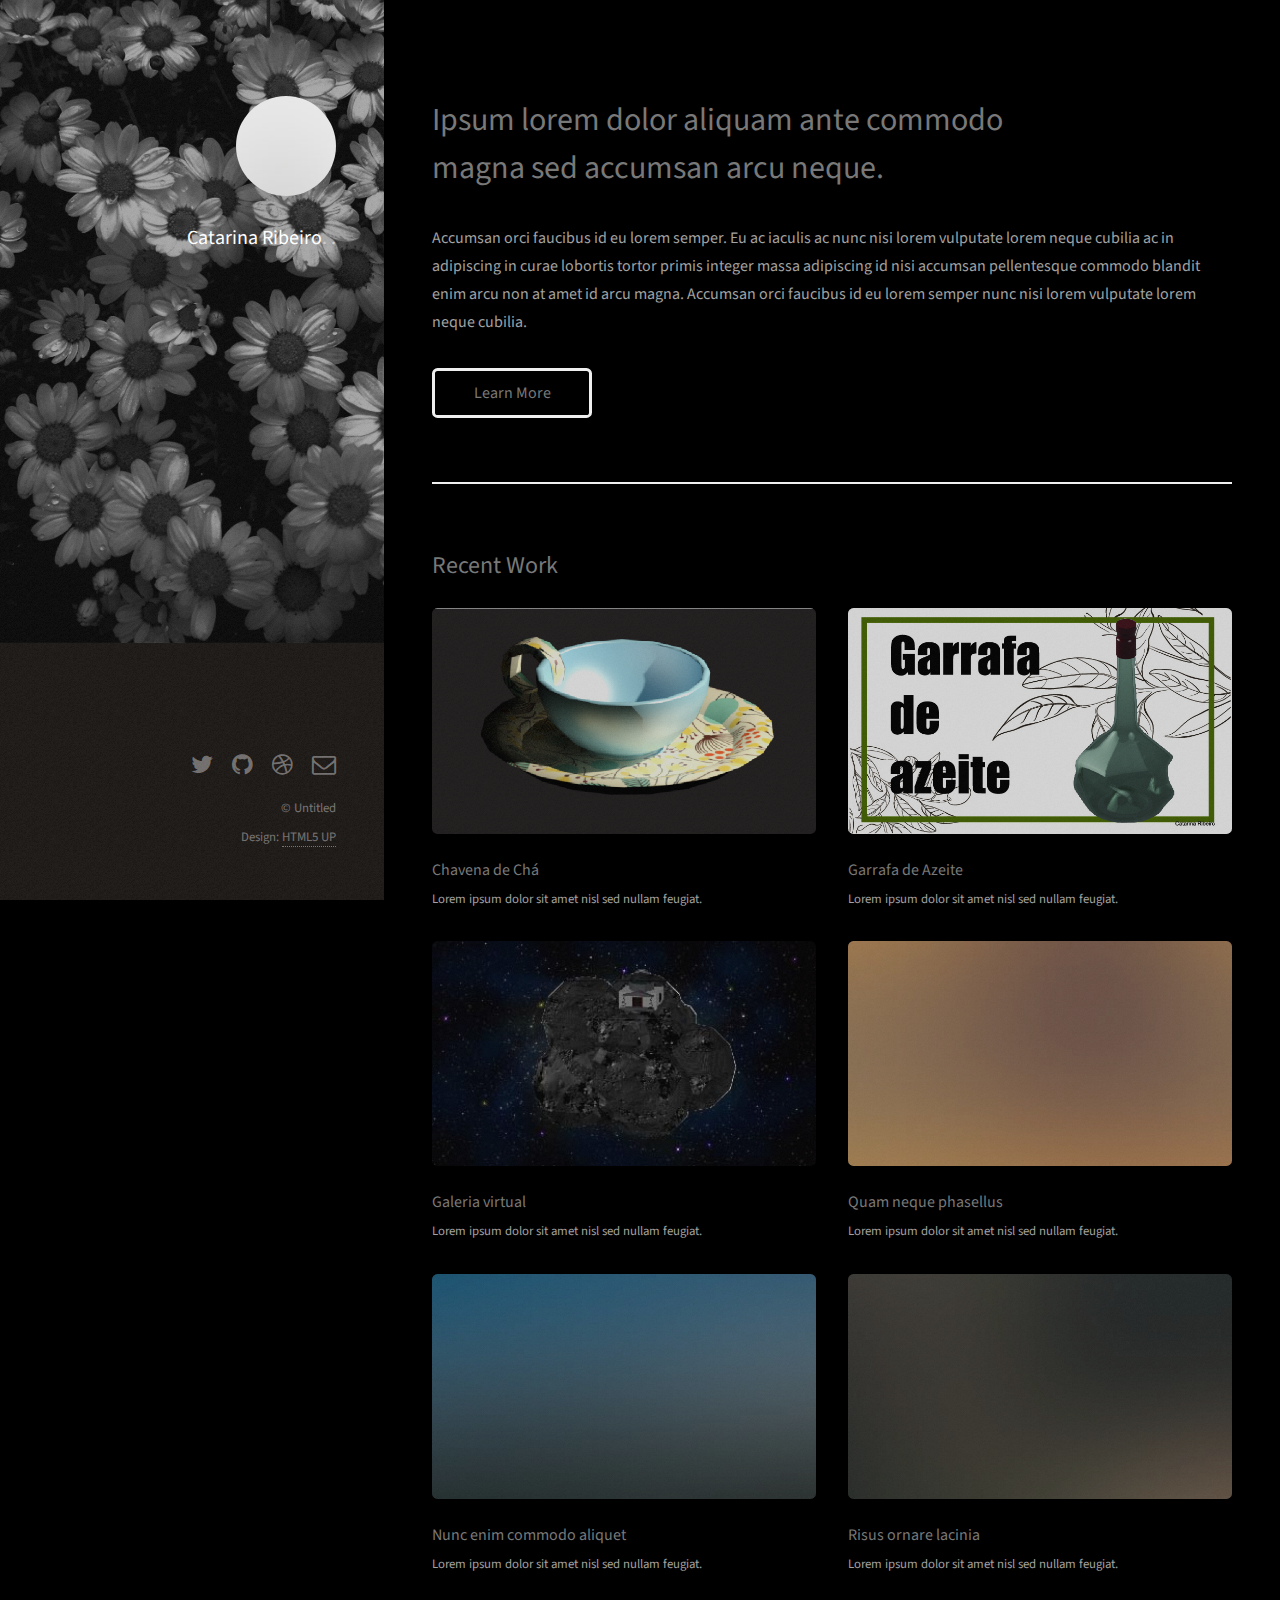
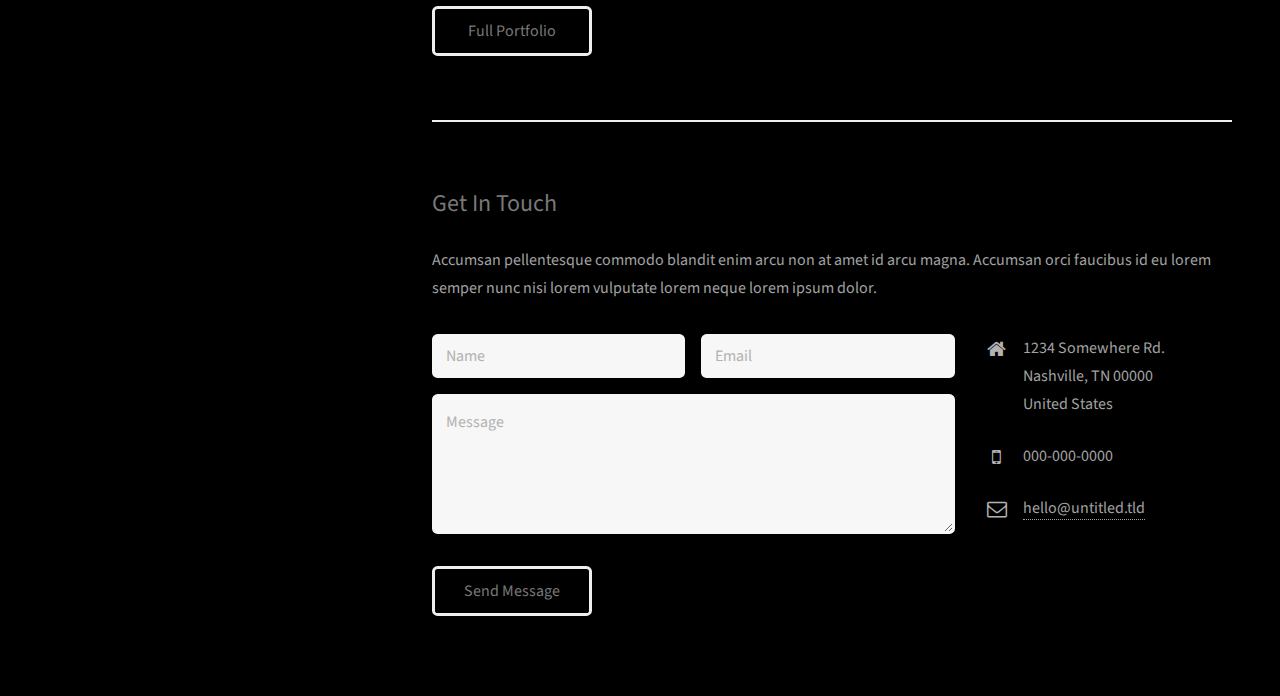
==== index.html @ 63302686 "002" ====
<!DOCTYPE HTML>
<!--
	Strata by HTML5 UP
	html5up.net | @ajlkn
	Free for personal and commercial use under the CCA 3.0 license (html5up.net/license)
-->
<html>
	<head>
		<title>Catarina Ribeiro Portefolio</title>
		<meta charset="utf-8" />
		<meta name="viewport" content="width=device-width, initial-scale=1, user-scalable=no" />
		<link rel="stylesheet" href="assets/css/main.css" />
	</head>
	<body class="is-preload">

		<!-- Header -->
			<header id="header">
				<div class="inner">
					<a href="#" class="image avatar"><img src="images/avatar.jpg" alt="" /></a>
					<h1><strong>Catarina Ribeiro</strong>. <br />. 
					<br />
					<!-- <a href="http://html5up.net">HTML5 UP</a>.</h1>-->
				</div>
			</header>

		<!-- Main -->
			<div id="main">

				<!-- One -->
					<section id="one">
						<header class="major">
							<h2>Ipsum lorem dolor aliquam ante commodo<br />
							magna sed accumsan arcu neque.</h2>
						</header>
						<p>Accumsan orci faucibus id eu lorem semper. Eu ac iaculis ac nunc nisi lorem vulputate lorem neque cubilia ac in adipiscing in curae lobortis tortor primis integer massa adipiscing id nisi accumsan pellentesque commodo blandit enim arcu non at amet id arcu magna. Accumsan orci faucibus id eu lorem semper nunc nisi lorem vulputate lorem neque cubilia.</p>
						<ul class="actions">
							<li><a href="#" class="button">Learn More</a></li>
						</ul>
					</section>

				<!-- Two -->
					<section id="two">
						<h2>Recent Work</h2>
						<div class="row">
							<article class="col-6 col-12-xsmall work-item">
								<a href="images/fulls/01-02-02.jpg" class="image fit thumb"><img src="images/thumbs/0231-02.jpg" alt="" /></a>
								<h3>Chavena de Chá </h3>
								<p>Lorem ipsum dolor sit amet nisl sed nullam feugiat.</p>
							</article>
							<article class="col-6 col-12-xsmall work-item">
								<a href="images/fulls/02-01-01.jpg" class="image fit thumb"><img src="images/thumbs/02-02-03-01.jpg" alt="" /></a>
								<h3>Garrafa de Azeite</h3>
								<p>Lorem ipsum dolor sit amet nisl sed nullam feugiat.</p>
							</article>
							<article class="col-6 col-12-xsmall work-item">
								<a href="images/fulls/03.jpg" class="image fit thumb"><img src="images/thumbs/03-03-02.jpg" alt="" /></a>
								<h3>Galeria virtual</h3>
								<p>Lorem ipsum dolor sit amet nisl sed nullam feugiat.</p>
							</article>
							<article class="col-6 col-12-xsmall work-item">
								<a href="images/fulls/04.jpg" class="image fit thumb"><img src="images/thumbs/04.jpg" alt="" /></a>
								<h3>Quam neque phasellus</h3>
								<p>Lorem ipsum dolor sit amet nisl sed nullam feugiat.</p>
							</article>
							<article class="col-6 col-12-xsmall work-item">
								<a href="images/fulls/05.jpg" class="image fit thumb"><img src="images/thumbs/05.jpg" alt="" /></a>
								<h3>Nunc enim commodo aliquet</h3>
								<p>Lorem ipsum dolor sit amet nisl sed nullam feugiat.</p>
							</article>
							<article class="col-6 col-12-xsmall work-item">
								<a href="images/fulls/06.jpg" class="image fit thumb"><img src="images/thumbs/06.jpg" alt="" /></a>
								<h3>Risus ornare lacinia</h3>
								<p>Lorem ipsum dolor sit amet nisl sed nullam feugiat.</p>
							</article>
						</div>
						<ul class="actions">
							<li><a href="#" class="button">Full Portfolio</a></li>
						</ul>
					</section>

				<!-- Three -->
					<section id="three">
						<h2>Get In Touch</h2>
						<p>Accumsan pellentesque commodo blandit enim arcu non at amet id arcu magna. Accumsan orci faucibus id eu lorem semper nunc nisi lorem vulputate lorem neque lorem ipsum dolor.</p>
						<div class="row">
							<div class="col-8 col-12-small">
								<form method="post" action="#">
									<div class="row gtr-uniform gtr-50">
										<div class="col-6 col-12-xsmall"><input type="text" name="name" id="name" placeholder="Name" /></div>
										<div class="col-6 col-12-xsmall"><input type="email" name="email" id="email" placeholder="Email" /></div>
										<div class="col-12"><textarea name="message" id="message" placeholder="Message" rows="4"></textarea></div>
									</div>
								</form>
								<ul class="actions">
									<li><input type="submit" value="Send Message" /></li>
								</ul>
							</div>
							<div class="col-4 col-12-small">
								<ul class="labeled-icons">
									<li>
										<h3 class="icon fa-home"><span class="label">Address</span></h3>
										1234 Somewhere Rd.<br />
										Nashville, TN 00000<br />
										United States
									</li>
									<li>
										<h3 class="icon fa-mobile"><span class="label">Phone</span></h3>
										000-000-0000
									</li>
									<li>
										<h3 class="icon fa-envelope-o"><span class="label">Email</span></h3>
										<a href="#">hello@untitled.tld</a>
									</li>
								</ul>
							</div>
						</div>
					</section>

				<!-- Four -->
				<!--
					<section id="four">
						<h2>Elements</h2>

						<section>
							<h4>Text</h4>
							<p>This is <b>bold</b> and this is <strong>strong</strong>. This is <i>italic</i> and this is <em>emphasized</em>.
							This is <sup>superscript</sup> text and this is <sub>subscript</sub> text.
							This is <u>underlined</u> and this is code: <code>for (;;) { ... }</code>. Finally, <a href="#">this is a link</a>.</p>
							<hr />
							<header>
								<h4>Heading with a Subtitle</h4>
								<p>Lorem ipsum dolor sit amet nullam id egestas urna aliquam</p>
							</header>
							<p>Nunc lacinia ante nunc ac lobortis. Interdum adipiscing gravida odio porttitor sem non mi integer non faucibus ornare mi ut ante amet placerat aliquet. Volutpat eu sed ante lacinia sapien lorem accumsan varius montes viverra nibh in adipiscing blandit tempus accumsan.</p>
							<header>
								<h5>Heading with a Subtitle</h5>
								<p>Lorem ipsum dolor sit amet nullam id egestas urna aliquam</p>
							</header>
							<p>Nunc lacinia ante nunc ac lobortis. Interdum adipiscing gravida odio porttitor sem non mi integer non faucibus ornare mi ut ante amet placerat aliquet. Volutpat eu sed ante lacinia sapien lorem accumsan varius montes viverra nibh in adipiscing blandit tempus accumsan.</p>
							<hr />
							<h2>Heading Level 2</h2>
							<h3>Heading Level 3</h3>
							<h4>Heading Level 4</h4>
							<h5>Heading Level 5</h5>
							<h6>Heading Level 6</h6>
							<hr />
							<h5>Blockquote</h5>
							<blockquote>Fringilla nisl. Donec accumsan interdum nisi, quis tincidunt felis sagittis eget tempus euismod. Vestibulum ante ipsum primis in faucibus vestibulum. Blandit adipiscing eu felis iaculis volutpat ac adipiscing accumsan faucibus. Vestibulum ante ipsum primis in faucibus lorem ipsum dolor sit amet nullam adipiscing eu felis.</blockquote>
							<h5>Preformatted</h5>
							<pre><code>i = 0;

while (!deck.isInOrder()) {
print 'Iteration ' + i;
deck.shuffle();
i++;
}

print 'It took ' + i + ' iterations to sort the deck.';</code></pre>
						</section>

						<section>
							<h4>Lists</h4>
							<div class="row">
								<div class="col-6 col-12-xsmall">
									<h5>Unordered</h5>
									<ul>
										<li>Dolor pulvinar etiam magna etiam.</li>
										<li>Sagittis adipiscing lorem eleifend.</li>
										<li>Felis enim feugiat dolore viverra.</li>
									</ul>
									<h5>Alternate</h5>
									<ul class="alt">
										<li>Dolor pulvinar etiam magna etiam.</li>
										<li>Sagittis adipiscing lorem eleifend.</li>
										<li>Felis enim feugiat dolore viverra.</li>
									</ul>
								</div>
								<div class="col-6 col-12-xsmall">
									<h5>Ordered</h5>
									<ol>
										<li>Dolor pulvinar etiam magna etiam.</li>
										<li>Etiam vel felis at lorem sed viverra.</li>
										<li>Felis enim feugiat dolore viverra.</li>
										<li>Dolor pulvinar etiam magna etiam.</li>
										<li>Etiam vel felis at lorem sed viverra.</li>
										<li>Felis enim feugiat dolore viverra.</li>
									</ol>
									<h5>Icons</h5>
									<ul class="icons">
										<li><a href="#" class="icon fa-twitter"><span class="label">Twitter</span></a></li>
										<li><a href="#" class="icon fa-facebook"><span class="label">Facebook</span></a></li>
										<li><a href="#" class="icon fa-instagram"><span class="label">Instagram</span></a></li>
										<li><a href="#" class="icon fa-github"><span class="label">Github</span></a></li>
										<li><a href="#" class="icon fa-dribbble"><span class="label">Dribbble</span></a></li>
										<li><a href="#" class="icon fa-tumblr"><span class="label">Tumblr</span></a></li>
									</ul>
								</div>
							</div>
							<h5>Actions</h5>
							<ul class="actions">
								<li><a href="#" class="button primary">Default</a></li>
								<li><a href="#" class="button">Default</a></li>
							</ul>
							<ul class="actions small">
								<li><a href="#" class="button primary small">Small</a></li>
								<li><a href="#" class="button small">Small</a></li>
							</ul>
							<div class="row">
								<div class="col-6 col-12-small">
									<ul class="actions stacked">
										<li><a href="#" class="button primary">Default</a></li>
										<li><a href="#" class="button">Default</a></li>
									</ul>
								</div>
								<div class="col-6 col-12-small">
									<ul class="actions stacked">
										<li><a href="#" class="button primary small">Small</a></li>
										<li><a href="#" class="button small">Small</a></li>
									</ul>
								</div>
								<div class="col-6 col-12-small">
									<ul class="actions stacked">
										<li><a href="#" class="button primary fit">Default</a></li>
										<li><a href="#" class="button fit">Default</a></li>
									</ul>
								</div>
								<div class="col-6 col-12-small">
									<ul class="actions stacked">
										<li><a href="#" class="button primary small fit">Small</a></li>
										<li><a href="#" class="button small fit">Small</a></li>
									</ul>
								</div>
							</div>
						</section>

						<section>
							<h4>Table</h4>
							<h5>Default</h5>
							<div class="table-wrapper">
								<table>
									<thead>
										<tr>
											<th>Name</th>
											<th>Description</th>
											<th>Price</th>
										</tr>
									</thead>
									<tbody>
										<tr>
											<td>Item One</td>
											<td>Ante turpis integer aliquet porttitor.</td>
											<td>29.99</td>
										</tr>
										<tr>
											<td>Item Two</td>
											<td>Vis ac commodo adipiscing arcu aliquet.</td>
											<td>19.99</td>
										</tr>
										<tr>
											<td>Item Three</td>
											<td> Morbi faucibus arcu accumsan lorem.</td>
											<td>29.99</td>
										</tr>
										<tr>
											<td>Item Four</td>
											<td>Vitae integer tempus condimentum.</td>
											<td>19.99</td>
										</tr>
										<tr>
											<td>Item Five</td>
											<td>Ante turpis integer aliquet porttitor.</td>
											<td>29.99</td>
										</tr>
									</tbody>
									<tfoot>
										<tr>
											<td colspan="2"></td>
											<td>100.00</td>
										</tr>
									</tfoot>
								</table>
							</div>

							<h5>Alternate</h5>
							<div class="table-wrapper">
								<table class="alt">
									<thead>
										<tr>
											<th>Name</th>
											<th>Description</th>
											<th>Price</th>
										</tr>
									</thead>
									<tbody>
										<tr>
											<td>Item One</td>
											<td>Ante turpis integer aliquet porttitor.</td>
											<td>29.99</td>
										</tr>
										<tr>
											<td>Item Two</td>
											<td>Vis ac commodo adipiscing arcu aliquet.</td>
											<td>19.99</td>
										</tr>
										<tr>
											<td>Item Three</td>
											<td> Morbi faucibus arcu accumsan lorem.</td>
											<td>29.99</td>
										</tr>
										<tr>
											<td>Item Four</td>
											<td>Vitae integer tempus condimentum.</td>
											<td>19.99</td>
										</tr>
										<tr>
											<td>Item Five</td>
											<td>Ante turpis integer aliquet porttitor.</td>
											<td>29.99</td>
										</tr>
									</tbody>
									<tfoot>
										<tr>
											<td colspan="2"></td>
											<td>100.00</td>
										</tr>
									</tfoot>
								</table>
							</div>
						</section>

						<section>
							<h4>Buttons</h4>
							<ul class="actions">
								<li><a href="#" class="button primary">Primary</a></li>
								<li><a href="#" class="button">Default</a></li>
							</ul>
							<ul class="actions">
								<li><a href="#" class="button large">Large</a></li>
								<li><a href="#" class="button">Default</a></li>
								<li><a href="#" class="button small">Small</a></li>
							</ul>
							<ul class="actions fit">
								<li><a href="#" class="button primary fit">Fit</a></li>
								<li><a href="#" class="button fit">Fit</a></li>
							</ul>
							<ul class="actions fit small">
								<li><a href="#" class="button primary fit small">Fit + Small</a></li>
								<li><a href="#" class="button fit small">Fit + Small</a></li>
							</ul>
							<ul class="actions">
								<li><a href="#" class="button primary icon fa-download">Icon</a></li>
								<li><a href="#" class="button icon fa-download">Icon</a></li>
							</ul>
							<ul class="actions">
								<li><span class="button primary disabled">Primary</span></li>
								<li><span class="button disabled">Default</span></li>
							</ul>
						</section>

						<section>
							<h4>Form</h4>
							<form method="post" action="#">
								<div class="row gtr-uniform gtr-50">
									<div class="col-6 col-12-xsmall">
										<input type="text" name="demo-name" id="demo-name" value="" placeholder="Name" />
									</div>
									<div class="col-6 col-12-xsmall">
										<input type="email" name="demo-email" id="demo-email" value="" placeholder="Email" />
									</div>
									<div class="col-12">
										<select name="demo-category" id="demo-category">
											<option value="">- Category -</option>
											<option value="1">Manufacturing</option>
											<option value="1">Shipping</option>
											<option value="1">Administration</option>
											<option value="1">Human Resources</option>
										</select>
									</div>
									<div class="col-4 col-12-small">
										<input type="radio" id="demo-priority-low" name="demo-priority" checked>
										<label for="demo-priority-low">Low Priority</label>
									</div>
									<div class="col-4 col-12-small">
										<input type="radio" id="demo-priority-normal" name="demo-priority">
										<label for="demo-priority-normal">Normal Priority</label>
									</div>
									<div class="col-4 col-12-small">
										<input type="radio" id="demo-priority-high" name="demo-priority">
										<label for="demo-priority-high">High Priority</label>
									</div>
									<div class="col-6 col-12-small">
										<input type="checkbox" id="demo-copy" name="demo-copy">
										<label for="demo-copy">Email me a copy of this message</label>
									</div>
									<div class="col-6 col-12-small">
										<input type="checkbox" id="demo-human" name="demo-human" checked>
										<label for="demo-human">I am a human and not a robot</label>
									</div>
									<div class="col-12">
										<textarea name="demo-message" id="demo-message" placeholder="Enter your message" rows="6"></textarea>
									</div>
									<div class="col-12">
										<ul class="actions">
											<li><input type="submit" value="Send Message" class="primary" /></li>
											<li><input type="reset" value="Reset" /></li>
										</ul>
									</div>
								</div>
							</form>
						</section>

						<section>
							<h4>Image</h4>
							<h5>Fit</h5>
							<div class="box alt">
								<div class="row gtr-50 gtr-uniform">
									<div class="col-12"><span class="image fit"><img src="images/fulls/05.jpg" alt="" /></span></div>
									<div class="col-4"><span class="image fit"><img src="images/thumbs/01.jpg" alt="" /></span></div>
									<div class="col-4"><span class="image fit"><img src="images/thumbs/02.jpg" alt="" /></span></div>
									<div class="col-4"><span class="image fit"><img src="images/thumbs/03.jpg" alt="" /></span></div>
									<div class="col-4"><span class="image fit"><img src="images/thumbs/04.jpg" alt="" /></span></div>
									<div class="col-4"><span class="image fit"><img src="images/thumbs/05.jpg" alt="" /></span></div>
									<div class="col-4"><span class="image fit"><img src="images/thumbs/06.jpg" alt="" /></span></div>
									<div class="col-4"><span class="image fit"><img src="images/thumbs/03.jpg" alt="" /></span></div>
									<div class="col-4"><span class="image fit"><img src="images/thumbs/02.jpg" alt="" /></span></div>
									<div class="col-4"><span class="image fit"><img src="images/thumbs/01.jpg" alt="" /></span></div>
								</div>
							</div>
							<h5>Left &amp; Right</h5>
							<p><span class="image left"><img src="images/avatar.jpg" alt="" /></span>Fringilla nisl. Donec accumsan interdum nisi, quis tincidunt felis sagittis eget. tempus euismod. Vestibulum ante ipsum primis in faucibus vestibulum. Blandit adipiscing eu felis iaculis volutpat ac adipiscing accumsan eu faucibus. Integer ac pellentesque praesent tincidunt felis sagittis eget. tempus euismod. Vestibulum ante ipsum primis in faucibus vestibulum. Blandit adipiscing eu felis iaculis volutpat ac adipiscing accumsan eu faucibus. Integer ac pellentesque praesent. Donec accumsan interdum nisi, quis tincidunt felis sagittis eget. tempus euismod. Vestibulum ante ipsum primis in faucibus vestibulum. Blandit adipiscing eu felis iaculis volutpat ac adipiscing accumsan eu faucibus. Integer ac pellentesque praesent tincidunt felis sagittis eget. tempus euismod. Vestibulum ante ipsum primis in faucibus vestibulum. Blandit adipiscing eu felis iaculis volutpat ac adipiscing accumsan eu faucibus. Integer ac pellentesque praesent.</p>
							<p><span class="image right"><img src="images/avatar.jpg" alt="" /></span>Fringilla nisl. Donec accumsan interdum nisi, quis tincidunt felis sagittis eget. tempus euismod. Vestibulum ante ipsum primis in faucibus vestibulum. Blandit adipiscing eu felis iaculis volutpat ac adipiscing accumsan eu faucibus. Integer ac pellentesque praesent tincidunt felis sagittis eget. tempus euismod. Vestibulum ante ipsum primis in faucibus vestibulum. Blandit adipiscing eu felis iaculis volutpat ac adipiscing accumsan eu faucibus. Integer ac pellentesque praesent. Donec accumsan interdum nisi, quis tincidunt felis sagittis eget. tempus euismod. Vestibulum ante ipsum primis in faucibus vestibulum. Blandit adipiscing eu felis iaculis volutpat ac adipiscing accumsan eu faucibus. Integer ac pellentesque praesent tincidunt felis sagittis eget. tempus euismod. Vestibulum ante ipsum primis in faucibus vestibulum. Blandit adipiscing eu felis iaculis volutpat ac adipiscing accumsan eu faucibus. Integer ac pellentesque praesent.</p>
						</section>

					</section>
				-->

			</div>

		<!-- Footer -->
			<footer id="footer">
				<div class="inner">
					<ul class="icons">
						<li><a href="http://facebook.com" class="icon fa-twitter"><span class="label">Twitter</span></a></li>
						<li><a href="#" class="icon fa-github"><span class="label">Github</span></a></li>
						<li><a href="#" class="icon fa-dribbble"><span class="label">Dribbble</span></a></li>
						<li><a href="#" class="icon fa-envelope-o"><span class="label">Email</span></a></li>
					</ul>
					<ul class="copyright">
						<li>&copy; Untitled</li><li>Design: <a href="http://html5up.net">HTML5 UP</a></li>
					</ul>
				</div>
			</footer>

		<!-- Scripts -->
			<script src="assets/js/jquery.min.js"></script>
			<script src="assets/js/jquery.poptrox.min.js"></script>
			<script src="assets/js/browser.min.js"></script>
			<script src="assets/js/breakpoints.min.js"></script>
			<script src="assets/js/util.js"></script>
			<script src="assets/js/main.js"></script>

	</body>
</html>
---- assets/css/main.css ----
@import url("font-awesome.min.css");
@import url("https://fonts.googleapis.com/css?family=Source+Sans+Pro:400,400italic");

/*
	Strata by HTML5 UP
	html5up.net | @ajlkn
	Free for personal and commercial use under the CCA 3.0 license (html5up.net/license)
*/

html, body, div, span, applet, object,
iframe, h1, h2, h3, h4, h5, h6, p, blockquote,
pre, a, abbr, acronym, address, big, cite,
code, del, dfn, em, img, ins, kbd, q, s, samp,
small, strike, strong, sub, sup, tt, var, b,
u, i, center, dl, dt, dd, ol, ul, li, fieldset,
form, label, legend, table, caption, tbody,
tfoot, thead, tr, th, td, article, aside,
canvas, details, embed, figure, figcaption,
footer, header, hgroup, menu, nav, output, ruby,
section, summary, time, mark, audio, video {
	margin: 0;
	padding: 0;
	border: 0;
	font-size: 100%;
	font: inherit;
	vertical-align: baseline;}

article, aside, details, figcaption, figure,
footer, header, hgroup, menu, nav, section {
	display: block;}

body {
	line-height: 1;
}

ol, ul {
	list-style: none;
}

blockquote, q {
	quotes: none;
}

	blockquote:before, blockquote:after, q:before, q:after {
		content: '';
		content: none;
	}

table {
	border-collapse: collapse;
	border-spacing: 0;
}

body {
	-webkit-text-size-adjust: none;
}

mark {
	background-color: transparent;
	color: inherit;
}

input::-moz-focus-inner {
	border: 0;
	padding: 0;
}

input, select, textarea {
	-moz-appearance: none;
	-webkit-appearance: none;
	-ms-appearance: none;
	appearance: none;
}

/* Basic */

	html {
		box-sizing: border-box;
	}

	*, *:before, *:after {
		box-sizing: inherit;
	}

	body {
		background: black;
	}

		body.is-preload *, body.is-preload *:before, body.is-preload *:after {
			-moz-animation: none !important;
			-webkit-animation: none !important;
			-ms-animation: none !important;
			animation: none !important;
			-moz-transition: none !important;
			-webkit-transition: none !important;
			-ms-transition: none !important;
			transition: none !important;
		}

	body, input, select, textarea {
		color: #a2a2a2;
		font-family: "Source Sans Pro", Helvetica, sans-serif;
		font-size: 16pt;
		font-weight: 400;
		line-height: 1.75em;
	}

	a {
		-moz-transition: color 0.2s ease-in-out, border-color 0.2s ease-in-out;
		-webkit-transition: color 0.2s ease-in-out, border-color 0.2s ease-in-out;
		-ms-transition: color 0.2s ease-in-out, border-color 0.2s ease-in-out;
		transition: color 0.2s ease-in-out, border-color 0.2s ease-in-out;
		border-bottom: dotted 1px;
		color: #49bf9d;
		text-decoration: none;
	}

		a:hover {
			border-bottom-color: transparent;
			color: #49bf9d !important;
			text-decoration: none;
		}

	strong, b {
		color: #787878;
		font-weight: 400;
	}

	em, i {
		font-style: italic;
	}

	p {
		margin: 0 0 2em 0;
	}

	h1, h2, h3, h4, h5, h6 {
		color: #787878;
		font-weight: 400;
		line-height: 1em;
		margin: 0 0 1em 0;
	}

		h1 a, h2 a, h3 a, h4 a, h5 a, h6 a {
			color: inherit;
			text-decoration: none;
		}

	h1 {
		font-size: 2em;
		line-height: 1.5em;
	}

	h2 {
		font-size: 1.5em;
		line-height: 1.5em;
	}

	h3 {
		font-size: 1.25em;
		line-height: 1.5em;
	}

	h4 {
		font-size: 1.1em;
		line-height: 1.5em;
	}

	h5 {
		font-size: 0.9em;
		line-height: 1.5em;
	}

	h6 {
		font-size: 0.7em;
		line-height: 1.5em;
	}

	sub {
		font-size: 0.8em;
		position: relative;
		top: 0.5em;
	}

	sup {
		font-size: 0.8em;
		position: relative;
		top: -0.5em;
	}

	hr {
		border: 0;
		border-bottom: solid 2px #efefef;
		margin: 2em 0;
	}

		hr.major {
			margin: 3em 0;
		}

	blockquote {
		border-left: solid 6px #efefef;
		font-style: italic;
		margin: 0 0 2em 0;
		padding: 0.5em 0 0.5em 1.5em;
	}

	code {
		background: #f7f7f7;
		border-radius: 0.35em;
		border: solid 2px #efefef;
		font-family: "Courier New", monospace;
		font-size: 0.9em;
		margin: 0 0.25em;
		padding: 0.25em 0.65em;
	}

	pre {
		-webkit-overflow-scrolling: touch;
		font-family: "Courier New", monospace;
		font-size: 0.9em;
		margin: 0 0 2em 0;
	}

		pre code {
			display: block;
			line-height: 1.75em;
			padding: 1em 1.5em;
			overflow-x: auto;
		}

	.align-left {
		text-align: left;
	}

	.align-center {
		text-align: center;
	}

	.align-right {
		text-align: right;
	}

/* Container */

	.container {
		margin: 0 auto;
		max-width: calc(100% - 4em);
		width: 100%;
	}

		.container.xsmall {
			width: 25%;
		}

		.container.small {
			width: 50%;
		}

		.container.medium {
			width: 75%;
		}

		.container.large {
			width: 125%;
		}

		.container.xlarge {
			width: 150%;
		}

		.container.max {
			width: 100%;
		}

		@media screen and (max-width: 980px) {

			.container {
				width: 100% !important;
				max-width: 100% !important;
			}

		}

		@media screen and (max-width: 480px) {

			.container {
				max-width: calc(100% - 3em);
			}

		}

/* Row */

	.row {
		display: flex;
		flex-wrap: wrap;
		box-sizing: border-box;
		align-items: stretch;
	}

		.row > * {
			box-sizing: border-box;
		}

		.row.gtr-uniform > * > :last-child {
			margin-bottom: 0;
		}

		.row.aln-left {
			justify-content: flex-start;
		}

		.row.aln-center {
			justify-content: center;
		}

		.row.aln-right {
			justify-content: flex-end;
		}

		.row.aln-top {
			align-items: flex-start;
		}

		.row.aln-middle {
			align-items: center;
		}

		.row.aln-bottom {
			align-items: flex-end;
		}

		.row > .imp {
			order: -1;
		}

		.row > .col-1 {
			width: 8.3333333333%;
		}

		.row > .off-1 {
			margin-left: 8.3333333333%;
		}

		.row > .col-2 {
			width: 16.6666666667%;
		}

		.row > .off-2 {
			margin-left: 16.6666666667%;
		}

		.row > .col-3 {
			width: 25%;
		}

		.row > .off-3 {
			margin-left: 25%;
		}

		.row > .col-4 {
			width: 33.3333333333%;
		}

		.row > .off-4 {
			margin-left: 33.3333333333%;
		}

		.row > .col-5 {
			width: 41.6666666667%;
		}

		.row > .off-5 {
			margin-left: 41.6666666667%;
		}

		.row > .col-6 {
			width: 50%;
		}

		.row > .off-6 {
			margin-left: 50%;
		}

		.row > .col-7 {
			width: 58.3333333333%;
		}

		.row > .off-7 {
			margin-left: 58.3333333333%;
		}

		.row > .col-8 {
			width: 66.6666666667%;
		}

		.row > .off-8 {
			margin-left: 66.6666666667%;
		}

		.row > .col-9 {
			width: 75%;
		}

		.row > .off-9 {
			margin-left: 75%;
		}

		.row > .col-10 {
			width: 83.3333333333%;
		}

		.row > .off-10 {
			margin-left: 83.3333333333%;
		}

		.row > .col-11 {
			width: 91.6666666667%;
		}

		.row > .off-11 {
			margin-left: 91.6666666667%;
		}

		.row > .col-12 {
			width: 100%;
		}

		.row > .off-12 {
			margin-left: 100%;
		}

		.row.gtr-0 {
			margin-top: 0;
			margin-left: 0em;
		}

			.row.gtr-0 > * {
				padding: 0 0 0 0em;
			}

			.row.gtr-0.gtr-uniform {
				margin-top: 0em;
			}

				.row.gtr-0.gtr-uniform > * {
					padding-top: 0em;
				}

		.row.gtr-25 {
			margin-top: 0;
			margin-left: -0.625em;
		}

			.row.gtr-25 > * {
				padding: 0 0 0 0.625em;
			}

			.row.gtr-25.gtr-uniform {
				margin-top: -0.625em;
			}

				.row.gtr-25.gtr-uniform > * {
					padding-top: 0.625em;
				}

		.row.gtr-50 {
			margin-top: 0;
			margin-left: -1.25em;
		}

			.row.gtr-50 > * {
				padding: 0 0 0 1.25em;
			}

			.row.gtr-50.gtr-uniform {
				margin-top: -1.25em;
			}

				.row.gtr-50.gtr-uniform > * {
					padding-top: 1.25em;
				}

		.row {
			margin-top: 0;
			margin-left: -2.5em;
		}

			.row > * {
				padding: 0 0 0 2.5em;
			}

			.row.gtr-uniform {
				margin-top: -2.5em;
			}

				.row.gtr-uniform > * {
					padding-top: 2.5em;
				}

		.row.gtr-150 {
			margin-top: 0;
			margin-left: -3.75em;
		}

			.row.gtr-150 > * {
				padding: 0 0 0 3.75em;
			}

			.row.gtr-150.gtr-uniform {
				margin-top: -3.75em;
			}

				.row.gtr-150.gtr-uniform > * {
					padding-top: 3.75em;
				}

		.row.gtr-200 {
			margin-top: 0;
			margin-left: -5em;
		}

			.row.gtr-200 > * {
				padding: 0 0 0 5em;
			}

			.row.gtr-200.gtr-uniform {
				margin-top: -5em;
			}

				.row.gtr-200.gtr-uniform > * {
					padding-top: 5em;
				}

		@media screen and (max-width: 1800px) {

			.row {
				display: flex;
				flex-wrap: wrap;
				box-sizing: border-box;
				align-items: stretch;
			}

				.row > * {
					box-sizing: border-box;
				}

				.row.gtr-uniform > * > :last-child {
					margin-bottom: 0;
				}

				.row.aln-left {
					justify-content: flex-start;
				}

				.row.aln-center {
					justify-content: center;
				}

				.row.aln-right {
					justify-content: flex-end;
				}

				.row.aln-top {
					align-items: flex-start;
				}

				.row.aln-middle {
					align-items: center;
				}

				.row.aln-bottom {
					align-items: flex-end;
				}

				.row > .imp-xlarge {
					order: -1;
				}

				.row > .col-1-xlarge {
					width: 8.3333333333%;
				}

				.row > .off-1-xlarge {
					margin-left: 8.3333333333%;
				}

				.row > .col-2-xlarge {
					width: 16.6666666667%;
				}

				.row > .off-2-xlarge {
					margin-left: 16.6666666667%;
				}

				.row > .col-3-xlarge {
					width: 25%;
				}

				.row > .off-3-xlarge {
					margin-left: 25%;
				}

				.row > .col-4-xlarge {
					width: 33.3333333333%;
				}

				.row > .off-4-xlarge {
					margin-left: 33.3333333333%;
				}

				.row > .col-5-xlarge {
					width: 41.6666666667%;
				}

				.row > .off-5-xlarge {
					margin-left: 41.6666666667%;
				}

				.row > .col-6-xlarge {
					width: 50%;
				}

				.row > .off-6-xlarge {
					margin-left: 50%;
				}

				.row > .col-7-xlarge {
					width: 58.3333333333%;
				}

				.row > .off-7-xlarge {
					margin-left: 58.3333333333%;
				}

				.row > .col-8-xlarge {
					width: 66.6666666667%;
				}

				.row > .off-8-xlarge {
					margin-left: 66.6666666667%;
				}

				.row > .col-9-xlarge {
					width: 75%;
				}

				.row > .off-9-xlarge {
					margin-left: 75%;
				}

				.row > .col-10-xlarge {
					width: 83.3333333333%;
				}

				.row > .off-10-xlarge {
					margin-left: 83.3333333333%;
				}

				.row > .col-11-xlarge {
					width: 91.6666666667%;
				}

				.row > .off-11-xlarge {
					margin-left: 91.6666666667%;
				}

				.row > .col-12-xlarge {
					width: 100%;
				}

				.row > .off-12-xlarge {
					margin-left: 100%;
				}

				.row.gtr-0 {
					margin-top: 0;
					margin-left: 0em;
				}

					.row.gtr-0 > * {
						padding: 0 0 0 0em;
					}

					.row.gtr-0.gtr-uniform {
						margin-top: 0em;
					}

						.row.gtr-0.gtr-uniform > * {
							padding-top: 0em;
						}

				.row.gtr-25 {
					margin-top: 0;
					margin-left: -0.625em;
				}

					.row.gtr-25 > * {
						padding: 0 0 0 0.625em;
					}

					.row.gtr-25.gtr-uniform {
						margin-top: -0.625em;
					}

						.row.gtr-25.gtr-uniform > * {
							padding-top: 0.625em;
						}

				.row.gtr-50 {
					margin-top: 0;
					margin-left: -1.25em;
				}

					.row.gtr-50 > * {
						padding: 0 0 0 1.25em;
					}

					.row.gtr-50.gtr-uniform {
						margin-top: -1.25em;
					}

						.row.gtr-50.gtr-uniform > * {
							padding-top: 1.25em;
						}

				.row {
					margin-top: 0;
					margin-left: -2.5em;
				}

					.row > * {
						padding: 0 0 0 2.5em;
					}

					.row.gtr-uniform {
						margin-top: -2.5em;
					}

						.row.gtr-uniform > * {
							padding-top: 2.5em;
						}

				.row.gtr-150 {
					margin-top: 0;
					margin-left: -3.75em;
				}

					.row.gtr-150 > * {
						padding: 0 0 0 3.75em;
					}

					.row.gtr-150.gtr-uniform {
						margin-top: -3.75em;
					}

						.row.gtr-150.gtr-uniform > * {
							padding-top: 3.75em;
						}

				.row.gtr-200 {
					margin-top: 0;
					margin-left: -5em;
				}

					.row.gtr-200 > * {
						padding: 0 0 0 5em;
					}

					.row.gtr-200.gtr-uniform {
						margin-top: -5em;
					}

						.row.gtr-200.gtr-uniform > * {
							padding-top: 5em;
						}

		}

		@media screen and (max-width: 1280px) {

			.row {
				display: flex;
				flex-wrap: wrap;
				box-sizing: border-box;
				align-items: stretch;
			}

				.row > * {
					box-sizing: border-box;
				}

				.row.gtr-uniform > * > :last-child {
					margin-bottom: 0;
				}

				.row.aln-left {
					justify-content: flex-start;
				}

				.row.aln-center {
					justify-content: center;
				}

				.row.aln-right {
					justify-content: flex-end;
				}

				.row.aln-top {
					align-items: flex-start;
				}

				.row.aln-middle {
					align-items: center;
				}

				.row.aln-bottom {
					align-items: flex-end;
				}

				.row > .imp-large {
					order: -1;
				}

				.row > .col-1-large {
					width: 8.3333333333%;
				}

				.row > .off-1-large {
					margin-left: 8.3333333333%;
				}

				.row > .col-2-large {
					width: 16.6666666667%;
				}

				.row > .off-2-large {
					margin-left: 16.6666666667%;
				}

				.row > .col-3-large {
					width: 25%;
				}

				.row > .off-3-large {
					margin-left: 25%;
				}

				.row > .col-4-large {
					width: 33.3333333333%;
				}

				.row > .off-4-large {
					margin-left: 33.3333333333%;
				}

				.row > .col-5-large {
					width: 41.6666666667%;
				}

				.row > .off-5-large {
					margin-left: 41.6666666667%;
				}

				.row > .col-6-large {
					width: 50%;
				}

				.row > .off-6-large {
					margin-left: 50%;
				}

				.row > .col-7-large {
					width: 58.3333333333%;
				}

				.row > .off-7-large {
					margin-left: 58.3333333333%;
				}

				.row > .col-8-large {
					width: 66.6666666667%;
				}

				.row > .off-8-large {
					margin-left: 66.6666666667%;
				}

				.row > .col-9-large {
					width: 75%;
				}

				.row > .off-9-large {
					margin-left: 75%;
				}

				.row > .col-10-large {
					width: 83.3333333333%;
				}

				.row > .off-10-large {
					margin-left: 83.3333333333%;
				}

				.row > .col-11-large {
					width: 91.6666666667%;
				}

				.row > .off-11-large {
					margin-left: 91.6666666667%;
				}

				.row > .col-12-large {
					width: 100%;
				}

				.row > .off-12-large {
					margin-left: 100%;
				}

				.row.gtr-0 {
					margin-top: 0;
					margin-left: 0em;
				}

					.row.gtr-0 > * {
						padding: 0 0 0 0em;
					}

					.row.gtr-0.gtr-uniform {
						margin-top: 0em;
					}

						.row.gtr-0.gtr-uniform > * {
							padding-top: 0em;
						}

				.row.gtr-25 {
					margin-top: 0;
					margin-left: -0.5em;
				}

					.row.gtr-25 > * {
						padding: 0 0 0 0.5em;
					}

					.row.gtr-25.gtr-uniform {
						margin-top: -0.5em;
					}

						.row.gtr-25.gtr-uniform > * {
							padding-top: 0.5em;
						}

				.row.gtr-50 {
					margin-top: 0;
					margin-left: -1em;
				}

					.row.gtr-50 > * {
						padding: 0 0 0 1em;
					}

					.row.gtr-50.gtr-uniform {
						margin-top: -1em;
					}

						.row.gtr-50.gtr-uniform > * {
							padding-top: 1em;
						}

				.row {
					margin-top: 0;
					margin-left: -2em;
				}

					.row > * {
						padding: 0 0 0 2em;
					}

					.row.gtr-uniform {
						margin-top: -2em;
					}

						.row.gtr-uniform > * {
							padding-top: 2em;
						}

				.row.gtr-150 {
					margin-top: 0;
					margin-left: -3em;
				}

					.row.gtr-150 > * {
						padding: 0 0 0 3em;
					}

					.row.gtr-150.gtr-uniform {
						margin-top: -3em;
					}

						.row.gtr-150.gtr-uniform > * {
							padding-top: 3em;
						}

				.row.gtr-200 {
					margin-top: 0;
					margin-left: -4em;
				}

					.row.gtr-200 > * {
						padding: 0 0 0 4em;
					}

					.row.gtr-200.gtr-uniform {
						margin-top: -4em;
					}

						.row.gtr-200.gtr-uniform > * {
							padding-top: 4em;
						}

		}

		@media screen and (max-width: 980px) {

			.row {
				display: flex;
				flex-wrap: wrap;
				box-sizing: border-box;
				align-items: stretch;
			}

				.row > * {
					box-sizing: border-box;
				}

				.row.gtr-uniform > * > :last-child {
					margin-bottom: 0;
				}

				.row.aln-left {
					justify-content: flex-start;
				}

				.row.aln-center {
					justify-content: center;
				}

				.row.aln-right {
					justify-content: flex-end;
				}

				.row.aln-top {
					align-items: flex-start;
				}

				.row.aln-middle {
					align-items: center;
				}

				.row.aln-bottom {
					align-items: flex-end;
				}

				.row > .imp-medium {
					order: -1;
				}

				.row > .col-1-medium {
					width: 8.3333333333%;
				}

				.row > .off-1-medium {
					margin-left: 8.3333333333%;
				}

				.row > .col-2-medium {
					width: 16.6666666667%;
				}

				.row > .off-2-medium {
					margin-left: 16.6666666667%;
				}

				.row > .col-3-medium {
					width: 25%;
				}

				.row > .off-3-medium {
					margin-left: 25%;
				}

				.row > .col-4-medium {
					width: 33.3333333333%;
				}

				.row > .off-4-medium {
					margin-left: 33.3333333333%;
				}

				.row > .col-5-medium {
					width: 41.6666666667%;
				}

				.row > .off-5-medium {
					margin-left: 41.6666666667%;
				}

				.row > .col-6-medium {
					width: 50%;
				}

				.row > .off-6-medium {
					margin-left: 50%;
				}

				.row > .col-7-medium {
					width: 58.3333333333%;
				}

				.row > .off-7-medium {
					margin-left: 58.3333333333%;
				}

				.row > .col-8-medium {
					width: 66.6666666667%;
				}

				.row > .off-8-medium {
					margin-left: 66.6666666667%;
				}

				.row > .col-9-medium {
					width: 75%;
				}

				.row > .off-9-medium {
					margin-left: 75%;
				}

				.row > .col-10-medium {
					width: 83.3333333333%;
				}

				.row > .off-10-medium {
					margin-left: 83.3333333333%;
				}

				.row > .col-11-medium {
					width: 91.6666666667%;
				}

				.row > .off-11-medium {
					margin-left: 91.6666666667%;
				}

				.row > .col-12-medium {
					width: 100%;
				}

				.row > .off-12-medium {
					margin-left: 100%;
				}

				.row.gtr-0 {
					margin-top: 0;
					margin-left: 0em;
				}

					.row.gtr-0 > * {
						padding: 0 0 0 0em;
					}

					.row.gtr-0.gtr-uniform {
						margin-top: 0em;
					}

						.row.gtr-0.gtr-uniform > * {
							padding-top: 0em;
						}

				.row.gtr-25 {
					margin-top: 0;
					margin-left: -0.5em;
				}

					.row.gtr-25 > * {
						padding: 0 0 0 0.5em;
					}

					.row.gtr-25.gtr-uniform {
						margin-top: -0.5em;
					}

						.row.gtr-25.gtr-uniform > * {
							padding-top: 0.5em;
						}

				.row.gtr-50 {
					margin-top: 0;
					margin-left: -1em;
				}

					.row.gtr-50 > * {
						padding: 0 0 0 1em;
					}

					.row.gtr-50.gtr-uniform {
						margin-top: -1em;
					}

						.row.gtr-50.gtr-uniform > * {
							padding-top: 1em;
						}

				.row {
					margin-top: 0;
					margin-left: -2em;
				}

					.row > * {
						padding: 0 0 0 2em;
					}

					.row.gtr-uniform {
						margin-top: -2em;
					}

						.row.gtr-uniform > * {
							padding-top: 2em;
						}

				.row.gtr-150 {
					margin-top: 0;
					margin-left: -3em;
				}

					.row.gtr-150 > * {
						padding: 0 0 0 3em;
					}

					.row.gtr-150.gtr-uniform {
						margin-top: -3em;
					}

						.row.gtr-150.gtr-uniform > * {
							padding-top: 3em;
						}

				.row.gtr-200 {
					margin-top: 0;
					margin-left: -4em;
				}

					.row.gtr-200 > * {
						padding: 0 0 0 4em;
					}

					.row.gtr-200.gtr-uniform {
						margin-top: -4em;
					}

						.row.gtr-200.gtr-uniform > * {
							padding-top: 4em;
						}

		}

		@media screen and (max-width: 736px) {

			.row {
				display: flex;
				flex-wrap: wrap;
				box-sizing: border-box;
				align-items: stretch;
			}

				.row > * {
					box-sizing: border-box;
				}

				.row.gtr-uniform > * > :last-child {
					margin-bottom: 0;
				}

				.row.aln-left {
					justify-content: flex-start;
				}

				.row.aln-center {
					justify-content: center;
				}

				.row.aln-right {
					justify-content: flex-end;
				}

				.row.aln-top {
					align-items: flex-start;
				}

				.row.aln-middle {
					align-items: center;
				}

				.row.aln-bottom {
					align-items: flex-end;
				}

				.row > .imp-small {
					order: -1;
				}

				.row > .col-1-small {
					width: 8.3333333333%;
				}

				.row > .off-1-small {
					margin-left: 8.3333333333%;
				}

				.row > .col-2-small {
					width: 16.6666666667%;
				}

				.row > .off-2-small {
					margin-left: 16.6666666667%;
				}

				.row > .col-3-small {
					width: 25%;
				}

				.row > .off-3-small {
					margin-left: 25%;
				}

				.row > .col-4-small {
					width: 33.3333333333%;
				}

				.row > .off-4-small {
					margin-left: 33.3333333333%;
				}

				.row > .col-5-small {
					width: 41.6666666667%;
				}

				.row > .off-5-small {
					margin-left: 41.6666666667%;
				}

				.row > .col-6-small {
					width: 50%;
				}

				.row > .off-6-small {
					margin-left: 50%;
				}

				.row > .col-7-small {
					width: 58.3333333333%;
				}

				.row > .off-7-small {
					margin-left: 58.3333333333%;
				}

				.row > .col-8-small {
					width: 66.6666666667%;
				}

				.row > .off-8-small {
					margin-left: 66.6666666667%;
				}

				.row > .col-9-small {
					width: 75%;
				}

				.row > .off-9-small {
					margin-left: 75%;
				}

				.row > .col-10-small {
					width: 83.3333333333%;
				}

				.row > .off-10-small {
					margin-left: 83.3333333333%;
				}

				.row > .col-11-small {
					width: 91.6666666667%;
				}

				.row > .off-11-small {
					margin-left: 91.6666666667%;
				}

				.row > .col-12-small {
					width: 100%;
				}

				.row > .off-12-small {
					margin-left: 100%;
				}

				.row.gtr-0 {
					margin-top: 0;
					margin-left: 0em;
				}

					.row.gtr-0 > * {
						padding: 0 0 0 0em;
					}

					.row.gtr-0.gtr-uniform {
						margin-top: 0em;
					}

						.row.gtr-0.gtr-uniform > * {
							padding-top: 0em;
						}

				.row.gtr-25 {
					margin-top: 0;
					margin-left: -0.375em;
				}

					.row.gtr-25 > * {
						padding: 0 0 0 0.375em;
					}

					.row.gtr-25.gtr-uniform {
						margin-top: -0.375em;
					}

						.row.gtr-25.gtr-uniform > * {
							padding-top: 0.375em;
						}

				.row.gtr-50 {
					margin-top: 0;
					margin-left: -0.75em;
				}

					.row.gtr-50 > * {
						padding: 0 0 0 0.75em;
					}

					.row.gtr-50.gtr-uniform {
						margin-top: -0.75em;
					}

						.row.gtr-50.gtr-uniform > * {
							padding-top: 0.75em;
						}

				.row {
					margin-top: 0;
					margin-left: -1.5em;
				}

					.row > * {
						padding: 0 0 0 1.5em;
					}

					.row.gtr-uniform {
						margin-top: -1.5em;
					}

						.row.gtr-uniform > * {
							padding-top: 1.5em;
						}

				.row.gtr-150 {
					margin-top: 0;
					margin-left: -2.25em;
				}

					.row.gtr-150 > * {
						padding: 0 0 0 2.25em;
					}

					.row.gtr-150.gtr-uniform {
						margin-top: -2.25em;
					}

						.row.gtr-150.gtr-uniform > * {
							padding-top: 2.25em;
						}

				.row.gtr-200 {
					margin-top: 0;
					margin-left: -3em;
				}

					.row.gtr-200 > * {
						padding: 0 0 0 3em;
					}

					.row.gtr-200.gtr-uniform {
						margin-top: -3em;
					}

						.row.gtr-200.gtr-uniform > * {
							padding-top: 3em;
						}

		}

		@media screen and (max-width: 480px) {

			.row {
				display: flex;
				flex-wrap: wrap;
				box-sizing: border-box;
				align-items: stretch;
			}

				.row > * {
					box-sizing: border-box;
				}

				.row.gtr-uniform > * > :last-child {
					margin-bottom: 0;
				}

				.row.aln-left {
					justify-content: flex-start;
				}

				.row.aln-center {
					justify-content: center;
				}

				.row.aln-right {
					justify-content: flex-end;
				}

				.row.aln-top {
					align-items: flex-start;
				}

				.row.aln-middle {
					align-items: center;
				}

				.row.aln-bottom {
					align-items: flex-end;
				}

				.row > .imp-xsmall {
					order: -1;
				}

				.row > .col-1-xsmall {
					width: 8.3333333333%;
				}

				.row > .off-1-xsmall {
					margin-left: 8.3333333333%;
				}

				.row > .col-2-xsmall {
					width: 16.6666666667%;
				}

				.row > .off-2-xsmall {
					margin-left: 16.6666666667%;
				}

				.row > .col-3-xsmall {
					width: 25%;
				}

				.row > .off-3-xsmall {
					margin-left: 25%;
				}

				.row > .col-4-xsmall {
					width: 33.3333333333%;
				}

				.row > .off-4-xsmall {
					margin-left: 33.3333333333%;
				}

				.row > .col-5-xsmall {
					width: 41.6666666667%;
				}

				.row > .off-5-xsmall {
					margin-left: 41.6666666667%;
				}

				.row > .col-6-xsmall {
					width: 50%;
				}

				.row > .off-6-xsmall {
					margin-left: 50%;
				}

				.row > .col-7-xsmall {
					width: 58.3333333333%;
				}

				.row > .off-7-xsmall {
					margin-left: 58.3333333333%;
				}

				.row > .col-8-xsmall {
					width: 66.6666666667%;
				}

				.row > .off-8-xsmall {
					margin-left: 66.6666666667%;
				}

				.row > .col-9-xsmall {
					width: 75%;
				}

				.row > .off-9-xsmall {
					margin-left: 75%;
				}

				.row > .col-10-xsmall {
					width: 83.3333333333%;
				}

				.row > .off-10-xsmall {
					margin-left: 83.3333333333%;
				}

				.row > .col-11-xsmall {
					width: 91.6666666667%;
				}

				.row > .off-11-xsmall {
					margin-left: 91.6666666667%;
				}

				.row > .col-12-xsmall {
					width: 100%;
				}

				.row > .off-12-xsmall {
					margin-left: 100%;
				}

				.row.gtr-0 {
					margin-top: 0;
					margin-left: 0em;
				}

					.row.gtr-0 > * {
						padding: 0 0 0 0em;
					}

					.row.gtr-0.gtr-uniform {
						margin-top: 0em;
					}

						.row.gtr-0.gtr-uniform > * {
							padding-top: 0em;
						}

				.row.gtr-25 {
					margin-top: 0;
					margin-left: -0.375em;
				}

					.row.gtr-25 > * {
						padding: 0 0 0 0.375em;
					}

					.row.gtr-25.gtr-uniform {
						margin-top: -0.375em;
					}

						.row.gtr-25.gtr-uniform > * {
							padding-top: 0.375em;
						}

				.row.gtr-50 {
					margin-top: 0;
					margin-left: -0.75em;
				}

					.row.gtr-50 > * {
						padding: 0 0 0 0.75em;
					}

					.row.gtr-50.gtr-uniform {
						margin-top: -0.75em;
					}

						.row.gtr-50.gtr-uniform > * {
							padding-top: 0.75em;
						}

				.row {
					margin-top: 0;
					margin-left: -1.5em;
				}

					.row > * {
						padding: 0 0 0 1.5em;
					}

					.row.gtr-uniform {
						margin-top: -1.5em;
					}

						.row.gtr-uniform > * {
							padding-top: 1.5em;
						}

				.row.gtr-150 {
					margin-top: 0;
					margin-left: -2.25em;
				}

					.row.gtr-150 > * {
						padding: 0 0 0 2.25em;
					}

					.row.gtr-150.gtr-uniform {
						margin-top: -2.25em;
					}

						.row.gtr-150.gtr-uniform > * {
							padding-top: 2.25em;
						}

				.row.gtr-200 {
					margin-top: 0;
					margin-left: -3em;
				}

					.row.gtr-200 > * {
						padding: 0 0 0 3em;
					}

					.row.gtr-200.gtr-uniform {
						margin-top: -3em;
					}

						.row.gtr-200.gtr-uniform > * {
							padding-top: 3em;
						}

		}

/* Section/Article */

	section.special, article.special {
		text-align: center;
	}

	header p {
		color: #b2b2b2;
		position: relative;
		margin: 0 0 1.5em 0;
	}

	header h2 + p {
		font-size: 1.25em;
		margin-top: -1em;
		line-height: 1.5em;
	}

	header h3 + p {
		font-size: 1.1em;
		margin-top: -0.8em;
		line-height: 1.5em;
	}

	header h4 + p,
	header h5 + p,
	header h6 + p {
		font-size: 0.9em;
		margin-top: -0.6em;
		line-height: 1.5em;
	}

	header.major h2 {
		font-size: 2em;
	}

/* Form */

	form {
		margin: 0 0 2em 0;
	}

	label {
		color: #787878;
		display: block;
		font-size: 0.9em;
		font-weight: 400;
		margin: 0 0 1em 0;
	}

	input[type="text"],
	input[type="password"],
	input[type="email"],
	select,
	textarea {
		-moz-appearance: none;
		-webkit-appearance: none;
		-ms-appearance: none;
		appearance: none;
		background: #f7f7f7;
		border-radius: 0.35em;
		border: solid 2px transparent;
		color: inherit;
		display: block;
		outline: 0;
		padding: 0 0.75em;
		text-decoration: none;
		width: 100%;
	}

		input[type="text"]:invalid,
		input[type="password"]:invalid,
		input[type="email"]:invalid,
		select:invalid,
		textarea:invalid {
			box-shadow: none;
		}

		input[type="text"]:focus,
		input[type="password"]:focus,
		input[type="email"]:focus,
		select:focus,
		textarea:focus {
			border-color: #49bf9d;
		}

	select {
		background-image: url("data:image/svg+xml;charset=utf8,%3Csvg xmlns='http://www.w3.org/2000/svg' width='40' height='40' preserveAspectRatio='none' viewBox='0 0 40 40'%3E%3Cpath d='M9.4,12.3l10.4,10.4l10.4-10.4c0.2-0.2,0.5-0.4,0.9-0.4c0.3,0,0.6,0.1,0.9,0.4l3.3,3.3c0.2,0.2,0.4,0.5,0.4,0.9 c0,0.4-0.1,0.6-0.4,0.9L20.7,31.9c-0.2,0.2-0.5,0.4-0.9,0.4c-0.3,0-0.6-0.1-0.9-0.4L4.3,17.3c-0.2-0.2-0.4-0.5-0.4-0.9 c0-0.4,0.1-0.6,0.4-0.9l3.3-3.3c0.2-0.2,0.5-0.4,0.9-0.4S9.1,12.1,9.4,12.3z' fill='%23dfdfdf' /%3E%3C/svg%3E");
		background-size: 1.25rem;
		background-repeat: no-repeat;
		background-position: calc(100% - 1rem) center;
		height: 2.75em;
		padding-right: 2.75em;
		text-overflow: ellipsis;
	}

		select option {
			color: #787878;
			background: #fff;
		}

		select:focus::-ms-value {
			background-color: transparent;
		}

		select::-ms-expand {
			display: none;
		}

	input[type="text"],
	input[type="password"],
	input[type="email"],
	select {
		height: 2.75em;
	}

	textarea {
		padding: 0.75em;
	}

	input[type="checkbox"],
	input[type="radio"] {
		-moz-appearance: none;
		-webkit-appearance: none;
		-ms-appearance: none;
		appearance: none;
		display: block;
		float: left;
		margin-right: -2em;
		opacity: 0;
		width: 1em;
		z-index: -1;
	}

		input[type="checkbox"] + label,
		input[type="radio"] + label {
			text-decoration: none;
			color: #a2a2a2;
			cursor: pointer;
			display: inline-block;
			font-size: 1em;
			font-weight: 400;
			padding-left: 2.4em;
			padding-right: 0.75em;
			position: relative;
		}

			input[type="checkbox"] + label:before,
			input[type="radio"] + label:before {
				-moz-osx-font-smoothing: grayscale;
				-webkit-font-smoothing: antialiased;
				font-family: FontAwesome;
				font-style: normal;
				font-weight: normal;
				text-transform: none !important;
			}

			input[type="checkbox"] + label:before,
			input[type="radio"] + label:before {
				background: #f7f7f7;
				border-radius: 0.35em;
				border: solid 2px transparent;
				content: '';
				display: inline-block;
				height: 1.65em;
				left: 0;
				line-height: 1.58125em;
				position: absolute;
				text-align: center;
				top: 0;
				width: 1.65em;
			}

		input[type="checkbox"]:checked + label:before,
		input[type="radio"]:checked + label:before {
			background: #787878;
			border-color: #787878;
			color: #fff;
			content: '\f00c';
		}

		input[type="checkbox"]:focus + label:before,
		input[type="radio"]:focus + label:before {
			border-color: #49bf9d;
		}

	input[type="checkbox"] + label:before {
		border-radius: 0.35em;
	}

	input[type="radio"] + label:before {
		border-radius: 100%;
	}

	::-webkit-input-placeholder {
		color: #b2b2b2 !important;
		opacity: 1.0;
	}

	:-moz-placeholder {
		color: #b2b2b2 !important;
		opacity: 1.0;
	}

	::-moz-placeholder {
		color: #b2b2b2 !important;
		opacity: 1.0;
	}

	:-ms-input-placeholder {
		color: #b2b2b2 !important;
		opacity: 1.0;
	}

/* Box */

	.box {
		border-radius: 0.35em;
		border: solid 2px #efefef;
		margin-bottom: 2em;
		padding: 1.5em;
	}

		.box > :last-child,
		.box > :last-child > :last-child,
		.box > :last-child > :last-child > :last-child {
			margin-bottom: 0;
		}

		.box.alt {
			border: 0;
			border-radius: 0;
			padding: 0;
		}

/* Icon */

	.icon {
		text-decoration: none;
		border-bottom: none;
		position: relative;
	}

		.icon:before {
			-moz-osx-font-smoothing: grayscale;
			-webkit-font-smoothing: antialiased;
			font-family: FontAwesome;
			font-style: normal;
			font-weight: normal;
			text-transform: none !important;
		}

		.icon > .label {
			display: none;
		}

/* Image */

	.image {
		border-radius: 0.35em;
		border: 0;
		display: inline-block;
		position: relative;
	}

		.image:before {
			-moz-transition: opacity 0.2s ease-in-out;
			-webkit-transition: opacity 0.2s ease-in-out;
			-ms-transition: opacity 0.2s ease-in-out;
			transition: opacity 0.2s ease-in-out;
			background: url("images/overlay.png");
			border-radius: 0.35em;
			content: '';
			display: block;
			height: 100%;
			left: 0;
			opacity: 0.5;
			position: absolute;
			top: 0;
			width: 100%;
		}

		.image.thumb {
			text-align: center;
		}

			.image.thumb:after {
				-moz-transition: opacity 0.2s ease-in-out;
				-webkit-transition: opacity 0.2s ease-in-out;
				-ms-transition: opacity 0.2s ease-in-out;
				transition: opacity 0.2s ease-in-out;
				border-radius: 0.35em;
				border: solid 3px rgba(255, 255, 255, 0.5);
				color: #fff;
				content: 'View';
				display: inline-block;
				font-size: 0.8em;
				font-weight: 400;
				left: 50%;
				line-height: 2.25em;
				margin: -1.25em 0 0 -3em;
				opacity: 0;
				padding: 0 1.5em;
				position: absolute;
				text-align: center;
				text-decoration: none;
				top: 50%;
				white-space: nowrap;
			}

			.image.thumb:hover:after {
				opacity: 1.0;
			}

			.image.thumb:hover:before {
				background: url("images/overlay.png"), url("images/overlay.png");
				opacity: 1.0;
			}

		.image img {
			border-radius: 0.35em;
			display: block;
		}

		.image.left {
			float: left;
			margin: 0 1.5em 1em 0;
			top: 0.25em;
		}

		.image.right {
			float: right;
			margin: 0 0 1em 1.5em;
			top: 0.25em;
		}

		.image.left, .image.right {
			max-width: 40%;
		}

			.image.left img, .image.right img {
				width: 100%;
			}

		.image.fit {
			display: block;
			margin: 0 0 2em 0;
			width: 100%;
		}

			.image.fit img {
				width: 100%;
			}

		.image.avatar {
			border-radius: 100%;
		}

			.image.avatar:before {
				display: none;
			}

			.image.avatar img {
				border-radius: 100%;
				width: 100%;
			}

/* List */

	ol {
		list-style: decimal;
		margin: 0 0 2em 0;
		padding-left: 1.25em;
	}

		ol li {
			padding-left: 0.25em;
		}

	ul {
		list-style: disc;
		margin: 0 0 2em 0;
		padding-left: 1em;
	}

		ul li {
			padding-left: 0.5em;
		}

		ul.alt {
			list-style: none;
			padding-left: 0;
		}

			ul.alt li {
				border-top: solid 2px #efefef;
				padding: 0.5em 0;
			}

				ul.alt li:first-child {
					border-top: 0;
					padding-top: 0;
				}

	dl {
		margin: 0 0 2em 0;
	}

/* Icons */

	ul.icons {
		cursor: default;
		list-style: none;
		padding-left: 0;
	}

		ul.icons li {
			display: inline-block;
			padding: 0 1em 0 0;
		}

			ul.icons li:last-child {
				padding-right: 0;
			}

			ul.icons li .icon:before {
				font-size: 1.5em;
			}

/* Labeled Icons */

	ul.labeled-icons {
		list-style: none;
		padding: 0;
	}

		ul.labeled-icons li {
			line-height: 1.75em;
			margin: 1.5em 0 0 0;
			padding-left: 2.25em;
			position: relative;
		}

			ul.labeled-icons li:first-child {
				margin-top: 0;
			}

			ul.labeled-icons li a {
				color: inherit;
			}

			ul.labeled-icons li h3 {
				color: #b2b2b2;
				left: 0;
				position: absolute;
				text-align: center;
				top: 0;
				width: 1em;
			}

/* Actions */

	ul.actions {
		display: -moz-flex;
		display: -webkit-flex;
		display: -ms-flex;
		display: flex;
		cursor: default;
		list-style: none;
		margin-left: -1em;
		padding-left: 0;
	}

		ul.actions li {
			padding: 0 0 0 1em;
			vertical-align: middle;
		}

		ul.actions.special {
			-moz-justify-content: center;
			-webkit-justify-content: center;
			-ms-justify-content: center;
			justify-content: center;
			width: 100%;
			margin-left: 0;
		}

			ul.actions.special li:first-child {
				padding-left: 0;
			}

		ul.actions.stacked {
			-moz-flex-direction: column;
			-webkit-flex-direction: column;
			-ms-flex-direction: column;
			flex-direction: column;
			margin-left: 0;
		}

			ul.actions.stacked li {
				padding: 1.3em 0 0 0;
			}

				ul.actions.stacked li:first-child {
					padding-top: 0;
				}

		ul.actions.fit {
			width: calc(100% + 1em);
		}

			ul.actions.fit li {
				-moz-flex-grow: 1;
				-webkit-flex-grow: 1;
				-ms-flex-grow: 1;
				flex-grow: 1;
				-moz-flex-shrink: 1;
				-webkit-flex-shrink: 1;
				-ms-flex-shrink: 1;
				flex-shrink: 1;
				width: 100%;
			}

				ul.actions.fit li > * {
					width: 100%;
				}

			ul.actions.fit.stacked {
				width: 100%;
			}

		@media screen and (max-width: 480px) {

			ul.actions:not(.fixed) {
				-moz-flex-direction: column;
				-webkit-flex-direction: column;
				-ms-flex-direction: column;
				flex-direction: column;
				margin-left: 0;
				width: 100% !important;
			}

				ul.actions:not(.fixed) li {
					-moz-flex-grow: 1;
					-webkit-flex-grow: 1;
					-ms-flex-grow: 1;
					flex-grow: 1;
					-moz-flex-shrink: 1;
					-webkit-flex-shrink: 1;
					-ms-flex-shrink: 1;
					flex-shrink: 1;
					padding: 1em 0 0 0;
					text-align: center;
					width: 100%;
				}

					ul.actions:not(.fixed) li > * {
						width: 100%;
					}

					ul.actions:not(.fixed) li:first-child {
						padding-top: 0;
					}

					ul.actions:not(.fixed) li input[type="submit"],
					ul.actions:not(.fixed) li input[type="reset"],
					ul.actions:not(.fixed) li input[type="button"],
					ul.actions:not(.fixed) li button,
					ul.actions:not(.fixed) li .button {
						width: 100%;
					}

						ul.actions:not(.fixed) li input[type="submit"].icon:before,
						ul.actions:not(.fixed) li input[type="reset"].icon:before,
						ul.actions:not(.fixed) li input[type="button"].icon:before,
						ul.actions:not(.fixed) li button.icon:before,
						ul.actions:not(.fixed) li .button.icon:before {
							margin-left: -0.5em;
						}

		}

/* Table */

	.table-wrapper {
		-webkit-overflow-scrolling: touch;
		overflow-x: auto;
	}

	table {
		margin: 0 0 2em 0;
		width: 100%;
	}

		table tbody tr {
			border: solid 1px #efefef;
			border-left: 0;
			border-right: 0;
		}

			table tbody tr:nth-child(2n + 1) {
				background-color: #f7f7f7;
			}

		table td {
			padding: 0.75em 0.75em;
		}

		table th {
			color: #787878;
			font-size: 0.9em;
			font-weight: 400;
			padding: 0 0.75em 0.75em 0.75em;
			text-align: left;
		}

		table thead {
			border-bottom: solid 2px #efefef;
		}

		table tfoot {
			border-top: solid 2px #efefef;
		}

		table.alt {
			border-collapse: separate;
		}

			table.alt tbody tr td {
				border: solid 2px #efefef;
				border-left-width: 0;
				border-top-width: 0;
			}

				table.alt tbody tr td:first-child {
					border-left-width: 2px;
				}

			table.alt tbody tr:first-child td {
				border-top-width: 2px;
			}

			table.alt thead {
				border-bottom: 0;
			}

			table.alt tfoot {
				border-top: 0;
			}

/* Button */

	input[type="submit"],
	input[type="reset"],
	input[type="button"],
	.button {
		-moz-appearance: none;
		-webkit-appearance: none;
		-ms-appearance: none;
		appearance: none;
		-moz-transition: background-color 0.2s ease-in-out, color 0.2s ease-in-out, border-color 0.2s ease-in-out;
		-webkit-transition: background-color 0.2s ease-in-out, color 0.2s ease-in-out, border-color 0.2s ease-in-out;
		-ms-transition: background-color 0.2s ease-in-out, color 0.2s ease-in-out, border-color 0.2s ease-in-out;
		transition: background-color 0.2s ease-in-out, color 0.2s ease-in-out, border-color 0.2s ease-in-out;
		background-color: transparent;
		border-radius: 0.35em;
		border: solid 3px #efefef;
		color: #787878 !important;
		cursor: pointer;
		display: inline-block;
		font-weight: 400;
		height: 3.15em;
		height: calc(2.75em + 6px);
		line-height: 2.75em;
		min-width: 10em;
		padding: 0 1.5em;
		text-align: center;
		text-decoration: none;
		white-space: nowrap;
	}

		input[type="submit"]:hover,
		input[type="reset"]:hover,
		input[type="button"]:hover,
		.button:hover {
			border-color: #49bf9d;
			color: #49bf9d !important;
		}

		input[type="submit"]:active,
		input[type="reset"]:active,
		input[type="button"]:active,
		.button:active {
			background-color: rgba(73, 191, 157, 0.1);
			border-color: #49bf9d;
			color: #49bf9d !important;
		}

		input[type="submit"].icon,
		input[type="reset"].icon,
		input[type="button"].icon,
		.button.icon {
			padding-left: 1.35em;
		}

			input[type="submit"].icon:before,
			input[type="reset"].icon:before,
			input[type="button"].icon:before,
			.button.icon:before {
				margin-right: 0.5em;
			}

		input[type="submit"].fit,
		input[type="reset"].fit,
		input[type="button"].fit,
		.button.fit {
			min-width: 0;
			width: 100%;
		}

		input[type="submit"].small,
		input[type="reset"].small,
		input[type="button"].small,
		.button.small {
			font-size: 0.8em;
		}

		input[type="submit"].large,
		input[type="reset"].large,
		input[type="button"].large,
		.button.large {
			font-size: 1.35em;
		}

		input[type="submit"].primary,
		input[type="reset"].primary,
		input[type="button"].primary,
		.button.primary {
			background-color: #49bf9d;
			border-color: #49bf9d;
			color: #ffffff !important;
		}

			input[type="submit"].primary:hover,
			input[type="reset"].primary:hover,
			input[type="button"].primary:hover,
			.button.primary:hover {
				background-color: #5cc6a7;
				border-color: #5cc6a7;
			}

			input[type="submit"].primary:active,
			input[type="reset"].primary:active,
			input[type="button"].primary:active,
			.button.primary:active {
				background-color: #3eb08f;
				border-color: #3eb08f;
			}

		input[type="submit"].disabled, input[type="submit"]:disabled,
		input[type="reset"].disabled,
		input[type="reset"]:disabled,
		input[type="button"].disabled,
		input[type="button"]:disabled,
		.button.disabled,
		.button:disabled {
			background-color: #e7e7e7 !important;
			border-color: #e7e7e7 !important;
			color: #b2b2b2 !important;
			cursor: default;
		}

/* Work Item */

	.work-item {
		margin: 0 0 2em 0;
	}

		.work-item .image {
			margin: 0 0 1.5em 0;
		}

		.work-item h3 {
			font-size: 1em;
			margin: 0 0 0.5em 0;
		}

		.work-item p {
			font-size: 0.8em;
			line-height: 1.5em;
			margin: 0;
		}

/* Header */

	#header {
		display: -moz-flex;
		display: -webkit-flex;
		display: -ms-flex;
		display: flex;
		-moz-flex-direction: column;
		-webkit-flex-direction: column;
		-ms-flex-direction: column;
		flex-direction: column;
		-moz-align-items: -moz-flex-end;
		-webkit-align-items: -webkit-flex-end;
		-ms-align-items: -ms-flex-end;
		align-items: flex-end;
		-moz-justify-content: space-between;
		-webkit-justify-content: space-between;
		-ms-justify-content: space-between;
		justify-content: space-between;
		background-color: #1f1815;
		background-attachment: scroll,								scroll;
		background-image: url("images/overlay.png"), url("../../images/054.jpg");
		background-position: top left,							top left;
		background-repeat: repeat,								no-repeat;
		background-size: auto,								150%;
		color: rgba(255, 255, 255, 0.5);
		height: 100%;
		left: 0;
		padding: 8em 4em;
		position: fixed;
		text-align: right;
		top: 0;
		width: 35%;
	}

		#header > * {
			-moz-flex-shrink: 0;
			-webkit-flex-shrink: 0;
			-ms-flex-shrink: 0;
			flex-shrink: 0;
			width: 100%;
		}

		#header > .inner {
			-moz-flex-grow: 1;
			-webkit-flex-grow: 1;
			-ms-flex-grow: 1;
			flex-grow: 1;
			margin: 0 0 2em 0;
		}

		#header strong, #header b {
			color: #ffffff;
		}

		#header h2, #header h3, #header h4, #header h5, #header h6 {
			color: #ffffff;
		}

		#header h1 {
			color: rgba(255, 255, 255, 0.5);
			font-size: 1.35em;
			line-height: 1.75em;
			margin: 0;
		}

		#header .image.avatar {
			margin: 0 0 1em 0;
			width: 6.25em;
		}

/* Footer */

	#footer .icons {
		margin: 1em 0 0 0;
	}

		#footer .icons a {
			color: rgba(255, 255, 255, 0.4);
		}

	#footer .copyright {
		color: rgba(255, 255, 255, 0.4);
		font-size: 0.8em;
		list-style: none;
		margin: 1em 0 0 0;
		padding: 0;
	}

		#footer .copyright li {
			border-left: solid 1px rgba(255, 255, 255, 0.25);
			display: inline-block;
			line-height: 1em;
			margin-left: 0.75em;
			padding-left: 0.75em;
		}

			#footer .copyright li:first-child {
				border-left: 0;
				margin-left: 0;
				padding-left: 0;
			}

			#footer .copyright li a {
				color: inherit;
			}

/* Main */

	#main {
		margin-left: 35%;
		max-width: 54em;
		padding: 8em 4em 4em 4em;
		width: calc(100% - 35%);
	}

		#main > section {
			border-top: solid 2px #efefef;
			margin: 4em 0 0 0;
			padding: 4em 0 0 0;
		}

			#main > section:first-child {
				border-top: 0;
				margin-top: 0;
				padding-top: 0;
			}

/* Poptrox */

	@-moz-keyframes spin {
		0% {
			-moz-transform: rotate(0deg);
			-webkit-transform: rotate(0deg);
			-ms-transform: rotate(0deg);
			transform: rotate(0deg);
		}

		100% {
			-moz-transform: rotate(360deg);
			-webkit-transform: rotate(360deg);
			-ms-transform: rotate(360deg);
			transform: rotate(360deg);
		}
	}

	@-webkit-keyframes spin {
		0% {
			-moz-transform: rotate(0deg);
			-webkit-transform: rotate(0deg);
			-ms-transform: rotate(0deg);
			transform: rotate(0deg);
		}

		100% {
			-moz-transform: rotate(360deg);
			-webkit-transform: rotate(360deg);
			-ms-transform: rotate(360deg);
			transform: rotate(360deg);
		}
	}

	@-ms-keyframes spin {
		0% {
			-moz-transform: rotate(0deg);
			-webkit-transform: rotate(0deg);
			-ms-transform: rotate(0deg);
			transform: rotate(0deg);
		}

		100% {
			-moz-transform: rotate(360deg);
			-webkit-transform: rotate(360deg);
			-ms-transform: rotate(360deg);
			transform: rotate(360deg);
		}
	}

	@keyframes spin {
		0% {
			-moz-transform: rotate(0deg);
			-webkit-transform: rotate(0deg);
			-ms-transform: rotate(0deg);
			transform: rotate(0deg);
		}

		100% {
			-moz-transform: rotate(360deg);
			-webkit-transform: rotate(360deg);
			-ms-transform: rotate(360deg);
			transform: rotate(360deg);
		}
	}

	.poptrox-popup {
		-moz-box-sizing: content-box;
		-webkit-box-sizing: content-box;
		-ms-box-sizing: content-box;
		box-sizing: content-box;
		-webkit-tap-highlight-color: rgba(255, 255, 255, 0);
		background: #fff;
		border-radius: 0.35em;
		box-shadow: 0 0.1em 0.15em 0 rgba(0, 0, 0, 0.15);
		overflow: hidden;
		padding-bottom: 3em;
	}

		.poptrox-popup .loader {
			text-decoration: none;
			-moz-animation: spin 1s linear infinite;
			-webkit-animation: spin 1s linear infinite;
			-ms-animation: spin 1s linear infinite;
			animation: spin 1s linear infinite;
			font-size: 1.5em;
			height: 1em;
			left: 50%;
			line-height: 1em;
			margin: -0.5em 0 0 -0.5em;
			position: absolute;
			top: 50%;
			width: 1em;
		}

			.poptrox-popup .loader:before {
				-moz-osx-font-smoothing: grayscale;
				-webkit-font-smoothing: antialiased;
				font-family: FontAwesome;
				font-style: normal;
				font-weight: normal;
				text-transform: none !important;
			}

			.poptrox-popup .loader:before {
				content: '\f1ce';
			}

		.poptrox-popup .caption {
			background: #fff;
			bottom: 0;
			cursor: default;
			font-size: 0.9em;
			height: 3em;
			left: 0;
			line-height: 2.8em;
			position: absolute;
			text-align: center;
			width: 100%;
			z-index: 1;
		}

		.poptrox-popup .nav-next,
		.poptrox-popup .nav-previous {
			text-decoration: none;
			-moz-transition: opacity 0.2s ease-in-out;
			-webkit-transition: opacity 0.2s ease-in-out;
			-ms-transition: opacity 0.2s ease-in-out;
			transition: opacity 0.2s ease-in-out;
			-webkit-tap-highlight-color: rgba(255, 255, 255, 0);
			background: rgba(0, 0, 0, 0.01);
			cursor: pointer;
			height: 100%;
			opacity: 0;
			position: absolute;
			top: 0;
			width: 50%;
		}

			.poptrox-popup .nav-next:before,
			.poptrox-popup .nav-previous:before {
				-moz-osx-font-smoothing: grayscale;
				-webkit-font-smoothing: antialiased;
				font-family: FontAwesome;
				font-style: normal;
				font-weight: normal;
				text-transform: none !important;
			}

			.poptrox-popup .nav-next:before,
			.poptrox-popup .nav-previous:before {
				color: #fff;
				font-size: 2.5em;
				height: 1em;
				line-height: 1em;
				margin-top: -0.75em;
				position: absolute;
				text-align: center;
				top: 50%;
				width: 1.5em;
			}

		.poptrox-popup .nav-next {
			right: 0;
		}

			.poptrox-popup .nav-next:before {
				content: '\f105';
				right: 0;
			}

		.poptrox-popup .nav-previous {
			left: 0;
		}

			.poptrox-popup .nav-previous:before {
				content: '\f104';
				left: 0;
			}

		.poptrox-popup .closer {
			text-decoration: none;
			-moz-transition: opacity 0.2s ease-in-out;
			-webkit-transition: opacity 0.2s ease-in-out;
			-ms-transition: opacity 0.2s ease-in-out;
			transition: opacity 0.2s ease-in-out;
			-webkit-tap-highlight-color: rgba(255, 255, 255, 0);
			color: #fff;
			height: 4em;
			line-height: 4em;
			opacity: 0;
			position: absolute;
			right: 0;
			text-align: center;
			top: 0;
			width: 4em;
			z-index: 2;
		}

			.poptrox-popup .closer:before {
				-moz-osx-font-smoothing: grayscale;
				-webkit-font-smoothing: antialiased;
				font-family: FontAwesome;
				font-style: normal;
				font-weight: normal;
				text-transform: none !important;
			}

			.poptrox-popup .closer:before {
				-moz-box-sizing: content-box;
				-webkit-box-sizing: content-box;
				-ms-box-sizing: content-box;
				box-sizing: content-box;
				border-radius: 100%;
				border: solid 3px rgba(255, 255, 255, 0.5);
				content: '\f00d';
				display: block;
				font-size: 1em;
				height: 1.75em;
				left: 50%;
				line-height: 1.75em;
				margin: -0.875em 0 0 -0.875em;
				position: absolute;
				top: 50%;
				width: 1.75em;
			}

		.poptrox-popup:hover .nav-next,
		.poptrox-popup:hover .nav-previous {
			opacity: 0.5;
		}

			.poptrox-popup:hover .nav-next:hover,
			.poptrox-popup:hover .nav-previous:hover {
				opacity: 1.0;
			}

		.poptrox-popup:hover .closer {
			opacity: 0.5;
		}

			.poptrox-popup:hover .closer:hover {
				opacity: 1.0;
			}

/* Touch */

	body.is-touch .image.thumb:before {
		opacity: 0.5 !important;
	}

	body.is-touch .image.thumb:after {
		display: none !important;
	}

	body.is-touch #header {
		background-attachment: scroll;
		background-size: auto, cover;
	}

	body.is-touch .poptrox-popup .nav-next,
	body.is-touch .poptrox-popup .nav-previous,
	body.is-touch .poptrox-popup .closer {
		opacity: 1.0 !important;
	}

/* XLarge */

	@media screen and (max-width: 1800px) {

		/* Basic */

			body, input, select, textarea {
				font-size: 12pt;
			}

	}

/* Large */

	@media screen and (max-width: 1280px) {

		/* Header */

			#header {
				padding: 6em 3em 3em 3em;
				width: 30%;
			}

				#header h1 {
					font-size: 1.25em;
				}

					#header h1 br {
						display: none;
					}

				#header > .inner {
					margin-bottom: 0;
				}

		/* Footer */

			#footer .copyright li {
				border-left-width: 0;
				display: block;
				line-height: 2.25em;
				margin-left: 0;
				padding-left: 0;
			}

		/* Main */

			#main {
				margin-left: 30%;
				max-width: none;
				padding: 6em 3em 3em 3em;
				width: calc(100% - 30%);
			}

	}

/* Medium */

	@media screen and (max-width: 980px) {

		/* Basic */

			h1 br, h2 br, h3 br, h4 br, h5 br, h6 br {
				display: none;
			}

		/* List */

			ul.icons li .icon {
				font-size: 1.25em;
			}

		/* Header */

			#header {
				background-attachment: scroll;
				background-position: top left, center center;
				background-size: auto,		cover;
				left: auto;
				padding: 6em 4em;
				position: relative;
				text-align: center;
				top: auto;
				width: 100%;
				display: block;
			}

				#header h1 {
					font-size: 1.75em;
				}

					#header h1 br {
						display: inline;
					}

		/* Footer */

			#footer {
				background-attachment: scroll;
				background-color: #1f1815;
				background-image: url("images/overlay.png"), url("../../images/bg.jpg");
				background-position: top left,						bottom center;
				background-repeat: repeat,							no-repeat;
				background-size: auto,							cover;
				bottom: auto;
				left: auto;
				padding: 4em 4em 6em 4em;
				position: relative;
				text-align: center;
				width: 100%;
			}

				#footer .icons {
					margin: 0 0 1em 0;
				}

				#footer .copyright {
					margin: 0 0 1em 0;
				}

					#footer .copyright li {
						border-left-width: 1px;
						display: inline-block;
						line-height: 1em;
						margin-left: 0.75em;
						padding-left: 0.75em;
					}

		/* Main */

			#main {
				margin: 0;
				padding: 6em 4em;
				width: 100%;
			}

	}

/* Small */

	@media screen and (max-width: 736px) {

		/* Basic */

			h1 {
				font-size: 1.5em;
			}

			h2 {
				font-size: 1.2em;
			}

			h3 {
				font-size: 1em;
			}

		/* Section/Article */

			section.special, article.special {
				text-align: center;
			}

			header.major h2 {
				font-size: 1.35em;
			}

		/* List */

			ul.labeled-icons li {
				padding-left: 2em;
			}

				ul.labeled-icons li h3 {
					line-height: 1.75em;
				}

		/* Header */

			#header {
				padding: 2.25em 1.5em;
			}

				#header h1 {
					font-size: 1.35em;
				}

		/* Footer */

			#footer {
				padding: 2.25em 1.5em;
			}

		/* Main */

			#main {
				padding: 2.25em 1.5em 0.25em 1.5em;
			}

				#main > section {
					margin: 2.25em 0 0 0;
					padding: 2.25em 0 0 0;
				}

		/* Poptrox */

			.poptrox-popup {
				border-radius: 0;
			}

				.poptrox-popup .nav-next:before,
				.poptrox-popup .nav-previous:before {
					margin-top: -1em;
				}

	}

/* XSmall */

	@media screen and (max-width: 480px) {

		/* Header */

			#header {
				padding: 4.5em 1.5em;
			}

				#header h1 br {
					display: none;
				}

		/* Footer */

			#footer .copyright li {
				border-left-width: 0;
				display: block;
				line-height: 2.25em;
				margin-left: 0;
				padding-left: 0;
			}

	}
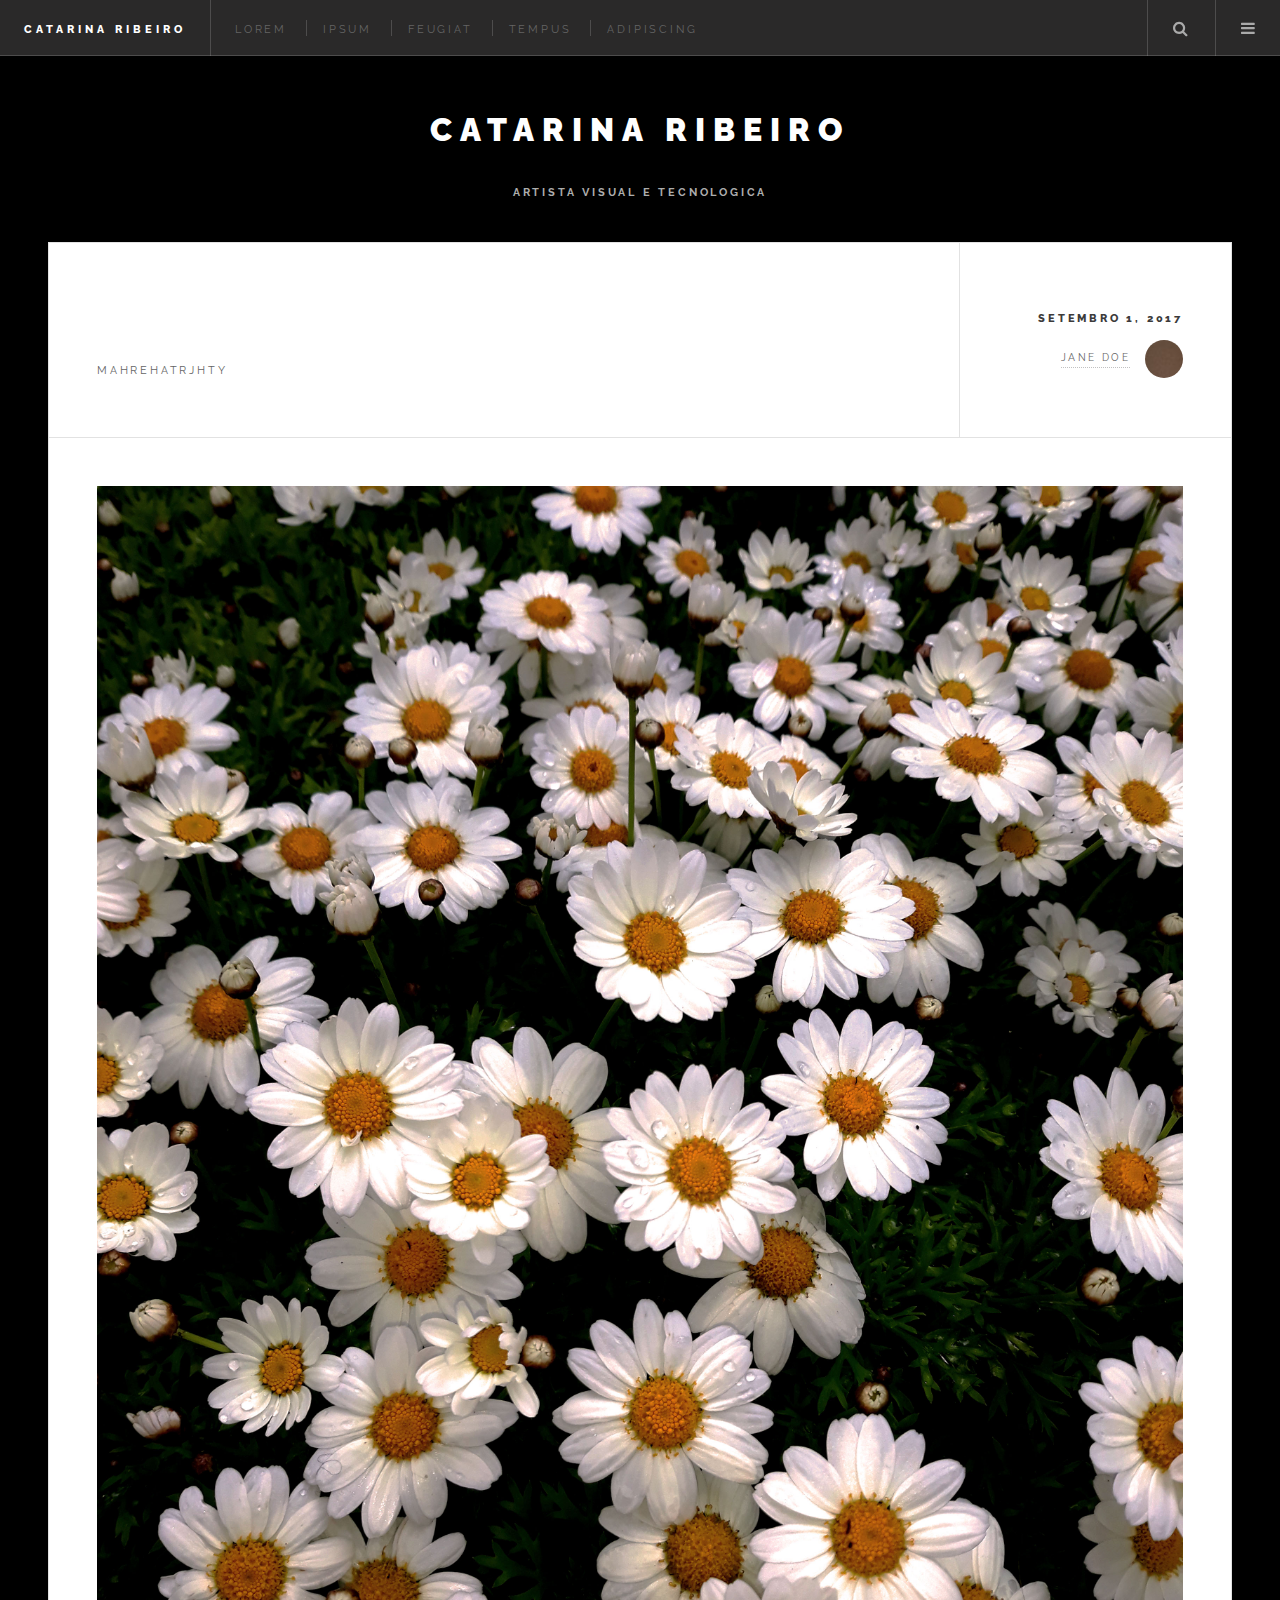
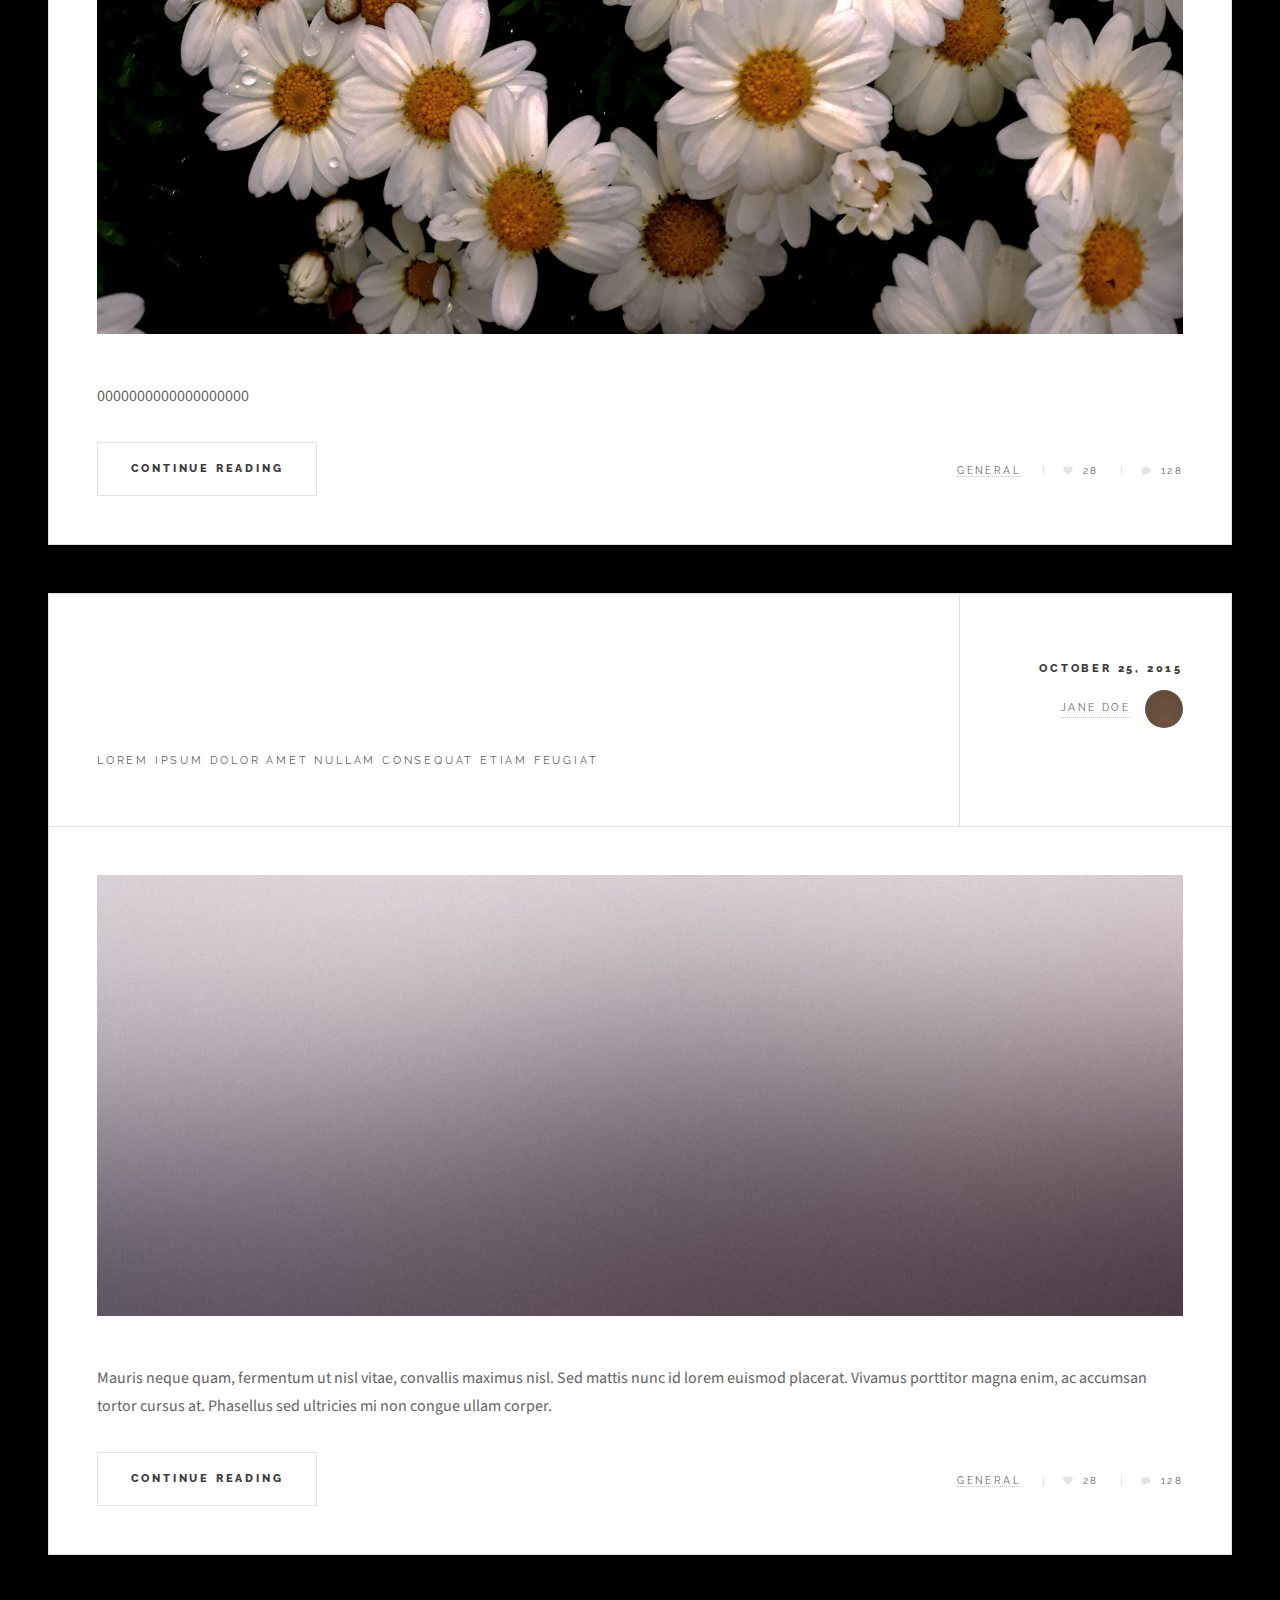
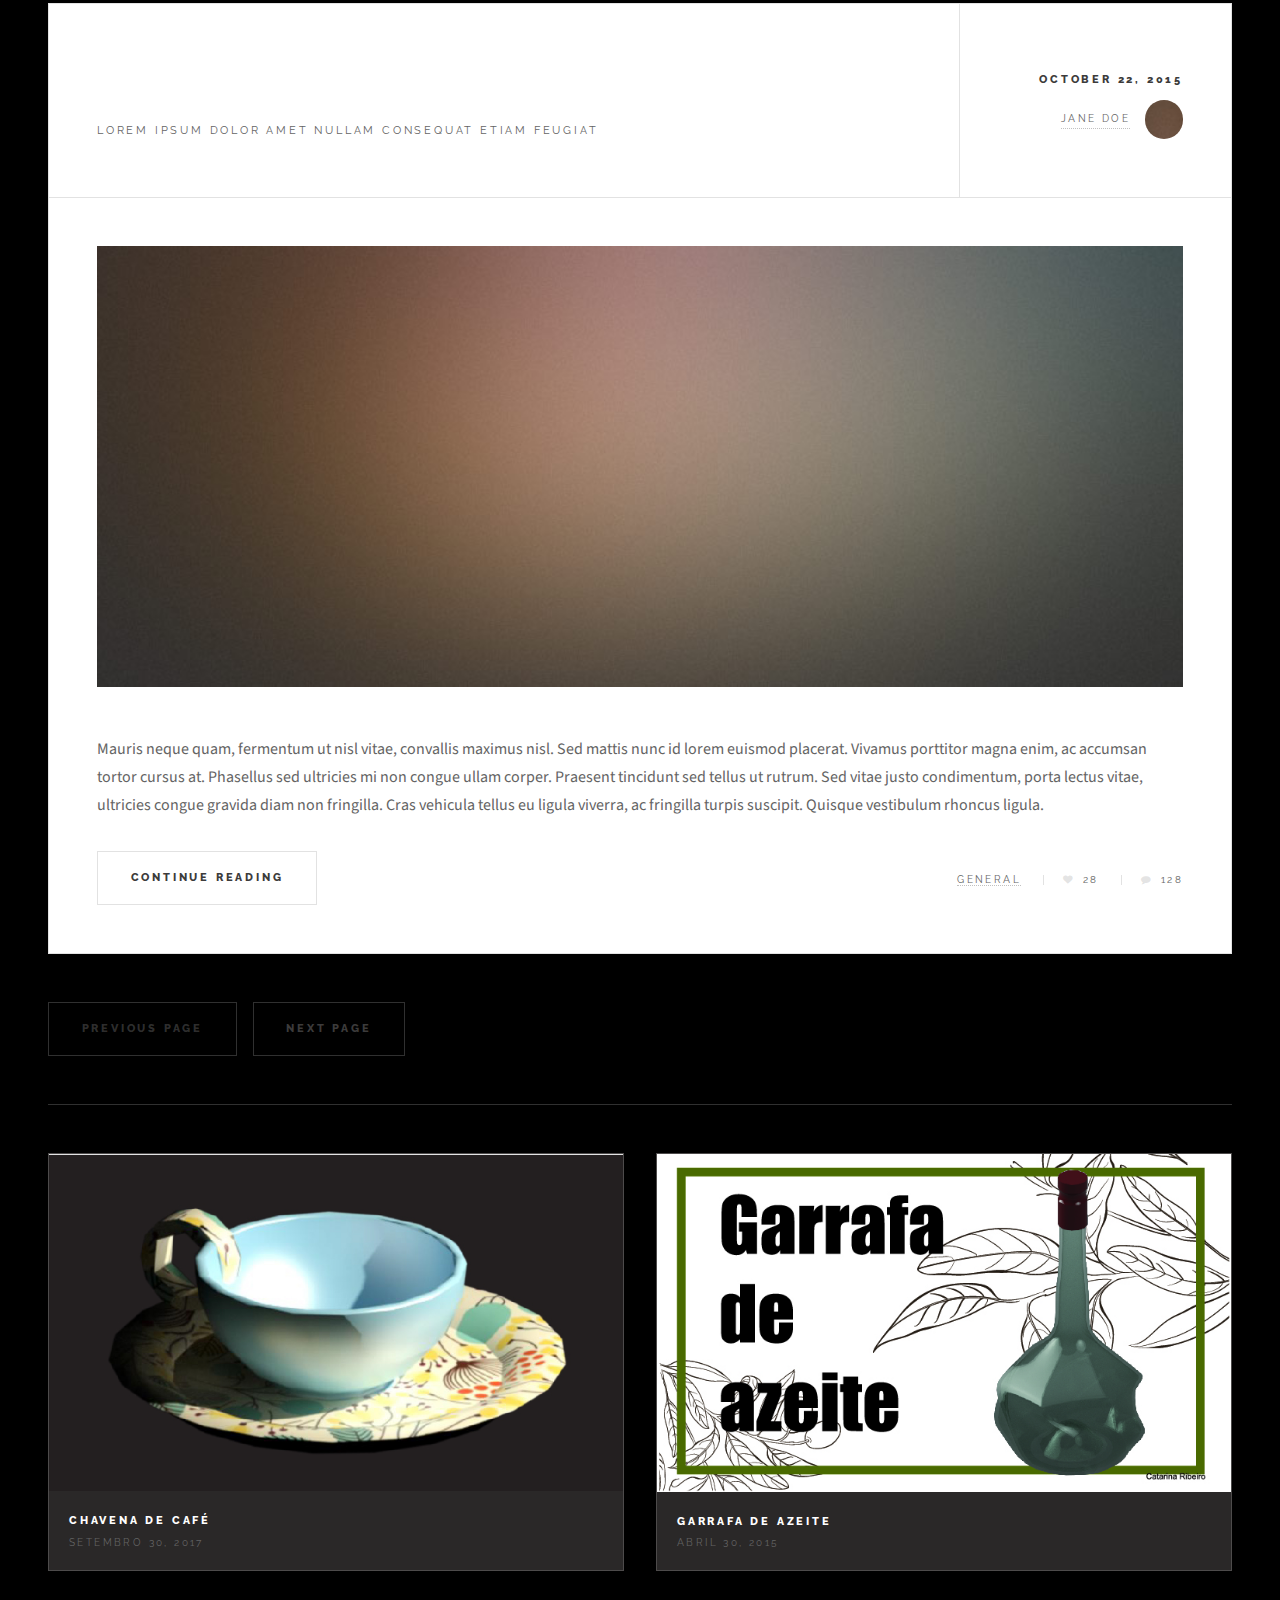
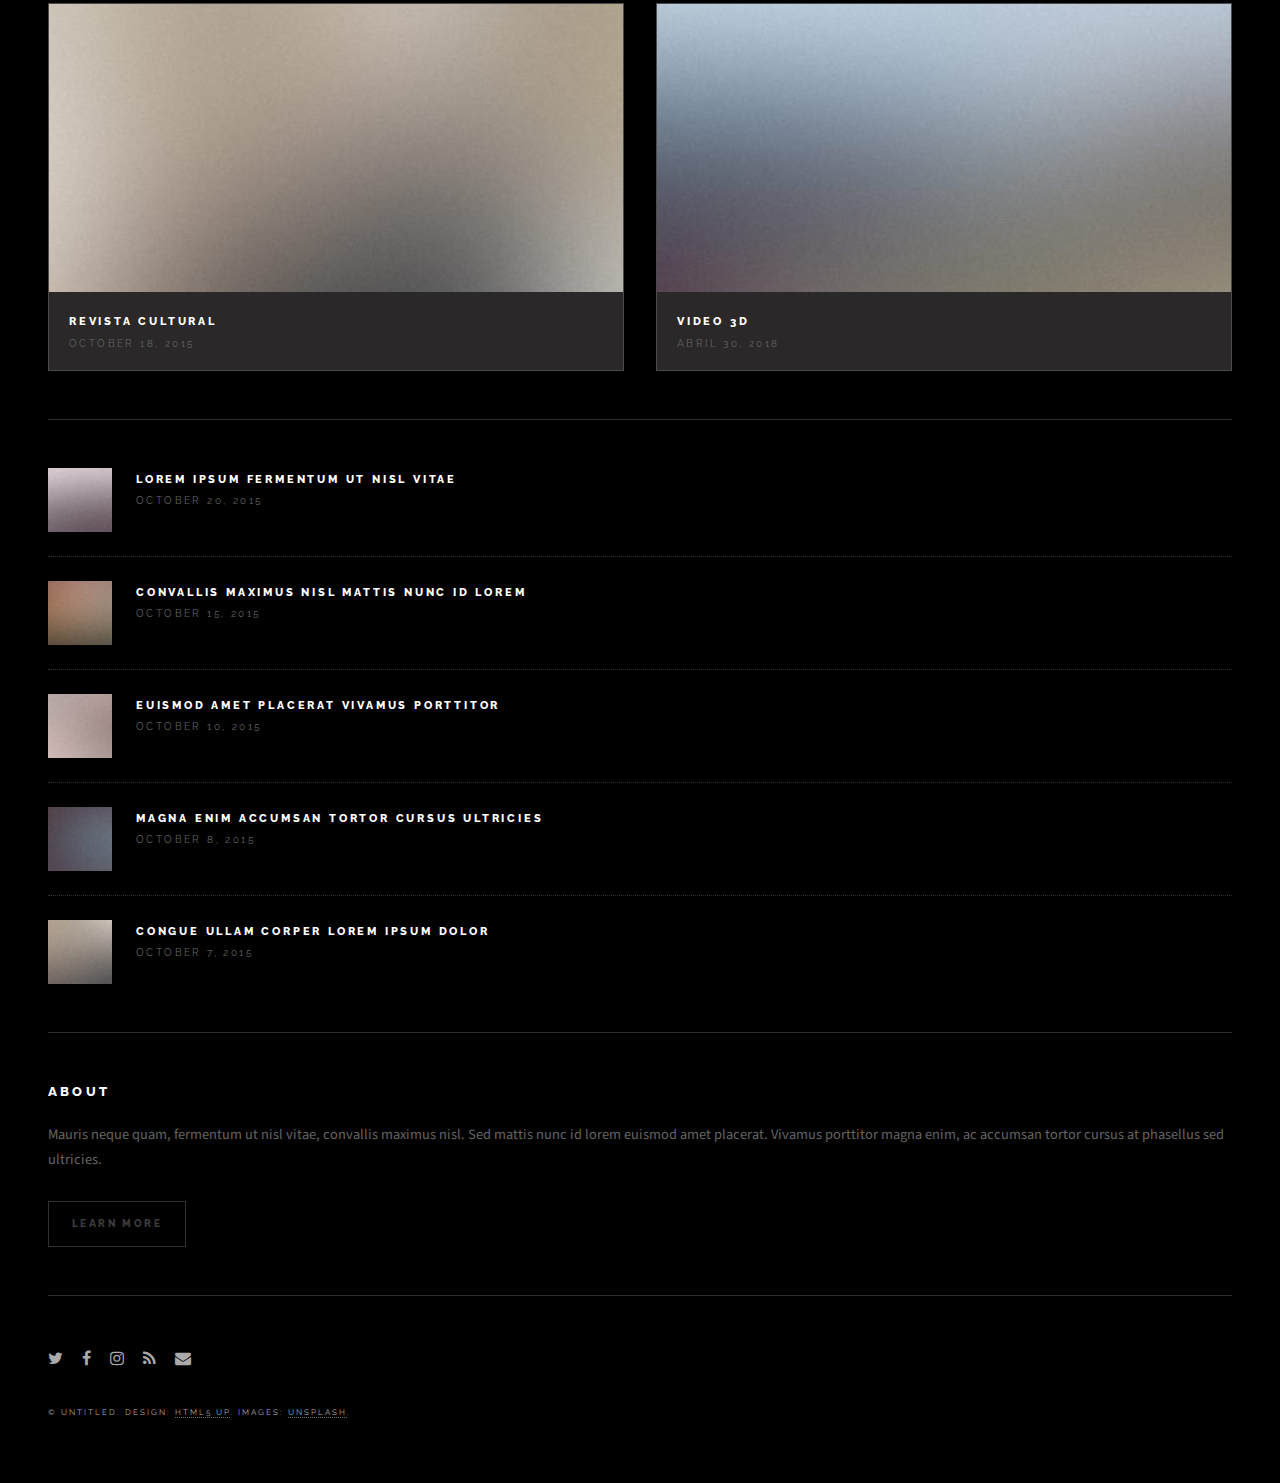
==== commit c5624bb6: "portefolio" ====
--- a/index.html
+++ b/index.html
@@ -1,459 +1,638 @@
 <!DOCTYPE HTML>
 <!--
-	Strata by HTML5 UP
+	Future Imperfect by HTML5 UP
 	html5up.net | @ajlkn
 	Free for personal and commercial use under the CCA 3.0 license (html5up.net/license)
 -->
 <html>
 	<head>
-		<title>Catarina Ribeiro Portefolio</title>
+		<title>Portfolio Catarina Ribeiro</title>
 		<meta charset="utf-8" />
 		<meta name="viewport" content="width=device-width, initial-scale=1, user-scalable=no" />
 		<link rel="stylesheet" href="assets/css/main.css" />
 	</head>
 	<body class="is-preload">
 
-		<!-- Header -->
-			<header id="header">
-				<div class="inner">
-					<a href="#" class="image avatar"><img src="images/avatar.jpg" alt="" /></a>
-					<h1><strong>Catarina Ribeiro</strong>. <br />. 
-					<br />
-					<!-- <a href="http://html5up.net">HTML5 UP</a>.</h1>-->
-				</div>
-			</header>
-
-		<!-- Main -->
-			<div id="main">
-
-				<!-- One -->
-					<section id="one">
-						<header class="major">
-							<h2>Ipsum lorem dolor aliquam ante commodo<br />
-							magna sed accumsan arcu neque.</h2>
-						</header>
-						<p>Accumsan orci faucibus id eu lorem semper. Eu ac iaculis ac nunc nisi lorem vulputate lorem neque cubilia ac in adipiscing in curae lobortis tortor primis integer massa adipiscing id nisi accumsan pellentesque commodo blandit enim arcu non at amet id arcu magna. Accumsan orci faucibus id eu lorem semper nunc nisi lorem vulputate lorem neque cubilia.</p>
-						<ul class="actions">
-							<li><a href="#" class="button">Learn More</a></li>
-						</ul>
+		<!-- Wrapper -->
+			<div id="wrapper">
+
+				<!-- Header -->
+					<header id="header">
+						<h1><a href="index.html">Catarina Ribeiro</a></h1>
+						<nav class="links">
+							<ul>
+								<li><a href="#">Lorem</a></li>
+								<li><a href="#">Ipsum</a></li>
+								<li><a href="#">Feugiat</a></li>
+								<li><a href="#">Tempus</a></li>
+								<li><a href="#">Adipiscing</a></li>
+							</ul>
+						</nav>
+						<nav class="main">
+							<ul>
+								<li class="search">
+									<a class="fa-search" href="#search">Search</a>
+									<form id="search" method="get" action="#">
+										<input type="text" name="query" placeholder="Search" />
+									</form>
+								</li>
+								<li class="menu">
+									<a class="fa-bars" href="#menu">Menu</a>
+								</li>
+							</ul>
+						</nav>
+					</header>
+
+				<!-- Menu -->
+					<section id="menu">
+
+						<!-- Search -->
+							<section>
+								<form class="search" method="get" action="#">
+									<input type="text" name="query" placeholder="Search" />
+								</form>
+							</section>
+
+						<!-- Links -->
+							<section>
+								<ul class="links">
+									<li>
+										<a href="#">
+											<h3>Lorem ipsum</h3>
+											<p>Feugiat tempus veroeros dolor</p>
+										</a>
+									</li>
+									<li>
+										<a href="#">
+											<h3>Dolor sit amet</h3>
+											<p>Sed vitae justo condimentum</p>
+										</a>
+									</li>
+									<li>
+										<a href="#">
+											<h3>Feugiat veroeros</h3>
+											<p>Phasellus sed ultricies mi congue</p>
+										</a>
+									</li>
+									<li>
+										<a href="#">
+											<h3>Etiam sed consequat</h3>
+											<p>Porta lectus amet ultricies</p>
+										</a>
+									</li>
+								</ul>
+							</section>
+
+						<!-- Actions -->
+							<section>
+								<ul class="actions stacked">
+									<li><a href="#" class="button large fit">Log In</a></li>
+								</ul>
+							</section>
+
 					</section>
 
-				<!-- Two -->
-					<section id="two">
-						<h2>Recent Work</h2>
-						<div class="row">
-							<article class="col-6 col-12-xsmall work-item">
-								<a href="images/fulls/01-02-02.jpg" class="image fit thumb"><img src="images/thumbs/0231-02.jpg" alt="" /></a>
-								<h3>Chavena de Chá </h3>
-								<p>Lorem ipsum dolor sit amet nisl sed nullam feugiat.</p>
+				<!-- Main -->
+					<div id="main">
+
+						<!-- Post -->
+							<article class="post">
+								<header>
+									<div class="title">
+										<h2><a href="single.html"> titulo</a></h2>
+										<p>Mahrehatrjhty</p>
+									</div>
+									<div class="meta">
+										<time class="published" datetime="2015-11-01">Setembro 1, 2017</time>
+										<a href="#" class="author"><span class="name">Jane Doe</span><img src="images/avatar.jpg" alt="" /></a>
+									</div>
+								</header>
+								<a href="single - Cópia - Cópia.html" class="image featured"><img src="images/9.jpg" alt="" /></a>
+								<p>0000000000000000000</p>
+								<footer>
+									<ul class="actions">
+										<li><a href="single.html" class="button large">Continue Reading</a></li>
+									</ul>
+									<ul class="stats">
+										<li><a href="#">General</a></li>
+										<li><a href="#" class="icon fa-heart">28</a></li>
+										<li><a href="#" class="icon fa-comment">128</a></li>
+									</ul>
+								</footer>
 							</article>
-							<article class="col-6 col-12-xsmall work-item">
-								<a href="images/fulls/02-01-01.jpg" class="image fit thumb"><img src="images/thumbs/02-02-03-01.jpg" alt="" /></a>
-								<h3>Garrafa de Azeite</h3>
-								<p>Lorem ipsum dolor sit amet nisl sed nullam feugiat.</p>
+
+						<!-- Post -->
+							<article class="post">
+								<header>
+									<div class="title">
+										<h2><a href="single.html">Ultricies sed magna euismod enim vitae gravida</a></h2>
+										<p>Lorem ipsum dolor amet nullam consequat etiam feugiat</p>
+									</div>
+									<div class="meta">
+										<time class="published" datetime="2015-10-25">October 25, 2015</time>
+										<a href="#" class="author"><span class="name">Jane Doe</span><img src="images/avatar.jpg" alt="" /></a>
+									</div>
+								</header>
+								<a href="single.html" class="image featured"><img src="images/pic02.jpg" alt="" /></a>
+								<p>Mauris neque quam, fermentum ut nisl vitae, convallis maximus nisl. Sed mattis nunc id lorem euismod placerat. Vivamus porttitor magna enim, ac accumsan tortor cursus at. Phasellus sed ultricies mi non congue ullam corper.</p>
+								<footer>
+									<ul class="actions">
+										<li><a href="single.html" class="button large">Continue Reading</a></li>
+									</ul>
+									<ul class="stats">
+										<li><a href="#">General</a></li>
+										<li><a href="#" class="icon fa-heart">28</a></li>
+										<li><a href="#" class="icon fa-comment">128</a></li>
+									</ul>
+								</footer>
 							</article>
-							<article class="col-6 col-12-xsmall work-item">
-								<a href="images/fulls/03.jpg" class="image fit thumb"><img src="images/thumbs/03-03-02.jpg" alt="" /></a>
-								<h3>Galeria virtual</h3>
-								<p>Lorem ipsum dolor sit amet nisl sed nullam feugiat.</p>
+
+						<!-- Post -->
+							<article class="post">
+								<header>
+									<div class="title">
+										<h2><a href="single.html">Euismod et accumsan</a></h2>
+										<p>Lorem ipsum dolor amet nullam consequat etiam feugiat</p>
+									</div>
+									<div class="meta">
+										<time class="published" datetime="2015-10-22">October 22, 2015</time>
+										<a href="#" class="author"><span class="name">Jane Doe</span><img src="images/avatar.jpg" alt="" /></a>
+									</div>
+								</header>
+								<a href="single.html" class="image featured"><img src="images/pic03.jpg" alt="" /></a>
+								<p>Mauris neque quam, fermentum ut nisl vitae, convallis maximus nisl. Sed mattis nunc id lorem euismod placerat. Vivamus porttitor magna enim, ac accumsan tortor cursus at. Phasellus sed ultricies mi non congue ullam corper. Praesent tincidunt sed tellus ut rutrum. Sed vitae justo condimentum, porta lectus vitae, ultricies congue gravida diam non fringilla. Cras vehicula tellus eu ligula viverra, ac fringilla turpis suscipit. Quisque vestibulum rhoncus ligula.</p>
+								<footer>
+									<ul class="actions">
+										<li><a href="single.html" class="button large">Continue Reading</a></li>
+									</ul>
+									<ul class="stats">
+										<li><a href="#">General</a></li>
+										<li><a href="#" class="icon fa-heart">28</a></li>
+										<li><a href="#" class="icon fa-comment">128</a></li>
+									</ul>
+								</footer>
 							</article>
-							<article class="col-6 col-12-xsmall work-item">
-								<a href="images/fulls/04.jpg" class="image fit thumb"><img src="images/thumbs/04.jpg" alt="" /></a>
-								<h3>Quam neque phasellus</h3>
-								<p>Lorem ipsum dolor sit amet nisl sed nullam feugiat.</p>
+
+						<!-- Post -->
+						<!--
+							<article class="post">
+								<header>
+									<div class="title">
+										<h2><a href="#">Elements</a></h2>
+										<p>Lorem ipsum dolor amet nullam consequat etiam feugiat</p>
+									</div>
+									<div class="meta">
+										<time class="published" datetime="2015-10-18">October 18, 2015</time>
+										<a href="#" class="author"><span class="name">Jane Doe</span><img src="images/avatar.jpg" alt="" /></a>
+									</div>
+								</header>
+
+								<section>
+									<h3>Text</h3>
+									<p>This is <b>bold</b> and this is <strong>strong</strong>. This is <i>italic</i> and this is <em>emphasized</em>.
+									This is <sup>superscript</sup> text and this is <sub>subscript</sub> text.
+									This is <u>underlined</u> and this is code: <code>for (;;) { ... }</code>. Finally, <a href="#">this is a link</a>.</p>
+									<hr />
+									<p>Nunc lacinia ante nunc ac lobortis. Interdum adipiscing gravida odio porttitor sem non mi integer non faucibus ornare mi ut ante amet placerat aliquet. Volutpat eu sed ante lacinia sapien lorem accumsan varius montes viverra nibh in adipiscing blandit tempus accumsan.</p>
+									<hr />
+									<h2>Heading Level 2</h2>
+									<h3>Heading Level 3</h3>
+									<h4>Heading Level 4</h4>
+									<hr />
+									<h4>Blockquote</h4>
+									<blockquote>Fringilla nisl. Donec accumsan interdum nisi, quis tincidunt felis sagittis eget tempus euismod. Vestibulum ante ipsum primis in faucibus vestibulum. Blandit adipiscing eu felis iaculis volutpat ac adipiscing accumsan faucibus. Vestibulum ante ipsum primis in faucibus lorem ipsum dolor sit amet nullam adipiscing eu felis.</blockquote>
+									<h4>Preformatted</h4>
+									<pre><code>i = 0;
+
+while (!deck.isInOrder()) {
+  print 'Iteration ' + i;
+  deck.shuffle();
+  i++;
+}
+
+print 'It took ' + i + ' iterations to sort the deck.';</code></pre>
+								</section>
+
+								<section>
+									<h3>Lists</h3>
+									<div class="row">
+										<div class="col-6 col-12-medium">
+											<h4>Unordered</h4>
+											<ul>
+												<li>Dolor pulvinar etiam.</li>
+												<li>Sagittis adipiscing.</li>
+												<li>Felis enim feugiat.</li>
+											</ul>
+											<h4>Alternate</h4>
+											<ul class="alt">
+												<li>Dolor pulvinar etiam.</li>
+												<li>Sagittis adipiscing.</li>
+												<li>Felis enim feugiat.</li>
+											</ul>
+										</div>
+										<div class="col-6 col-12-medium">
+											<h4>Ordered</h4>
+											<ol>
+												<li>Dolor pulvinar etiam.</li>
+												<li>Etiam vel felis viverra.</li>
+												<li>Felis enim feugiat.</li>
+												<li>Dolor pulvinar etiam.</li>
+												<li>Etiam vel felis lorem.</li>
+												<li>Felis enim et feugiat.</li>
+											</ol>
+											<h4>Icons</h4>
+											<ul class="icons">
+												<li><a href="#" class="icon fa-twitter"><span class="label">Twitter</span></a></li>
+												<li><a href="#" class="icon fa-facebook"><span class="label">Facebook</span></a></li>
+												<li><a href="#" class="icon fa-instagram"><span class="label">Instagram</span></a></li>
+												<li><a href="#" class="icon fa-github"><span class="label">Github</span></a></li>
+											</ul>
+										</div>
+									</div>
+									<h3>Actions</h3>
+									<div class="row">
+										<div class="col-6 col-12-medium">
+											<ul class="actions">
+												<li><a href="#" class="button">Default</a></li>
+												<li><a href="#" class="button">Default</a></li>
+												<li><a href="#" class="button">Default</a></li>
+											</ul>
+											<ul class="actions small">
+												<li><a href="#" class="button small">Small</a></li>
+												<li><a href="#" class="button small">Small</a></li>
+												<li><a href="#" class="button small">Small</a></li>
+											</ul>
+											<ul class="actions stacked">
+												<li><a href="#" class="button">Default</a></li>
+												<li><a href="#" class="button">Default</a></li>
+												<li><a href="#" class="button">Default</a></li>
+											</ul>
+											<ul class="actions stacked">
+												<li><a href="#" class="button small">Small</a></li>
+												<li><a href="#" class="button small">Small</a></li>
+												<li><a href="#" class="button small">Small</a></li>
+											</ul>
+										</div>
+										<div class="col-6 col-12-medium">
+											<ul class="actions stacked">
+												<li><a href="#" class="button fit">Default</a></li>
+												<li><a href="#" class="button fit">Default</a></li>
+											</ul>
+											<ul class="actions stacked">
+												<li><a href="#" class="button small fit">Small</a></li>
+												<li><a href="#" class="button small fit">Small</a></li>
+											</ul>
+										</div>
+									</div>
+								</section>
+
+								<section>
+									<h3>Table</h3>
+									<h4>Default</h4>
+									<div class="table-wrapper">
+										<table>
+											<thead>
+												<tr>
+													<th>Name</th>
+													<th>Description</th>
+													<th>Price</th>
+												</tr>
+											</thead>
+											<tbody>
+												<tr>
+													<td>Item One</td>
+													<td>Ante turpis integer aliquet porttitor.</td>
+													<td>29.99</td>
+												</tr>
+												<tr>
+													<td>Item Two</td>
+													<td>Vis ac commodo adipiscing arcu aliquet.</td>
+													<td>19.99</td>
+												</tr>
+												<tr>
+													<td>Item Three</td>
+													<td> Morbi faucibus arcu accumsan lorem.</td>
+													<td>29.99</td>
+												</tr>
+												<tr>
+													<td>Item Four</td>
+													<td>Vitae integer tempus condimentum.</td>
+													<td>19.99</td>
+												</tr>
+												<tr>
+													<td>Item Five</td>
+													<td>Ante turpis integer aliquet porttitor.</td>
+													<td>29.99</td>
+												</tr>
+											</tbody>
+											<tfoot>
+												<tr>
+													<td colspan="2"></td>
+													<td>100.00</td>
+												</tr>
+											</tfoot>
+										</table>
+									</div>
+
+									<h4>Alternate</h4>
+									<div class="table-wrapper">
+										<table class="alt">
+											<thead>
+												<tr>
+													<th>Name</th>
+													<th>Description</th>
+													<th>Price</th>
+												</tr>
+											</thead>
+											<tbody>
+												<tr>
+													<td>Item One</td>
+													<td>Ante turpis integer aliquet porttitor.</td>
+													<td>29.99</td>
+												</tr>
+												<tr>
+													<td>Item Two</td>
+													<td>Vis ac commodo adipiscing arcu aliquet.</td>
+													<td>19.99</td>
+												</tr>
+												<tr>
+													<td>Item Three</td>
+													<td> Morbi faucibus arcu accumsan lorem.</td>
+													<td>29.99</td>
+												</tr>
+												<tr>
+													<td>Item Four</td>
+													<td>Vitae integer tempus condimentum.</td>
+													<td>19.99</td>
+												</tr>
+												<tr>
+													<td>Item Five</td>
+													<td>Ante turpis integer aliquet porttitor.</td>
+													<td>29.99</td>
+												</tr>
+											</tbody>
+											<tfoot>
+												<tr>
+													<td colspan="2"></td>
+													<td>100.00</td>
+												</tr>
+											</tfoot>
+										</table>
+									</div>
+								</section>
+
+								<section>
+									<h3>Buttons</h3>
+									<ul class="actions">
+										<li><a href="#" class="button large">Large</a></li>
+										<li><a href="#" class="button">Default</a></li>
+										<li><a href="#" class="button small">Small</a></li>
+									</ul>
+									<ul class="actions fit">
+										<li><a href="#" class="button fit">Fit</a></li>
+										<li><a href="#" class="button fit">Fit</a></li>
+										<li><a href="#" class="button fit">Fit</a></li>
+									</ul>
+									<ul class="actions fit small">
+										<li><a href="#" class="button fit small">Fit + Small</a></li>
+										<li><a href="#" class="button fit small">Fit + Small</a></li>
+										<li><a href="#" class="button fit small">Fit + Small</a></li>
+									</ul>
+									<ul class="actions">
+										<li><a href="#" class="button icon fa-download">Icon</a></li>
+										<li><a href="#" class="button icon fa-upload">Icon</a></li>
+										<li><a href="#" class="button icon fa-save">Icon</a></li>
+									</ul>
+									<ul class="actions">
+										<li><span class="button disabled">Disabled</span></li>
+										<li><span class="button disabled icon fa-download">Disabled</span></li>
+									</ul>
+								</section>
+
+								<section>
+									<h3>Form</h3>
+									<form method="post" action="#">
+										<div class="row gtr-uniform">
+											<div class="col-6 col-12-xsmall">
+												<input type="text" name="demo-name" id="demo-name" value="" placeholder="Name" />
+											</div>
+											<div class="col-6 col-12-xsmall">
+												<input type="email" name="demo-email" id="demo-email" value="" placeholder="Email" />
+											</div>
+											<div class="col-12">
+												<select name="demo-category" id="demo-category">
+													<option value="">- Category -</option>
+													<option value="1">Manufacturing</option>
+													<option value="1">Shipping</option>
+													<option value="1">Administration</option>
+													<option value="1">Human Resources</option>
+												</select>
+											</div>
+											<div class="col-4 col-12-small">
+												<input type="radio" id="demo-priority-low" name="demo-priority" checked>
+												<label for="demo-priority-low">Low</label>
+											</div>
+											<div class="col-4 col-12-small">
+												<input type="radio" id="demo-priority-normal" name="demo-priority">
+												<label for="demo-priority-normal">Normal</label>
+											</div>
+											<div class="col-4 col-12-small">
+												<input type="radio" id="demo-priority-high" name="demo-priority">
+												<label for="demo-priority-high">High</label>
+											</div>
+											<div class="col-6 col-12-small">
+												<input type="checkbox" id="demo-copy" name="demo-copy">
+												<label for="demo-copy">Email me a copy</label>
+											</div>
+											<div class="col-6 col-12-small">
+												<input type="checkbox" id="demo-human" name="demo-human" checked>
+												<label for="demo-human">Not a robot</label>
+											</div>
+											<div class="col-12">
+												<textarea name="demo-message" id="demo-message" placeholder="Enter your message" rows="6"></textarea>
+											</div>
+											<div class="col-12">
+												<ul class="actions">
+													<li><input type="submit" value="Send Message" /></li>
+													<li><input type="reset" value="Reset" /></li>
+												</ul>
+											</div>
+										</div>
+									</form>
+								</section>
+
+								<section>
+									<h3>Image</h3>
+									<h4>Fit</h4>
+									<div class="box alt">
+										<div class="row gtr-uniform">
+											<div class="col-12"><span class="image fit"><img src="images/pic02.jpg" alt="" /></span></div>
+											<div class="col-4"><span class="image fit"><img src="images/pic04.jpg" alt="" /></span></div>
+											<div class="col-4"><span class="image fit"><img src="images/pic05.jpg" alt="" /></span></div>
+											<div class="col-4"><span class="image fit"><img src="images/pic06.jpg" alt="" /></span></div>
+											<div class="col-4"><span class="image fit"><img src="images/pic06.jpg" alt="" /></span></div>
+											<div class="col-4"><span class="image fit"><img src="images/pic04.jpg" alt="" /></span></div>
+											<div class="col-4"><span class="image fit"><img src="images/pic05.jpg" alt="" /></span></div>
+											<div class="col-4"><span class="image fit"><img src="images/pic05.jpg" alt="" /></span></div>
+											<div class="col-4"><span class="image fit"><img src="images/pic06.jpg" alt="" /></span></div>
+											<div class="col-4"><span class="image fit"><img src="images/pic04.jpg" alt="" /></span></div>
+										</div>
+									</div>
+									<h4>Left &amp; Right</h4>
+									<p><span class="image left"><img src="images/pic07.jpg" alt="" /></span>Fringilla nisl. Donec accumsan interdum nisi, quis tincidunt felis sagittis eget. tempus euismod. Vestibulum ante ipsum primis in faucibus vestibulum. Blandit adipiscing eu felis iaculis volutpat ac adipiscing accumsan eu faucibus. Integer ac pellentesque praesent tincidunt felis sagittis eget. tempus euismod. Vestibulum ante ipsum primis in faucibus vestibulum. Blandit adipiscing eu felis iaculis volutpat ac adipiscing accumsan eu faucibus. Integer ac pellentesque praesent. Donec accumsan interdum nisi, quis tincidunt felis sagittis eget. tempus euismod. Vestibulum ante ipsum primis in faucibus vestibulum. Blandit adipiscing eu felis iaculis volutpat ac adipiscing accumsan eu faucibus. Integer ac pellentesque praesent tincidunt felis sagittis eget. tempus euismod. Vestibulum ante ipsum primis in faucibus vestibulum. Blandit adipiscing eu felis iaculis volutpat ac adipiscing accumsan eu faucibus. Integer ac pellentesque praesent. Blandit adipiscing eu felis iaculis volutpat ac adipiscing accumsan eu faucibus. Integer ac pellentesque praesent tincidunt felis sagittis eget. tempus euismod. Vestibulum ante ipsum primis in faucibus vestibulum. Blandit adipiscing eu felis iaculis volutpat ac adipiscing accumsan eu faucibus. Integer ac pellentesque praesent.</p>
+									<p><span class="image right"><img src="images/pic04.jpg" alt="" /></span>Fringilla nisl. Donec accumsan interdum nisi, quis tincidunt felis sagittis eget. tempus euismod. Vestibulum ante ipsum primis in faucibus vestibulum. Blandit adipiscing eu felis iaculis volutpat ac adipiscing accumsan eu faucibus. Integer ac pellentesque praesent tincidunt felis sagittis eget. tempus euismod. Vestibulum ante ipsum primis in faucibus vestibulum. Blandit adipiscing eu felis iaculis volutpat ac adipiscing accumsan eu faucibus. Integer ac pellentesque praesent. Donec accumsan interdum nisi, quis tincidunt felis sagittis eget. tempus euismod. Vestibulum ante ipsum primis in faucibus vestibulum. Blandit adipiscing eu felis iaculis volutpat ac adipiscing accumsan eu faucibus. Integer ac pellentesque praesent tincidunt felis sagittis eget. tempus euismod. Vestibulum ante ipsum primis in faucibus vestibulum. Blandit adipiscing eu felis iaculis volutpat ac adipiscing accumsan eu faucibus. Integer ac pellentesque praesent. Blandit adipiscing eu felis iaculis volutpat ac adipiscing accumsan eu faucibus. Integer ac pellentesque praesent tincidunt felis sagittis eget. tempus euismod. Vestibulum ante ipsum primis in faucibus vestibulum. Blandit adipiscing eu felis iaculis volutpat ac adipiscing accumsan eu faucibus. Integer ac pellentesque praesent.</p>
+								</section>
+
 							</article>
-							<article class="col-6 col-12-xsmall work-item">
-								<a href="images/fulls/05.jpg" class="image fit thumb"><img src="images/thumbs/05.jpg" alt="" /></a>
-								<h3>Nunc enim commodo aliquet</h3>
-								<p>Lorem ipsum dolor sit amet nisl sed nullam feugiat.</p>
-							</article>
-							<article class="col-6 col-12-xsmall work-item">
-								<a href="images/fulls/06.jpg" class="image fit thumb"><img src="images/thumbs/06.jpg" alt="" /></a>
-								<h3>Risus ornare lacinia</h3>
-								<p>Lorem ipsum dolor sit amet nisl sed nullam feugiat.</p>
-							</article>
-						</div>
-						<ul class="actions">
-							<li><a href="#" class="button">Full Portfolio</a></li>
-						</ul>
+						-->
+
+						<!-- Pagination -->
+							<ul class="actions pagination">
+								<li><a href="" class="disabled button large previous">Previous Page</a></li>
+								<li><a href="#" class="button large next">Next Page</a></li>
+							</ul>
+
+					</div>
+
+				<!-- Sidebar -->
+					<section id="sidebar">
+
+						<!-- Intro -->
+							<section id="intro">
+								<!--<a href="#" class="logo"><img src="images/logo.jpg" alt="" /></a>-->
+								<header>
+									<h2>Catarina ribeiro</h2>
+									<p><strong>Artista Visual e tecnologica
+									  <!-- <a href="http://html5up.net">HTML5 UP</a></p>-->
+									  </strong></p>
+									<p></header>
+							</section>
+
+						<!-- Mini Posts -->
+							<section>
+								<div class="mini-posts">
+
+									<!-- Mini Post -->
+										<article class="mini-post">
+											<header>
+												<h3><a href="single.html">Chavena de café</a></h3>
+												<time class="published" datetime="2015-10-20">setembro 30, 2017</time>
+												<a href="#" class="author"><!--<img src="images/avatar.jpg" alt="" /></a>-->
+											</header>
+											<a href="Chavena de café.html" class="image"><img src="images/01-02-03-02.jpg" alt="" /></a>
+										</article>
+
+									<!-- Mini Post -->
+										<article class="mini-post">
+											<header>
+												<h3><a href="Garrafa de azeite.html">Garrafa de azeite</a></h3>
+												<time class="published" datetime="2015-10-19">Abril 30, 2015</time>
+												<a href="#" class="author"><!--<img src="images/avatar.jpg" alt="" />--> </a>
+											</header>
+											<a href="single.html" class="image"><img src="images/02-02-03-01.jpg" alt="" /></a>
+										</article>
+
+									<!-- Mini Post -->
+										<article class="mini-post">
+											<header>
+												<h3><a href="revista cultural.html">revista cultural</a></h3>
+												<time class="published" datetime="2015-10-18">October 18, 2015</time>
+												<a href="#" class="author"><!--<img src="images/avatar.jpg" alt="" />--></a>
+											</header>
+											<a href="single.html" class="image"><img src="images/pic06.jpg" alt="" /></a>
+										</article>
+
+									<!-- Mini Post -->
+										<article class="mini-post">
+											<header>
+												<h3><a href="single.html">Video 3D</a></h3>
+												<time class="published" datetime="2015-10-17">Abril 30, 2018</time>
+												<a href="#" class="author"><!--<img src="images/avatar.jpg" alt="" />--></a>
+											</header>
+											<a href="single.html" class="image"><img src="images/pic07.jpg" alt="" /></a>
+										</article>
+
+								</div>
+							</section>
+
+						<!-- Posts List -->
+							<section>
+								<ul class="posts">
+									<li>
+										<article>
+											<header>
+												<h3><a href="single.html">Lorem ipsum fermentum ut nisl vitae</a></h3>
+												<time class="published" datetime="2015-10-20">October 20, 2015</time>
+											</header>
+											<a href="single.html" class="image"><img src="images/pic08.jpg" alt="" /></a>
+										</article>
+									</li>
+									<li>
+										<article>
+											<header>
+												<h3><a href="single.html">Convallis maximus nisl mattis nunc id lorem</a></h3>
+												<time class="published" datetime="2015-10-15">October 15, 2015</time>
+											</header>
+											<a href="single.html" class="image"><img src="images/pic09.jpg" alt="" /></a>
+										</article>
+									</li>
+									<li>
+										<article>
+											<header>
+												<h3><a href="single.html">Euismod amet placerat vivamus porttitor</a></h3>
+												<time class="published" datetime="2015-10-10">October 10, 2015</time>
+											</header>
+											<a href="single.html" class="image"><img src="images/pic10.jpg" alt="" /></a>
+										</article>
+									</li>
+									<li>
+										<article>
+											<header>
+												<h3><a href="single.html">Magna enim accumsan tortor cursus ultricies</a></h3>
+												<time class="published" datetime="2015-10-08">October 8, 2015</time>
+											</header>
+											<a href="single.html" class="image"><img src="images/pic11.jpg" alt="" /></a>
+										</article>
+									</li>
+									<li>
+										<article>
+											<header>
+												<h3><a href="single.html">Congue ullam corper lorem ipsum dolor</a></h3>
+												<time class="published" datetime="2015-10-06">October 7, 2015</time>
+											</header>
+											<a href="single.html" class="image"><img src="images/pic12.jpg" alt="" /></a>
+										</article>
+									</li>
+								</ul>
+							</section>
+
+						<!-- About -->
+							<section class="blurb">
+								<h2>About</h2>
+								<p>Mauris neque quam, fermentum ut nisl vitae, convallis maximus nisl. Sed mattis nunc id lorem euismod amet placerat. Vivamus porttitor magna enim, ac accumsan tortor cursus at phasellus sed ultricies.</p>
+								<ul class="actions">
+									<li><a href="#" class="button">Learn More</a></li>
+								</ul>
+							</section>
+
+						<!-- Footer -->
+							<section id="footer">
+								<ul class="icons">
+									<li><a href="#" class="fa-twitter"><span class="label">Twitter</span></a></li>
+									<li><a href="#" class="fa-facebook"><span class="label">Facebook</span></a></li>
+									<li><a href="#" class="fa-instagram"><span class="label">Instagram</span></a></li>
+									<li><a href="#" class="fa-rss"><span class="label">RSS</span></a></li>
+									<li><a href="#" class="fa-envelope"><span class="label">Email</span></a></li>
+								</ul>
+								<p class="copyright">&copy; Untitled. Design: <a href="http://html5up.net">HTML5 UP</a>. Images: <a href="http://unsplash.com">Unsplash</a>.</p>
+							</section>
+
 					</section>
 
-				<!-- Three -->
-					<section id="three">
-						<h2>Get In Touch</h2>
-						<p>Accumsan pellentesque commodo blandit enim arcu non at amet id arcu magna. Accumsan orci faucibus id eu lorem semper nunc nisi lorem vulputate lorem neque lorem ipsum dolor.</p>
-						<div class="row">
-							<div class="col-8 col-12-small">
-								<form method="post" action="#">
-									<div class="row gtr-uniform gtr-50">
-										<div class="col-6 col-12-xsmall"><input type="text" name="name" id="name" placeholder="Name" /></div>
-										<div class="col-6 col-12-xsmall"><input type="email" name="email" id="email" placeholder="Email" /></div>
-										<div class="col-12"><textarea name="message" id="message" placeholder="Message" rows="4"></textarea></div>
-									</div>
-								</form>
-								<ul class="actions">
-									<li><input type="submit" value="Send Message" /></li>
-								</ul>
-							</div>
-							<div class="col-4 col-12-small">
-								<ul class="labeled-icons">
-									<li>
-										<h3 class="icon fa-home"><span class="label">Address</span></h3>
-										1234 Somewhere Rd.<br />
-										Nashville, TN 00000<br />
-										United States
-									</li>
-									<li>
-										<h3 class="icon fa-mobile"><span class="label">Phone</span></h3>
-										000-000-0000
-									</li>
-									<li>
-										<h3 class="icon fa-envelope-o"><span class="label">Email</span></h3>
-										<a href="#">hello@untitled.tld</a>
-									</li>
-								</ul>
-							</div>
-						</div>
-					</section>
-
-				<!-- Four -->
-				<!--
-					<section id="four">
-						<h2>Elements</h2>
-
-						<section>
-							<h4>Text</h4>
-							<p>This is <b>bold</b> and this is <strong>strong</strong>. This is <i>italic</i> and this is <em>emphasized</em>.
-							This is <sup>superscript</sup> text and this is <sub>subscript</sub> text.
-							This is <u>underlined</u> and this is code: <code>for (;;) { ... }</code>. Finally, <a href="#">this is a link</a>.</p>
-							<hr />
-							<header>
-								<h4>Heading with a Subtitle</h4>
-								<p>Lorem ipsum dolor sit amet nullam id egestas urna aliquam</p>
-							</header>
-							<p>Nunc lacinia ante nunc ac lobortis. Interdum adipiscing gravida odio porttitor sem non mi integer non faucibus ornare mi ut ante amet placerat aliquet. Volutpat eu sed ante lacinia sapien lorem accumsan varius montes viverra nibh in adipiscing blandit tempus accumsan.</p>
-							<header>
-								<h5>Heading with a Subtitle</h5>
-								<p>Lorem ipsum dolor sit amet nullam id egestas urna aliquam</p>
-							</header>
-							<p>Nunc lacinia ante nunc ac lobortis. Interdum adipiscing gravida odio porttitor sem non mi integer non faucibus ornare mi ut ante amet placerat aliquet. Volutpat eu sed ante lacinia sapien lorem accumsan varius montes viverra nibh in adipiscing blandit tempus accumsan.</p>
-							<hr />
-							<h2>Heading Level 2</h2>
-							<h3>Heading Level 3</h3>
-							<h4>Heading Level 4</h4>
-							<h5>Heading Level 5</h5>
-							<h6>Heading Level 6</h6>
-							<hr />
-							<h5>Blockquote</h5>
-							<blockquote>Fringilla nisl. Donec accumsan interdum nisi, quis tincidunt felis sagittis eget tempus euismod. Vestibulum ante ipsum primis in faucibus vestibulum. Blandit adipiscing eu felis iaculis volutpat ac adipiscing accumsan faucibus. Vestibulum ante ipsum primis in faucibus lorem ipsum dolor sit amet nullam adipiscing eu felis.</blockquote>
-							<h5>Preformatted</h5>
-							<pre><code>i = 0;
-
-while (!deck.isInOrder()) {
-print 'Iteration ' + i;
-deck.shuffle();
-i++;
-}
-
-print 'It took ' + i + ' iterations to sort the deck.';</code></pre>
-						</section>
-
-						<section>
-							<h4>Lists</h4>
-							<div class="row">
-								<div class="col-6 col-12-xsmall">
-									<h5>Unordered</h5>
-									<ul>
-										<li>Dolor pulvinar etiam magna etiam.</li>
-										<li>Sagittis adipiscing lorem eleifend.</li>
-										<li>Felis enim feugiat dolore viverra.</li>
-									</ul>
-									<h5>Alternate</h5>
-									<ul class="alt">
-										<li>Dolor pulvinar etiam magna etiam.</li>
-										<li>Sagittis adipiscing lorem eleifend.</li>
-										<li>Felis enim feugiat dolore viverra.</li>
-									</ul>
-								</div>
-								<div class="col-6 col-12-xsmall">
-									<h5>Ordered</h5>
-									<ol>
-										<li>Dolor pulvinar etiam magna etiam.</li>
-										<li>Etiam vel felis at lorem sed viverra.</li>
-										<li>Felis enim feugiat dolore viverra.</li>
-										<li>Dolor pulvinar etiam magna etiam.</li>
-										<li>Etiam vel felis at lorem sed viverra.</li>
-										<li>Felis enim feugiat dolore viverra.</li>
-									</ol>
-									<h5>Icons</h5>
-									<ul class="icons">
-										<li><a href="#" class="icon fa-twitter"><span class="label">Twitter</span></a></li>
-										<li><a href="#" class="icon fa-facebook"><span class="label">Facebook</span></a></li>
-										<li><a href="#" class="icon fa-instagram"><span class="label">Instagram</span></a></li>
-										<li><a href="#" class="icon fa-github"><span class="label">Github</span></a></li>
-										<li><a href="#" class="icon fa-dribbble"><span class="label">Dribbble</span></a></li>
-										<li><a href="#" class="icon fa-tumblr"><span class="label">Tumblr</span></a></li>
-									</ul>
-								</div>
-							</div>
-							<h5>Actions</h5>
-							<ul class="actions">
-								<li><a href="#" class="button primary">Default</a></li>
-								<li><a href="#" class="button">Default</a></li>
-							</ul>
-							<ul class="actions small">
-								<li><a href="#" class="button primary small">Small</a></li>
-								<li><a href="#" class="button small">Small</a></li>
-							</ul>
-							<div class="row">
-								<div class="col-6 col-12-small">
-									<ul class="actions stacked">
-										<li><a href="#" class="button primary">Default</a></li>
-										<li><a href="#" class="button">Default</a></li>
-									</ul>
-								</div>
-								<div class="col-6 col-12-small">
-									<ul class="actions stacked">
-										<li><a href="#" class="button primary small">Small</a></li>
-										<li><a href="#" class="button small">Small</a></li>
-									</ul>
-								</div>
-								<div class="col-6 col-12-small">
-									<ul class="actions stacked">
-										<li><a href="#" class="button primary fit">Default</a></li>
-										<li><a href="#" class="button fit">Default</a></li>
-									</ul>
-								</div>
-								<div class="col-6 col-12-small">
-									<ul class="actions stacked">
-										<li><a href="#" class="button primary small fit">Small</a></li>
-										<li><a href="#" class="button small fit">Small</a></li>
-									</ul>
-								</div>
-							</div>
-						</section>
-
-						<section>
-							<h4>Table</h4>
-							<h5>Default</h5>
-							<div class="table-wrapper">
-								<table>
-									<thead>
-										<tr>
-											<th>Name</th>
-											<th>Description</th>
-											<th>Price</th>
-										</tr>
-									</thead>
-									<tbody>
-										<tr>
-											<td>Item One</td>
-											<td>Ante turpis integer aliquet porttitor.</td>
-											<td>29.99</td>
-										</tr>
-										<tr>
-											<td>Item Two</td>
-											<td>Vis ac commodo adipiscing arcu aliquet.</td>
-											<td>19.99</td>
-										</tr>
-										<tr>
-											<td>Item Three</td>
-											<td> Morbi faucibus arcu accumsan lorem.</td>
-											<td>29.99</td>
-										</tr>
-										<tr>
-											<td>Item Four</td>
-											<td>Vitae integer tempus condimentum.</td>
-											<td>19.99</td>
-										</tr>
-										<tr>
-											<td>Item Five</td>
-											<td>Ante turpis integer aliquet porttitor.</td>
-											<td>29.99</td>
-										</tr>
-									</tbody>
-									<tfoot>
-										<tr>
-											<td colspan="2"></td>
-											<td>100.00</td>
-										</tr>
-									</tfoot>
-								</table>
-							</div>
-
-							<h5>Alternate</h5>
-							<div class="table-wrapper">
-								<table class="alt">
-									<thead>
-										<tr>
-											<th>Name</th>
-											<th>Description</th>
-											<th>Price</th>
-										</tr>
-									</thead>
-									<tbody>
-										<tr>
-											<td>Item One</td>
-											<td>Ante turpis integer aliquet porttitor.</td>
-											<td>29.99</td>
-										</tr>
-										<tr>
-											<td>Item Two</td>
-											<td>Vis ac commodo adipiscing arcu aliquet.</td>
-											<td>19.99</td>
-										</tr>
-										<tr>
-											<td>Item Three</td>
-											<td> Morbi faucibus arcu accumsan lorem.</td>
-											<td>29.99</td>
-										</tr>
-										<tr>
-											<td>Item Four</td>
-											<td>Vitae integer tempus condimentum.</td>
-											<td>19.99</td>
-										</tr>
-										<tr>
-											<td>Item Five</td>
-											<td>Ante turpis integer aliquet porttitor.</td>
-											<td>29.99</td>
-										</tr>
-									</tbody>
-									<tfoot>
-										<tr>
-											<td colspan="2"></td>
-											<td>100.00</td>
-										</tr>
-									</tfoot>
-								</table>
-							</div>
-						</section>
-
-						<section>
-							<h4>Buttons</h4>
-							<ul class="actions">
-								<li><a href="#" class="button primary">Primary</a></li>
-								<li><a href="#" class="button">Default</a></li>
-							</ul>
-							<ul class="actions">
-								<li><a href="#" class="button large">Large</a></li>
-								<li><a href="#" class="button">Default</a></li>
-								<li><a href="#" class="button small">Small</a></li>
-							</ul>
-							<ul class="actions fit">
-								<li><a href="#" class="button primary fit">Fit</a></li>
-								<li><a href="#" class="button fit">Fit</a></li>
-							</ul>
-							<ul class="actions fit small">
-								<li><a href="#" class="button primary fit small">Fit + Small</a></li>
-								<li><a href="#" class="button fit small">Fit + Small</a></li>
-							</ul>
-							<ul class="actions">
-								<li><a href="#" class="button primary icon fa-download">Icon</a></li>
-								<li><a href="#" class="button icon fa-download">Icon</a></li>
-							</ul>
-							<ul class="actions">
-								<li><span class="button primary disabled">Primary</span></li>
-								<li><span class="button disabled">Default</span></li>
-							</ul>
-						</section>
-
-						<section>
-							<h4>Form</h4>
-							<form method="post" action="#">
-								<div class="row gtr-uniform gtr-50">
-									<div class="col-6 col-12-xsmall">
-										<input type="text" name="demo-name" id="demo-name" value="" placeholder="Name" />
-									</div>
-									<div class="col-6 col-12-xsmall">
-										<input type="email" name="demo-email" id="demo-email" value="" placeholder="Email" />
-									</div>
-									<div class="col-12">
-										<select name="demo-category" id="demo-category">
-											<option value="">- Category -</option>
-											<option value="1">Manufacturing</option>
-											<option value="1">Shipping</option>
-											<option value="1">Administration</option>
-											<option value="1">Human Resources</option>
-										</select>
-									</div>
-									<div class="col-4 col-12-small">
-										<input type="radio" id="demo-priority-low" name="demo-priority" checked>
-										<label for="demo-priority-low">Low Priority</label>
-									</div>
-									<div class="col-4 col-12-small">
-										<input type="radio" id="demo-priority-normal" name="demo-priority">
-										<label for="demo-priority-normal">Normal Priority</label>
-									</div>
-									<div class="col-4 col-12-small">
-										<input type="radio" id="demo-priority-high" name="demo-priority">
-										<label for="demo-priority-high">High Priority</label>
-									</div>
-									<div class="col-6 col-12-small">
-										<input type="checkbox" id="demo-copy" name="demo-copy">
-										<label for="demo-copy">Email me a copy of this message</label>
-									</div>
-									<div class="col-6 col-12-small">
-										<input type="checkbox" id="demo-human" name="demo-human" checked>
-										<label for="demo-human">I am a human and not a robot</label>
-									</div>
-									<div class="col-12">
-										<textarea name="demo-message" id="demo-message" placeholder="Enter your message" rows="6"></textarea>
-									</div>
-									<div class="col-12">
-										<ul class="actions">
-											<li><input type="submit" value="Send Message" class="primary" /></li>
-											<li><input type="reset" value="Reset" /></li>
-										</ul>
-									</div>
-								</div>
-							</form>
-						</section>
-
-						<section>
-							<h4>Image</h4>
-							<h5>Fit</h5>
-							<div class="box alt">
-								<div class="row gtr-50 gtr-uniform">
-									<div class="col-12"><span class="image fit"><img src="images/fulls/05.jpg" alt="" /></span></div>
-									<div class="col-4"><span class="image fit"><img src="images/thumbs/01.jpg" alt="" /></span></div>
-									<div class="col-4"><span class="image fit"><img src="images/thumbs/02.jpg" alt="" /></span></div>
-									<div class="col-4"><span class="image fit"><img src="images/thumbs/03.jpg" alt="" /></span></div>
-									<div class="col-4"><span class="image fit"><img src="images/thumbs/04.jpg" alt="" /></span></div>
-									<div class="col-4"><span class="image fit"><img src="images/thumbs/05.jpg" alt="" /></span></div>
-									<div class="col-4"><span class="image fit"><img src="images/thumbs/06.jpg" alt="" /></span></div>
-									<div class="col-4"><span class="image fit"><img src="images/thumbs/03.jpg" alt="" /></span></div>
-									<div class="col-4"><span class="image fit"><img src="images/thumbs/02.jpg" alt="" /></span></div>
-									<div class="col-4"><span class="image fit"><img src="images/thumbs/01.jpg" alt="" /></span></div>
-								</div>
-							</div>
-							<h5>Left &amp; Right</h5>
-							<p><span class="image left"><img src="images/avatar.jpg" alt="" /></span>Fringilla nisl. Donec accumsan interdum nisi, quis tincidunt felis sagittis eget. tempus euismod. Vestibulum ante ipsum primis in faucibus vestibulum. Blandit adipiscing eu felis iaculis volutpat ac adipiscing accumsan eu faucibus. Integer ac pellentesque praesent tincidunt felis sagittis eget. tempus euismod. Vestibulum ante ipsum primis in faucibus vestibulum. Blandit adipiscing eu felis iaculis volutpat ac adipiscing accumsan eu faucibus. Integer ac pellentesque praesent. Donec accumsan interdum nisi, quis tincidunt felis sagittis eget. tempus euismod. Vestibulum ante ipsum primis in faucibus vestibulum. Blandit adipiscing eu felis iaculis volutpat ac adipiscing accumsan eu faucibus. Integer ac pellentesque praesent tincidunt felis sagittis eget. tempus euismod. Vestibulum ante ipsum primis in faucibus vestibulum. Blandit adipiscing eu felis iaculis volutpat ac adipiscing accumsan eu faucibus. Integer ac pellentesque praesent.</p>
-							<p><span class="image right"><img src="images/avatar.jpg" alt="" /></span>Fringilla nisl. Donec accumsan interdum nisi, quis tincidunt felis sagittis eget. tempus euismod. Vestibulum ante ipsum primis in faucibus vestibulum. Blandit adipiscing eu felis iaculis volutpat ac adipiscing accumsan eu faucibus. Integer ac pellentesque praesent tincidunt felis sagittis eget. tempus euismod. Vestibulum ante ipsum primis in faucibus vestibulum. Blandit adipiscing eu felis iaculis volutpat ac adipiscing accumsan eu faucibus. Integer ac pellentesque praesent. Donec accumsan interdum nisi, quis tincidunt felis sagittis eget. tempus euismod. Vestibulum ante ipsum primis in faucibus vestibulum. Blandit adipiscing eu felis iaculis volutpat ac adipiscing accumsan eu faucibus. Integer ac pellentesque praesent tincidunt felis sagittis eget. tempus euismod. Vestibulum ante ipsum primis in faucibus vestibulum. Blandit adipiscing eu felis iaculis volutpat ac adipiscing accumsan eu faucibus. Integer ac pellentesque praesent.</p>
-						</section>
-
-					</section>
-				-->
-
 			</div>
-
-		<!-- Footer -->
-			<footer id="footer">
-				<div class="inner">
-					<ul class="icons">
-						<li><a href="http://facebook.com" class="icon fa-twitter"><span class="label">Twitter</span></a></li>
-						<li><a href="#" class="icon fa-github"><span class="label">Github</span></a></li>
-						<li><a href="#" class="icon fa-dribbble"><span class="label">Dribbble</span></a></li>
-						<li><a href="#" class="icon fa-envelope-o"><span class="label">Email</span></a></li>
-					</ul>
-					<ul class="copyright">
-						<li>&copy; Untitled</li><li>Design: <a href="http://html5up.net">HTML5 UP</a></li>
-					</ul>
-				</div>
-			</footer>
 
 		<!-- Scripts -->
 			<script src="assets/js/jquery.min.js"></script>
-			<script src="assets/js/jquery.poptrox.min.js"></script>
 			<script src="assets/js/browser.min.js"></script>
 			<script src="assets/js/breakpoints.min.js"></script>
 			<script src="assets/js/util.js"></script>
--- a/assets/css/main.css
+++ b/assets/css/main.css
@@ -1,8 +1,8 @@
-@import url("font-awesome.min.css");
-@import url("https://fonts.googleapis.com/css?family=Source+Sans+Pro:400,400italic");
+@import url(font-awesome.min.css);
+@import url("https://fonts.googleapis.com/css?family=Source+Sans+Pro:400,700|Raleway:400,800,900");
 
 /*
-	Strata by HTML5 UP
+	Future Imperfect by HTML5 UP
 	html5up.net | @ajlkn
 	Free for personal and commercial use under the CCA 3.0 license (html5up.net/license)
 */
@@ -74,6 +74,22 @@
 
 /* Basic */
 
+	@-ms-viewport {
+		width: device-width;
+	}
+
+	body {
+		-ms-overflow-style: scrollbar;
+	}
+
+	@media screen and (max-width: 480px) {
+
+		html, body {
+			min-width: 320px;
+		}
+
+	}
+
 	html {
 		box-sizing: border-box;
 	}
@@ -83,7 +99,7 @@
 	}
 
 	body {
-		background: black;
+		background: #000000;
 	}
 
 		body.is-preload *, body.is-preload *:before, body.is-preload *:after {
@@ -97,33 +113,85 @@
 			transition: none !important;
 		}
 
+/* Type */
+
 	body, input, select, textarea {
-		color: #a2a2a2;
+		color: #646464;
 		font-family: "Source Sans Pro", Helvetica, sans-serif;
-		font-size: 16pt;
+		font-size: 14pt;
 		font-weight: 400;
-		line-height: 1.75em;
-	}
+		line-height: 1.75;
+	}
+
+		@media screen and (max-width: 1680px) {
+
+			body, input, select, textarea {
+				font-size: 12pt;
+			}
+
+		}
+
+		@media screen and (max-width: 1280px) {
+
+			body, input, select, textarea {
+				font-size: 12pt;
+			}
+
+		}
+
+		@media screen and (max-width: 980px) {
+
+			body, input, select, textarea {
+				font-size: 12pt;
+			}
+
+		}
+
+		@media screen and (max-width: 736px) {
+
+			body, input, select, textarea {
+				font-size: 12pt;
+			}
+
+		}
+
+		@media screen and (max-width: 480px) {
+
+			body, input, select, textarea {
+				font-size: 12pt;
+			}
+
+		}
 
 	a {
-		-moz-transition: color 0.2s ease-in-out, border-color 0.2s ease-in-out;
-		-webkit-transition: color 0.2s ease-in-out, border-color 0.2s ease-in-out;
-		-ms-transition: color 0.2s ease-in-out, border-color 0.2s ease-in-out;
-		transition: color 0.2s ease-in-out, border-color 0.2s ease-in-out;
-		border-bottom: dotted 1px;
-		color: #49bf9d;
+		-moz-transition: color 0.2s ease, border-bottom-color 0.2s ease;
+		-webkit-transition: color 0.2s ease, border-bottom-color 0.2s ease;
+		-ms-transition: color 0.2s ease, border-bottom-color 0.2s ease;
+		transition: color 0.2s ease, border-bottom-color 0.2s ease;
+		border-bottom: dotted 1px rgba(160, 160, 160, 0.65);
+		color: inherit;
 		text-decoration: none;
 	}
+
+		a:before {
+			-moz-transition: color 0.2s ease;
+			-webkit-transition: color 0.2s ease;
+			-ms-transition: color 0.2s ease;
+			transition: color 0.2s ease;
+		}
 
 		a:hover {
 			border-bottom-color: transparent;
-			color: #49bf9d !important;
-			text-decoration: none;
-		}
+			color: #2ebaae !important;
+		}
+
+			a:hover:before {
+				color: #2ebaae !important;
+			}
 
 	strong, b {
-		color: #787878;
-		font-weight: 400;
+		color: #ADADAD;
+		font-weight: 700;
 	}
 
 	em, i {
@@ -135,45 +203,38 @@
 	}
 
 	h1, h2, h3, h4, h5, h6 {
-		color: #787878;
-		font-weight: 400;
-		line-height: 1em;
+		color: #FFFFFF;
+		font-family: "Raleway", Helvetica, sans-serif;
+		font-weight: 800;
+		letter-spacing: 0.25em;
+		line-height: 1.65;
 		margin: 0 0 1em 0;
+		text-transform: uppercase;
 	}
 
 		h1 a, h2 a, h3 a, h4 a, h5 a, h6 a {
-			color: inherit;
-			text-decoration: none;
-		}
-
-	h1 {
-		font-size: 2em;
-		line-height: 1.5em;
-	}
+			color: #FFFFFF;
+			border-bottom: 0;
+		}
 
 	h2 {
-		font-size: 1.5em;
-		line-height: 1.5em;
+		font-size: 1.1em;
 	}
 
 	h3 {
-		font-size: 1.25em;
-		line-height: 1.5em;
+		font-size: 0.9em;
 	}
 
 	h4 {
-		font-size: 1.1em;
-		line-height: 1.5em;
+		font-size: 0.7em;
 	}
 
 	h5 {
-		font-size: 0.9em;
-		line-height: 1.5em;
+		font-size: 0.7em;
 	}
 
 	h6 {
 		font-size: 0.7em;
-		line-height: 1.5em;
 	}
 
 	sub {
@@ -188,27 +249,16 @@
 		top: -0.5em;
 	}
 
-	hr {
-		border: 0;
-		border-bottom: solid 2px #efefef;
-		margin: 2em 0;
-	}
-
-		hr.major {
-			margin: 3em 0;
-		}
-
 	blockquote {
-		border-left: solid 6px #efefef;
+		border-left: solid 4px rgba(160, 160, 160, 0.3);
 		font-style: italic;
 		margin: 0 0 2em 0;
-		padding: 0.5em 0 0.5em 1.5em;
+		padding: 0.5em 0 0.5em 2em;
 	}
 
 	code {
-		background: #f7f7f7;
-		border-radius: 0.35em;
-		border: solid 2px #efefef;
+		background: rgba(160, 160, 160, 0.075);
+		border: solid 1px rgba(160, 160, 160, 0.3);
 		font-family: "Courier New", monospace;
 		font-size: 0.9em;
 		margin: 0 0.25em;
@@ -229,6 +279,16 @@
 			overflow-x: auto;
 		}
 
+	hr {
+		border: 0;
+		border-bottom: solid 1px rgba(160, 160, 160, 0.3);
+		margin: 2em 0;
+	}
+
+		hr.major {
+			margin: 3em 0;
+		}
+
 	.align-left {
 		text-align: left;
 	}
@@ -240,55 +300,6 @@
 	.align-right {
 		text-align: right;
 	}
-
-/* Container */
-
-	.container {
-		margin: 0 auto;
-		max-width: calc(100% - 4em);
-		width: 100%;
-	}
-
-		.container.xsmall {
-			width: 25%;
-		}
-
-		.container.small {
-			width: 50%;
-		}
-
-		.container.medium {
-			width: 75%;
-		}
-
-		.container.large {
-			width: 125%;
-		}
-
-		.container.xlarge {
-			width: 150%;
-		}
-
-		.container.max {
-			width: 100%;
-		}
-
-		@media screen and (max-width: 980px) {
-
-			.container {
-				width: 100% !important;
-				max-width: 100% !important;
-			}
-
-		}
-
-		@media screen and (max-width: 480px) {
-
-			.container {
-				max-width: calc(100% - 3em);
-			}
-
-		}
 
 /* Row */
 
@@ -450,90 +461,90 @@
 
 		.row.gtr-25 {
 			margin-top: 0;
-			margin-left: -0.625em;
+			margin-left: -0.25em;
 		}
 
 			.row.gtr-25 > * {
-				padding: 0 0 0 0.625em;
+				padding: 0 0 0 0.25em;
 			}
 
 			.row.gtr-25.gtr-uniform {
-				margin-top: -0.625em;
+				margin-top: -0.25em;
 			}
 
 				.row.gtr-25.gtr-uniform > * {
-					padding-top: 0.625em;
+					padding-top: 0.25em;
 				}
 
 		.row.gtr-50 {
 			margin-top: 0;
-			margin-left: -1.25em;
+			margin-left: -0.5em;
 		}
 
 			.row.gtr-50 > * {
-				padding: 0 0 0 1.25em;
+				padding: 0 0 0 0.5em;
 			}
 
 			.row.gtr-50.gtr-uniform {
-				margin-top: -1.25em;
+				margin-top: -0.5em;
 			}
 
 				.row.gtr-50.gtr-uniform > * {
-					padding-top: 1.25em;
+					padding-top: 0.5em;
 				}
 
 		.row {
 			margin-top: 0;
-			margin-left: -2.5em;
+			margin-left: -1em;
 		}
 
 			.row > * {
-				padding: 0 0 0 2.5em;
+				padding: 0 0 0 1em;
 			}
 
 			.row.gtr-uniform {
-				margin-top: -2.5em;
+				margin-top: -1em;
 			}
 
 				.row.gtr-uniform > * {
-					padding-top: 2.5em;
+					padding-top: 1em;
 				}
 
 		.row.gtr-150 {
 			margin-top: 0;
-			margin-left: -3.75em;
+			margin-left: -1.5em;
 		}
 
 			.row.gtr-150 > * {
-				padding: 0 0 0 3.75em;
+				padding: 0 0 0 1.5em;
 			}
 
 			.row.gtr-150.gtr-uniform {
-				margin-top: -3.75em;
+				margin-top: -1.5em;
 			}
 
 				.row.gtr-150.gtr-uniform > * {
-					padding-top: 3.75em;
+					padding-top: 1.5em;
 				}
 
 		.row.gtr-200 {
 			margin-top: 0;
-			margin-left: -5em;
+			margin-left: -2em;
 		}
 
 			.row.gtr-200 > * {
-				padding: 0 0 0 5em;
+				padding: 0 0 0 2em;
 			}
 
 			.row.gtr-200.gtr-uniform {
-				margin-top: -5em;
+				margin-top: -2em;
 			}
 
 				.row.gtr-200.gtr-uniform > * {
-					padding-top: 5em;
-				}
-
-		@media screen and (max-width: 1800px) {
+					padding-top: 2em;
+				}
+
+		@media screen and (max-width: 1680px) {
 
 			.row {
 				display: flex;
@@ -693,87 +704,87 @@
 
 				.row.gtr-25 {
 					margin-top: 0;
-					margin-left: -0.625em;
+					margin-left: -0.25em;
 				}
 
 					.row.gtr-25 > * {
-						padding: 0 0 0 0.625em;
+						padding: 0 0 0 0.25em;
 					}
 
 					.row.gtr-25.gtr-uniform {
-						margin-top: -0.625em;
+						margin-top: -0.25em;
 					}
 
 						.row.gtr-25.gtr-uniform > * {
-							padding-top: 0.625em;
+							padding-top: 0.25em;
 						}
 
 				.row.gtr-50 {
 					margin-top: 0;
-					margin-left: -1.25em;
+					margin-left: -0.5em;
 				}
 
 					.row.gtr-50 > * {
-						padding: 0 0 0 1.25em;
+						padding: 0 0 0 0.5em;
 					}
 
 					.row.gtr-50.gtr-uniform {
-						margin-top: -1.25em;
+						margin-top: -0.5em;
 					}
 
 						.row.gtr-50.gtr-uniform > * {
-							padding-top: 1.25em;
+							padding-top: 0.5em;
 						}
 
 				.row {
 					margin-top: 0;
-					margin-left: -2.5em;
+					margin-left: -1em;
 				}
 
 					.row > * {
-						padding: 0 0 0 2.5em;
+						padding: 0 0 0 1em;
 					}
 
 					.row.gtr-uniform {
-						margin-top: -2.5em;
+						margin-top: -1em;
 					}
 
 						.row.gtr-uniform > * {
-							padding-top: 2.5em;
+							padding-top: 1em;
 						}
 
 				.row.gtr-150 {
 					margin-top: 0;
-					margin-left: -3.75em;
+					margin-left: -1.5em;
 				}
 
 					.row.gtr-150 > * {
-						padding: 0 0 0 3.75em;
+						padding: 0 0 0 1.5em;
 					}
 
 					.row.gtr-150.gtr-uniform {
-						margin-top: -3.75em;
+						margin-top: -1.5em;
 					}
 
 						.row.gtr-150.gtr-uniform > * {
-							padding-top: 3.75em;
+							padding-top: 1.5em;
 						}
 
 				.row.gtr-200 {
 					margin-top: 0;
-					margin-left: -5em;
+					margin-left: -2em;
 				}
 
 					.row.gtr-200 > * {
-						padding: 0 0 0 5em;
+						padding: 0 0 0 2em;
 					}
 
 					.row.gtr-200.gtr-uniform {
-						margin-top: -5em;
+						margin-top: -2em;
 					}
 
 						.row.gtr-200.gtr-uniform > * {
-							padding-top: 5em;
+							padding-top: 2em;
 						}
 
 		}
@@ -938,87 +949,87 @@
 
 				.row.gtr-25 {
 					margin-top: 0;
-					margin-left: -0.5em;
+					margin-left: -0.25em;
 				}
 
 					.row.gtr-25 > * {
-						padding: 0 0 0 0.5em;
+						padding: 0 0 0 0.25em;
 					}
 
 					.row.gtr-25.gtr-uniform {
-						margin-top: -0.5em;
+						margin-top: -0.25em;
 					}
 
 						.row.gtr-25.gtr-uniform > * {
-							padding-top: 0.5em;
+							padding-top: 0.25em;
 						}
 
 				.row.gtr-50 {
 					margin-top: 0;
-					margin-left: -1em;
+					margin-left: -0.5em;
 				}
 
 					.row.gtr-50 > * {
-						padding: 0 0 0 1em;
+						padding: 0 0 0 0.5em;
 					}
 
 					.row.gtr-50.gtr-uniform {
-						margin-top: -1em;
+						margin-top: -0.5em;
 					}
 
 						.row.gtr-50.gtr-uniform > * {
-							padding-top: 1em;
+							padding-top: 0.5em;
 						}
 
 				.row {
 					margin-top: 0;
-					margin-left: -2em;
+					margin-left: -1em;
 				}
 
 					.row > * {
-						padding: 0 0 0 2em;
+						padding: 0 0 0 1em;
 					}
 
 					.row.gtr-uniform {
-						margin-top: -2em;
+						margin-top: -1em;
 					}
 
 						.row.gtr-uniform > * {
-							padding-top: 2em;
+							padding-top: 1em;
 						}
 
 				.row.gtr-150 {
 					margin-top: 0;
-					margin-left: -3em;
+					margin-left: -1.5em;
 				}
 
 					.row.gtr-150 > * {
-						padding: 0 0 0 3em;
+						padding: 0 0 0 1.5em;
 					}
 
 					.row.gtr-150.gtr-uniform {
-						margin-top: -3em;
+						margin-top: -1.5em;
 					}
 
 						.row.gtr-150.gtr-uniform > * {
-							padding-top: 3em;
+							padding-top: 1.5em;
 						}
 
 				.row.gtr-200 {
 					margin-top: 0;
-					margin-left: -4em;
+					margin-left: -2em;
 				}
 
 					.row.gtr-200 > * {
-						padding: 0 0 0 4em;
+						padding: 0 0 0 2em;
 					}
 
 					.row.gtr-200.gtr-uniform {
-						margin-top: -4em;
+						margin-top: -2em;
 					}
 
 						.row.gtr-200.gtr-uniform > * {
-							padding-top: 4em;
+							padding-top: 2em;
 						}
 
 		}
@@ -1183,87 +1194,87 @@
 
 				.row.gtr-25 {
 					margin-top: 0;
-					margin-left: -0.5em;
+					margin-left: -0.25em;
 				}
 
 					.row.gtr-25 > * {
-						padding: 0 0 0 0.5em;
+						padding: 0 0 0 0.25em;
 					}
 
 					.row.gtr-25.gtr-uniform {
-						margin-top: -0.5em;
+						margin-top: -0.25em;
 					}
 
 						.row.gtr-25.gtr-uniform > * {
-							padding-top: 0.5em;
+							padding-top: 0.25em;
 						}
 
 				.row.gtr-50 {
 					margin-top: 0;
-					margin-left: -1em;
+					margin-left: -0.5em;
 				}
 
 					.row.gtr-50 > * {
-						padding: 0 0 0 1em;
+						padding: 0 0 0 0.5em;
 					}
 
 					.row.gtr-50.gtr-uniform {
-						margin-top: -1em;
+						margin-top: -0.5em;
 					}
 
 						.row.gtr-50.gtr-uniform > * {
-							padding-top: 1em;
+							padding-top: 0.5em;
 						}
 
 				.row {
 					margin-top: 0;
-					margin-left: -2em;
+					margin-left: -1em;
 				}
 
 					.row > * {
-						padding: 0 0 0 2em;
+						padding: 0 0 0 1em;
 					}
 
 					.row.gtr-uniform {
-						margin-top: -2em;
+						margin-top: -1em;
 					}
 
 						.row.gtr-uniform > * {
-							padding-top: 2em;
+							padding-top: 1em;
 						}
 
 				.row.gtr-150 {
 					margin-top: 0;
-					margin-left: -3em;
+					margin-left: -1.5em;
 				}
 
 					.row.gtr-150 > * {
-						padding: 0 0 0 3em;
+						padding: 0 0 0 1.5em;
 					}
 
 					.row.gtr-150.gtr-uniform {
-						margin-top: -3em;
+						margin-top: -1.5em;
 					}
 
 						.row.gtr-150.gtr-uniform > * {
-							padding-top: 3em;
+							padding-top: 1.5em;
 						}
 
 				.row.gtr-200 {
 					margin-top: 0;
-					margin-left: -4em;
+					margin-left: -2em;
 				}
 
 					.row.gtr-200 > * {
-						padding: 0 0 0 4em;
+						padding: 0 0 0 2em;
 					}
 
 					.row.gtr-200.gtr-uniform {
-						margin-top: -4em;
+						margin-top: -2em;
 					}
 
 						.row.gtr-200.gtr-uniform > * {
-							padding-top: 4em;
+							padding-top: 2em;
 						}
 
 		}
@@ -1428,87 +1439,87 @@
 
 				.row.gtr-25 {
 					margin-top: 0;
-					margin-left: -0.375em;
+					margin-left: -0.25em;
 				}
 
 					.row.gtr-25 > * {
-						padding: 0 0 0 0.375em;
+						padding: 0 0 0 0.25em;
 					}
 
 					.row.gtr-25.gtr-uniform {
-						margin-top: -0.375em;
+						margin-top: -0.25em;
 					}
 
 						.row.gtr-25.gtr-uniform > * {
-							padding-top: 0.375em;
+							padding-top: 0.25em;
 						}
 
 				.row.gtr-50 {
 					margin-top: 0;
-					margin-left: -0.75em;
+					margin-left: -0.5em;
 				}
 
 					.row.gtr-50 > * {
-						padding: 0 0 0 0.75em;
+						padding: 0 0 0 0.5em;
 					}
 
 					.row.gtr-50.gtr-uniform {
-						margin-top: -0.75em;
+						margin-top: -0.5em;
 					}
 
 						.row.gtr-50.gtr-uniform > * {
-							padding-top: 0.75em;
+							padding-top: 0.5em;
 						}
 
 				.row {
 					margin-top: 0;
-					margin-left: -1.5em;
+					margin-left: -1em;
 				}
 
 					.row > * {
-						padding: 0 0 0 1.5em;
+						padding: 0 0 0 1em;
 					}
 
 					.row.gtr-uniform {
-						margin-top: -1.5em;
+						margin-top: -1em;
 					}
 
 						.row.gtr-uniform > * {
-							padding-top: 1.5em;
+							padding-top: 1em;
 						}
 
 				.row.gtr-150 {
 					margin-top: 0;
-					margin-left: -2.25em;
+					margin-left: -1.5em;
 				}
 
 					.row.gtr-150 > * {
-						padding: 0 0 0 2.25em;
+						padding: 0 0 0 1.5em;
 					}
 
 					.row.gtr-150.gtr-uniform {
-						margin-top: -2.25em;
+						margin-top: -1.5em;
 					}
 
 						.row.gtr-150.gtr-uniform > * {
-							padding-top: 2.25em;
+							padding-top: 1.5em;
 						}
 
 				.row.gtr-200 {
 					margin-top: 0;
-					margin-left: -3em;
+					margin-left: -2em;
 				}
 
 					.row.gtr-200 > * {
-						padding: 0 0 0 3em;
+						padding: 0 0 0 2em;
 					}
 
 					.row.gtr-200.gtr-uniform {
-						margin-top: -3em;
+						margin-top: -2em;
 					}
 
 						.row.gtr-200.gtr-uniform > * {
-							padding-top: 3em;
+							padding-top: 2em;
 						}
 
 		}
@@ -1673,126 +1684,305 @@
 
 				.row.gtr-25 {
 					margin-top: 0;
-					margin-left: -0.375em;
+					margin-left: -0.25em;
 				}
 
 					.row.gtr-25 > * {
-						padding: 0 0 0 0.375em;
+						padding: 0 0 0 0.25em;
 					}
 
 					.row.gtr-25.gtr-uniform {
-						margin-top: -0.375em;
+						margin-top: -0.25em;
 					}
 
 						.row.gtr-25.gtr-uniform > * {
-							padding-top: 0.375em;
+							padding-top: 0.25em;
 						}
 
 				.row.gtr-50 {
 					margin-top: 0;
-					margin-left: -0.75em;
+					margin-left: -0.5em;
 				}
 
 					.row.gtr-50 > * {
-						padding: 0 0 0 0.75em;
+						padding: 0 0 0 0.5em;
 					}
 
 					.row.gtr-50.gtr-uniform {
-						margin-top: -0.75em;
+						margin-top: -0.5em;
 					}
 
 						.row.gtr-50.gtr-uniform > * {
-							padding-top: 0.75em;
+							padding-top: 0.5em;
 						}
 
 				.row {
 					margin-top: 0;
-					margin-left: -1.5em;
+					margin-left: -1em;
 				}
 
 					.row > * {
-						padding: 0 0 0 1.5em;
+						padding: 0 0 0 1em;
 					}
 
 					.row.gtr-uniform {
-						margin-top: -1.5em;
+						margin-top: -1em;
 					}
 
 						.row.gtr-uniform > * {
-							padding-top: 1.5em;
+							padding-top: 1em;
 						}
 
 				.row.gtr-150 {
 					margin-top: 0;
-					margin-left: -2.25em;
+					margin-left: -1.5em;
 				}
 
 					.row.gtr-150 > * {
-						padding: 0 0 0 2.25em;
+						padding: 0 0 0 1.5em;
 					}
 
 					.row.gtr-150.gtr-uniform {
-						margin-top: -2.25em;
+						margin-top: -1.5em;
 					}
 
 						.row.gtr-150.gtr-uniform > * {
-							padding-top: 2.25em;
+							padding-top: 1.5em;
 						}
 
 				.row.gtr-200 {
 					margin-top: 0;
-					margin-left: -3em;
+					margin-left: -2em;
 				}
 
 					.row.gtr-200 > * {
-						padding: 0 0 0 3em;
+						padding: 0 0 0 2em;
 					}
 
 					.row.gtr-200.gtr-uniform {
-						margin-top: -3em;
+						margin-top: -2em;
 					}
 
 						.row.gtr-200.gtr-uniform > * {
-							padding-top: 3em;
-						}
-
-		}
-
-/* Section/Article */
-
-	section.special, article.special {
+							padding-top: 2em;
+						}
+
+		}
+
+/* Author */
+
+	.author {
+		display: -moz-flex;
+		display: -webkit-flex;
+		display: -ms-flex;
+		display: flex;
+		-moz-flex-direction: row;
+		-webkit-flex-direction: row;
+		-ms-flex-direction: row;
+		flex-direction: row;
+		-moz-align-items: center;
+		-webkit-align-items: center;
+		-ms-align-items: center;
+		align-items: center;
+		-moz-justify-content: -moz-flex-end;
+		-webkit-justify-content: -webkit-flex-end;
+		-ms-justify-content: -ms-flex-end;
+		justify-content: flex-end;
+		border-bottom: 0;
+		font-family: "Raleway", Helvetica, sans-serif;
+		font-size: 0.6em;
+		font-weight: 400;
+		letter-spacing: 0.25em;
+		text-transform: uppercase;
+		white-space: nowrap;
+	}
+
+		.author .name {
+			-moz-transition: border-bottom-color 0.2s ease;
+			-webkit-transition: border-bottom-color 0.2s ease;
+			-ms-transition: border-bottom-color 0.2s ease;
+			transition: border-bottom-color 0.2s ease;
+			border-bottom: dotted 1px rgba(160, 160, 160, 0.65);
+			display: block;
+			margin: 0 1.5em 0 0;
+		}
+
+		.author img {
+			border-radius: 100%;
+			display: block;
+			width: 4em;
+		}
+
+		.author:hover .name {
+			border-bottom-color: transparent;
+		}
+
+/* Blurb */
+
+	.blurb h2 {
+		font-size: 0.8em;
+		margin: 0 0 1.5em 0;
+	}
+
+	.blurb h3 {
+		font-size: 0.7em;
+	}
+
+	.blurb p {
+		font-size: 0.9em;
+	}
+
+/* Box */
+
+	.box {
+		border: solid 1px rgba(160, 160, 160, 0.3);
+		margin-bottom: 2em;
+		padding: 1.5em;
+	}
+
+		.box > :last-child,
+		.box > :last-child > :last-child,
+		.box > :last-child > :last-child > :last-child {
+			margin-bottom: 0;
+		}
+
+		.box.alt {
+			border: 0;
+			border-radius: 0;
+			padding: 0;
+		}
+
+/* Button */
+
+	input[type="submit"],
+	input[type="reset"],
+	input[type="button"],
+	button,
+	.button {
+		-moz-appearance: none;
+		-webkit-appearance: none;
+		-ms-appearance: none;
+		appearance: none;
+		-moz-transition: background-color 0.2s ease, box-shadow 0.2s ease, color 0.2s ease;
+		-webkit-transition: background-color 0.2s ease, box-shadow 0.2s ease, color 0.2s ease;
+		-ms-transition: background-color 0.2s ease, box-shadow 0.2s ease, color 0.2s ease;
+		transition: background-color 0.2s ease, box-shadow 0.2s ease, color 0.2s ease;
+		background-color: transparent;
+		border: 0;
+		box-shadow: inset 0 0 0 1px rgba(160, 160, 160, 0.3);
+		color: #3c3b3b !important;
+		cursor: pointer;
+		display: inline-block;
+		font-family: "Raleway", Helvetica, sans-serif;
+		font-size: 0.6em;
+		font-weight: 800;
+		height: 4.8125em;
+		letter-spacing: 0.25em;
+		line-height: 4.8125em;
+		padding: 0 2.5em;
 		text-align: center;
-	}
-
-	header p {
-		color: #b2b2b2;
-		position: relative;
-		margin: 0 0 1.5em 0;
-	}
-
-	header h2 + p {
-		font-size: 1.25em;
-		margin-top: -1em;
-		line-height: 1.5em;
-	}
-
-	header h3 + p {
-		font-size: 1.1em;
-		margin-top: -0.8em;
-		line-height: 1.5em;
-	}
-
-	header h4 + p,
-	header h5 + p,
-	header h6 + p {
-		font-size: 0.9em;
-		margin-top: -0.6em;
-		line-height: 1.5em;
-	}
-
-	header.major h2 {
-		font-size: 2em;
-	}
+		text-decoration: none;
+		text-transform: uppercase;
+		white-space: nowrap;
+	}
+
+		input[type="submit"]:hover,
+		input[type="reset"]:hover,
+		input[type="button"]:hover,
+		button:hover,
+		.button:hover {
+			box-shadow: inset 0 0 0 1px #2ebaae;
+			color: #2ebaae !important;
+		}
+
+			input[type="submit"]:hover:active,
+			input[type="reset"]:hover:active,
+			input[type="button"]:hover:active,
+			button:hover:active,
+			.button:hover:active {
+				background-color: rgba(46, 186, 174, 0.05);
+			}
+
+		input[type="submit"]:before, input[type="submit"]:after,
+		input[type="reset"]:before,
+		input[type="reset"]:after,
+		input[type="button"]:before,
+		input[type="button"]:after,
+		button:before,
+		button:after,
+		.button:before,
+		.button:after {
+			color: #aaaaaa;
+			position: relative;
+		}
+
+		input[type="submit"]:before,
+		input[type="reset"]:before,
+		input[type="button"]:before,
+		button:before,
+		.button:before {
+			left: -1em;
+			padding: 0 0 0 0.75em;
+		}
+
+		input[type="submit"]:after,
+		input[type="reset"]:after,
+		input[type="button"]:after,
+		button:after,
+		.button:after {
+			left: 1em;
+			padding: 0 0.75em 0 0;
+		}
+
+		input[type="submit"].fit,
+		input[type="reset"].fit,
+		input[type="button"].fit,
+		button.fit,
+		.button.fit {
+			width: 100%;
+		}
+
+		input[type="submit"].large,
+		input[type="reset"].large,
+		input[type="button"].large,
+		button.large,
+		.button.large {
+			font-size: 0.7em;
+			padding: 0 3em;
+		}
+
+		input[type="submit"].small,
+		input[type="reset"].small,
+		input[type="button"].small,
+		button.small,
+		.button.small {
+			font-size: 0.5em;
+		}
+
+		input[type="submit"].disabled, input[type="submit"]:disabled,
+		input[type="reset"].disabled,
+		input[type="reset"]:disabled,
+		input[type="button"].disabled,
+		input[type="button"]:disabled,
+		button.disabled,
+		button:disabled,
+		.button.disabled,
+		.button:disabled {
+			pointer-events: none;
+			color: rgba(160, 160, 160, 0.3) !important;
+		}
+
+			input[type="submit"].disabled:before, input[type="submit"]:disabled:before,
+			input[type="reset"].disabled:before,
+			input[type="reset"]:disabled:before,
+			input[type="button"].disabled:before,
+			input[type="button"]:disabled:before,
+			button.disabled:before,
+			button:disabled:before,
+			.button.disabled:before,
+			.button:disabled:before {
+				color: rgba(160, 160, 160, 0.3) !important;
+			}
 
 /* Form */
 
@@ -1800,30 +1990,63 @@
 		margin: 0 0 2em 0;
 	}
 
+		form.search {
+			text-decoration: none;
+			position: relative;
+		}
+
+			form.search:before {
+				-moz-osx-font-smoothing: grayscale;
+				-webkit-font-smoothing: antialiased;
+				font-family: FontAwesome;
+				font-style: normal;
+				font-weight: normal;
+				text-transform: none !important;
+			}
+
+			form.search:before {
+				color: #aaaaaa;
+				content: '\f002';
+				display: block;
+				height: 2.75em;
+				left: 0;
+				line-height: 2.75em;
+				position: absolute;
+				text-align: center;
+				top: 0;
+				width: 2.5em;
+			}
+
+			form.search > input:first-child {
+				padding-left: 2.5em;
+			}
+
 	label {
-		color: #787878;
+		color: #3c3b3b;
 		display: block;
 		font-size: 0.9em;
-		font-weight: 400;
+		font-weight: 700;
 		margin: 0 0 1em 0;
 	}
 
 	input[type="text"],
 	input[type="password"],
 	input[type="email"],
+	input[type="tel"],
 	select,
 	textarea {
 		-moz-appearance: none;
 		-webkit-appearance: none;
 		-ms-appearance: none;
 		appearance: none;
-		background: #f7f7f7;
-		border-radius: 0.35em;
-		border: solid 2px transparent;
+		background: rgba(160, 160, 160, 0.075);
+		border: none;
+		border: solid 1px rgba(160, 160, 160, 0.3);
+		border-radius: 0;
 		color: inherit;
 		display: block;
 		outline: 0;
-		padding: 0 0.75em;
+		padding: 0 1em;
 		text-decoration: none;
 		width: 100%;
 	}
@@ -1831,6 +2054,7 @@
 		input[type="text"]:invalid,
 		input[type="password"]:invalid,
 		input[type="email"]:invalid,
+		input[type="tel"]:invalid,
 		select:invalid,
 		textarea:invalid {
 			box-shadow: none;
@@ -1839,13 +2063,48 @@
 		input[type="text"]:focus,
 		input[type="password"]:focus,
 		input[type="email"]:focus,
+		input[type="tel"]:focus,
 		select:focus,
 		textarea:focus {
-			border-color: #49bf9d;
+			border-color: #2ebaae;
+			box-shadow: inset 0 0 0 1px #2ebaae;
+		}
+
+	.select-wrapper {
+		text-decoration: none;
+		display: block;
+		position: relative;
+	}
+
+		.select-wrapper:before {
+			-moz-osx-font-smoothing: grayscale;
+			-webkit-font-smoothing: antialiased;
+			font-family: FontAwesome;
+			font-style: normal;
+			font-weight: normal;
+			text-transform: none !important;
+		}
+
+		.select-wrapper:before {
+			color: rgba(160, 160, 160, 0.3);
+			content: '\f078';
+			display: block;
+			height: 2.75em;
+			line-height: 2.75em;
+			pointer-events: none;
+			position: absolute;
+			right: 0;
+			text-align: center;
+			top: 0;
+			width: 2.75em;
+		}
+
+		.select-wrapper select::-ms-expand {
+			display: none;
 		}
 
 	select {
-		background-image: url("data:image/svg+xml;charset=utf8,%3Csvg xmlns='http://www.w3.org/2000/svg' width='40' height='40' preserveAspectRatio='none' viewBox='0 0 40 40'%3E%3Cpath d='M9.4,12.3l10.4,10.4l10.4-10.4c0.2-0.2,0.5-0.4,0.9-0.4c0.3,0,0.6,0.1,0.9,0.4l3.3,3.3c0.2,0.2,0.4,0.5,0.4,0.9 c0,0.4-0.1,0.6-0.4,0.9L20.7,31.9c-0.2,0.2-0.5,0.4-0.9,0.4c-0.3,0-0.6-0.1-0.9-0.4L4.3,17.3c-0.2-0.2-0.4-0.5-0.4-0.9 c0-0.4,0.1-0.6,0.4-0.9l3.3-3.3c0.2-0.2,0.5-0.4,0.9-0.4S9.1,12.1,9.4,12.3z' fill='%23dfdfdf' /%3E%3C/svg%3E");
+		background-image: url("data:image/svg+xml;charset=utf8,%3Csvg xmlns='http://www.w3.org/2000/svg' width='40' height='40' preserveAspectRatio='none' viewBox='0 0 40 40'%3E%3Cpath d='M9.4,12.3l10.4,10.4l10.4-10.4c0.2-0.2,0.5-0.4,0.9-0.4c0.3,0,0.6,0.1,0.9,0.4l3.3,3.3c0.2,0.2,0.4,0.5,0.4,0.9 c0,0.4-0.1,0.6-0.4,0.9L20.7,31.9c-0.2,0.2-0.5,0.4-0.9,0.4c-0.3,0-0.6-0.1-0.9-0.4L4.3,17.3c-0.2-0.2-0.4-0.5-0.4-0.9 c0-0.4,0.1-0.6,0.4-0.9l3.3-3.3c0.2-0.2,0.5-0.4,0.9-0.4S9.1,12.1,9.4,12.3z' fill='rgba(160, 160, 160, 0.3)' /%3E%3C/svg%3E");
 		background-size: 1.25rem;
 		background-repeat: no-repeat;
 		background-position: calc(100% - 1rem) center;
@@ -1855,8 +2114,8 @@
 	}
 
 		select option {
-			color: #787878;
-			background: #fff;
+			color: #3c3b3b;
+			background: #3F3F3;
 		}
 
 		select:focus::-ms-value {
@@ -1875,7 +2134,7 @@
 	}
 
 	textarea {
-		padding: 0.75em;
+		padding: 0.75em 1em;
 	}
 
 	input[type="checkbox"],
@@ -1895,7 +2154,7 @@
 		input[type="checkbox"] + label,
 		input[type="radio"] + label {
 			text-decoration: none;
-			color: #a2a2a2;
+			color: #646464;
 			cursor: pointer;
 			display: inline-block;
 			font-size: 1em;
@@ -1917,9 +2176,8 @@
 
 			input[type="checkbox"] + label:before,
 			input[type="radio"] + label:before {
-				background: #f7f7f7;
-				border-radius: 0.35em;
-				border: solid 2px transparent;
+				background: rgba(160, 160, 160, 0.075);
+				border: solid 1px rgba(160, 160, 160, 0.3);
 				content: '';
 				display: inline-block;
 				height: 1.65em;
@@ -1933,65 +2191,41 @@
 
 		input[type="checkbox"]:checked + label:before,
 		input[type="radio"]:checked + label:before {
-			background: #787878;
-			border-color: #787878;
+			background: #3c3b3b;
+			border-color: #3c3b3b;
 			color: #fff;
 			content: '\f00c';
 		}
 
 		input[type="checkbox"]:focus + label:before,
 		input[type="radio"]:focus + label:before {
-			border-color: #49bf9d;
-		}
-
-	input[type="checkbox"] + label:before {
-		border-radius: 0.35em;
-	}
+			border-color: #2ebaae;
+			box-shadow: 0 0 0 1px #2ebaae;
+		}
 
 	input[type="radio"] + label:before {
 		border-radius: 100%;
 	}
 
 	::-webkit-input-placeholder {
-		color: #b2b2b2 !important;
+		color: #aaaaaa !important;
 		opacity: 1.0;
 	}
 
 	:-moz-placeholder {
-		color: #b2b2b2 !important;
+		color: #aaaaaa !important;
 		opacity: 1.0;
 	}
 
 	::-moz-placeholder {
-		color: #b2b2b2 !important;
+		color: #aaaaaa !important;
 		opacity: 1.0;
 	}
 
 	:-ms-input-placeholder {
-		color: #b2b2b2 !important;
+		color: #aaaaaa !important;
 		opacity: 1.0;
 	}
-
-/* Box */
-
-	.box {
-		border-radius: 0.35em;
-		border: solid 2px #efefef;
-		margin-bottom: 2em;
-		padding: 1.5em;
-	}
-
-		.box > :last-child,
-		.box > :last-child > :last-child,
-		.box > :last-child > :last-child > :last-child {
-			margin-bottom: 0;
-		}
-
-		.box.alt {
-			border: 0;
-			border-radius: 0;
-			padding: 0;
-		}
 
 /* Icon */
 
@@ -2014,93 +2248,41 @@
 			display: none;
 		}
 
+		.icon.suffix:before {
+			float: right;
+		}
+
 /* Image */
 
 	.image {
-		border-radius: 0.35em;
 		border: 0;
 		display: inline-block;
 		position: relative;
 	}
 
-		.image:before {
-			-moz-transition: opacity 0.2s ease-in-out;
-			-webkit-transition: opacity 0.2s ease-in-out;
-			-ms-transition: opacity 0.2s ease-in-out;
-			transition: opacity 0.2s ease-in-out;
-			background: url("images/overlay.png");
-			border-radius: 0.35em;
-			content: '';
+		.image img {
 			display: block;
-			height: 100%;
-			left: 0;
-			opacity: 0.5;
-			position: absolute;
-			top: 0;
-			width: 100%;
-		}
-
-		.image.thumb {
-			text-align: center;
-		}
-
-			.image.thumb:after {
-				-moz-transition: opacity 0.2s ease-in-out;
-				-webkit-transition: opacity 0.2s ease-in-out;
-				-ms-transition: opacity 0.2s ease-in-out;
-				transition: opacity 0.2s ease-in-out;
-				border-radius: 0.35em;
-				border: solid 3px rgba(255, 255, 255, 0.5);
-				color: #fff;
-				content: 'View';
-				display: inline-block;
-				font-size: 0.8em;
-				font-weight: 400;
-				left: 50%;
-				line-height: 2.25em;
-				margin: -1.25em 0 0 -3em;
-				opacity: 0;
-				padding: 0 1.5em;
-				position: absolute;
-				text-align: center;
-				text-decoration: none;
-				top: 50%;
-				white-space: nowrap;
-			}
-
-			.image.thumb:hover:after {
-				opacity: 1.0;
-			}
-
-			.image.thumb:hover:before {
-				background: url("images/overlay.png"), url("images/overlay.png");
-				opacity: 1.0;
-			}
-
-		.image img {
-			border-radius: 0.35em;
-			display: block;
-		}
+		}
+
+		.image.left, .image.right {
+			max-width: 40%;
+		}
+
+			.image.left img, .image.right img {
+				width: 100%;
+			}
 
 		.image.left {
 			float: left;
-			margin: 0 1.5em 1em 0;
+			padding: 0 1.5em 1em 0;
 			top: 0.25em;
 		}
 
 		.image.right {
 			float: right;
-			margin: 0 0 1em 1.5em;
+			padding: 0 0 1em 1.5em;
 			top: 0.25em;
 		}
-
-		.image.left, .image.right {
-			max-width: 40%;
-		}
-
-			.image.left img, .image.right img {
-				width: 100%;
-			}
 
 		.image.fit {
 			display: block;
@@ -2112,16 +2294,31 @@
 				width: 100%;
 			}
 
-		.image.avatar {
-			border-radius: 100%;
-		}
-
-			.image.avatar:before {
-				display: none;
-			}
-
-			.image.avatar img {
-				border-radius: 100%;
+		.image.featured {
+			display: block;
+			margin: 0 0 3em 0;
+			width: 100%;
+		}
+
+			.image.featured img {
+				width: 100%;
+			}
+
+			@media screen and (max-width: 736px) {
+
+				.image.featured {
+					margin: 0 0 1.5em 0;
+				}
+
+			}
+
+		.image.main {
+			display: block;
+			margin: 0 0 3em 0;
+			width: 100%;
+		}
+
+			.image.main img {
 				width: 100%;
 			}
 
@@ -2153,7 +2350,7 @@
 		}
 
 			ul.alt li {
-				border-top: solid 2px #efefef;
+				border-top: solid 1px rgba(160, 160, 160, 0.3);
 				padding: 0.5em 0;
 			}
 
@@ -2166,57 +2363,15 @@
 		margin: 0 0 2em 0;
 	}
 
-/* Icons */
-
-	ul.icons {
-		cursor: default;
-		list-style: none;
-		padding-left: 0;
-	}
-
-		ul.icons li {
-			display: inline-block;
-			padding: 0 1em 0 0;
-		}
-
-			ul.icons li:last-child {
-				padding-right: 0;
-			}
-
-			ul.icons li .icon:before {
-				font-size: 1.5em;
-			}
-
-/* Labeled Icons */
-
-	ul.labeled-icons {
-		list-style: none;
-		padding: 0;
-	}
-
-		ul.labeled-icons li {
-			line-height: 1.75em;
-			margin: 1.5em 0 0 0;
-			padding-left: 2.25em;
-			position: relative;
-		}
-
-			ul.labeled-icons li:first-child {
-				margin-top: 0;
-			}
-
-			ul.labeled-icons li a {
-				color: inherit;
-			}
-
-			ul.labeled-icons li h3 {
-				color: #b2b2b2;
-				left: 0;
-				position: absolute;
-				text-align: center;
-				top: 0;
-				width: 1em;
-			}
+		dl dt {
+			display: block;
+			font-weight: 700;
+			margin: 0 0 1em 0;
+		}
+
+		dl dd {
+			margin-left: 2em;
+		}
 
 /* Actions */
 
@@ -2340,6 +2495,530 @@
 
 		}
 
+/* Icons */
+
+	ul.icons {
+		cursor: default;
+		list-style: none;
+		padding-left: 0;
+	}
+
+		ul.icons li {
+			display: inline-block;
+			padding: 0 1em 0 0;
+		}
+
+			ul.icons li:last-child {
+				padding-right: 0;
+			}
+
+			ul.icons li > * {
+				text-decoration: none;
+				border: 0;
+			}
+
+				ul.icons li > *:before {
+					-moz-osx-font-smoothing: grayscale;
+					-webkit-font-smoothing: antialiased;
+					font-family: FontAwesome;
+					font-style: normal;
+					font-weight: normal;
+					text-transform: none !important;
+				}
+
+				ul.icons li > * .label {
+					display: none;
+				}
+
+/* Posts */
+
+	ul.posts {
+		list-style: none;
+		padding: 0;
+	}
+
+		ul.posts li {
+			border-top: dotted 1px rgba(160, 160, 160, 0.3);
+			margin: 1.5em 0 0 0;
+			padding: 1.5em 0 0 0;
+		}
+
+			ul.posts li:first-child {
+				border-top: 0;
+				margin-top: 0;
+				padding-top: 0;
+			}
+
+		ul.posts article {
+			display: -moz-flex;
+			display: -webkit-flex;
+			display: -ms-flex;
+			display: flex;
+			-moz-align-items: -moz-flex-start;
+			-webkit-align-items: -webkit-flex-start;
+			-ms-align-items: -ms-flex-start;
+			align-items: flex-start;
+			-moz-flex-direction: row-reverse;
+			-webkit-flex-direction: row-reverse;
+			-ms-flex-direction: row-reverse;
+			flex-direction: row-reverse;
+		}
+
+			ul.posts article .image {
+				display: block;
+				margin-right: 1.5em;
+				min-width: 4em;
+				width: 4em;
+			}
+
+				ul.posts article .image img {
+					width: 100%;
+				}
+
+			ul.posts article header {
+				-moz-flex-grow: 1;
+				-webkit-flex-grow: 1;
+				-ms-flex-grow: 1;
+				flex-grow: 1;
+				-ms-flex: 1;
+			}
+
+				ul.posts article header h3 {
+					font-size: 0.7em;
+					margin-top: 0.125em;
+				}
+
+				ul.posts article header .published {
+					display: block;
+					font-family: "Raleway", Helvetica, sans-serif;
+					font-size: 0.6em;
+					font-weight: 400;
+					letter-spacing: 0.25em;
+					margin: -0.625em 0 1.7em 0;
+					text-transform: uppercase;
+				}
+
+				ul.posts article header > :last-child {
+					margin-bottom: 0;
+				}
+
+/* Mini Post */
+
+	.mini-post {
+		display: -moz-flex;
+		display: -webkit-flex;
+		display: -ms-flex;
+		display: flex;
+		-moz-flex-direction: column-reverse;
+		-webkit-flex-direction: column-reverse;
+		-ms-flex-direction: column-reverse;
+		flex-direction: column-reverse;
+		background: #2A2828;
+		border: solid 1px rgba(160, 160, 160, 0.3);
+		margin: 0 0 2em 0;
+	}
+
+		.mini-post .image {
+			overflow: hidden;
+			width: 100%;
+		}
+
+			.mini-post .image img {
+				-moz-transition: -moz-transform 0.2s ease-out;
+				-webkit-transition: -webkit-transform 0.2s ease-out;
+				-ms-transition: -ms-transform 0.2s ease-out;
+				transition: transform 0.2s ease-out;
+				width: 100%;
+			}
+
+			.mini-post .image:hover img {
+				-moz-transform: scale(1.05);
+				-webkit-transform: scale(1.05);
+				-ms-transform: scale(1.05);
+				transform: scale(1.05);
+			}
+
+		.mini-post header {
+			padding: 1.25em 4.25em 0.1em 1.25em ;
+			min-height: 4em;
+			position: relative;
+			-moz-flex-grow: 1;
+			-webkit-flex-grow: 1;
+			-ms-flex-grow: 1;
+			flex-grow: 1;
+		}
+
+			.mini-post header h3 {
+				font-size: 0.7em;
+			}
+
+			.mini-post header .published {
+				display: block;
+				font-family: "Raleway", Helvetica, sans-serif;
+				font-size: 0.6em;
+				font-weight: 400;
+				letter-spacing: 0.25em;
+				margin: -0.625em 0 1.7em 0;
+				text-transform: uppercase;
+			}
+
+			.mini-post header .author {
+				position: absolute;
+				right: 2em;
+				top: 2em;
+			}
+
+	.mini-posts {
+		margin: 0 0 2em 0;
+	}
+
+		@media screen and (max-width: 1280px) {
+
+			.mini-posts {
+				display: -moz-flex;
+				display: -webkit-flex;
+				display: -ms-flex;
+				display: flex;
+				-moz-flex-wrap: wrap;
+				-webkit-flex-wrap: wrap;
+				-ms-flex-wrap: wrap;
+				flex-wrap: wrap;
+				width: calc(100% + 2em);
+			}
+
+				.mini-posts > * {
+					margin: 2em 2em 0 0;
+					width: calc(50% - 2em);
+				}
+
+				.mini-posts > :nth-child(-n + 2) {
+					margin-top: 0;
+				}
+
+		}
+
+		@media screen and (max-width: 480px) {
+
+			.mini-posts {
+				display: block;
+				width: 100%;
+			}
+
+				.mini-posts > * {
+					margin: 0 0 2em 0;
+					width: 100%;
+				}
+
+		}
+
+/* Post */
+
+	.post {
+		padding: 3em 3em 1em 3em ;
+		background: #ffffff;
+		border: solid 1px rgba(160, 160, 160, 0.3);
+		margin: 0 0 3em 0;
+		position: relative;
+	}
+
+		.post > header {
+			display: -moz-flex;
+			display: -webkit-flex;
+			display: -ms-flex;
+			display: flex;
+			border-bottom: solid 1px rgba(160, 160, 160, 0.3);
+			left: -3em;
+			margin: -3em 0 3em 0;
+			position: relative;
+			width: calc(100% + 6em);
+		}
+
+			.post > header .title {
+				-moz-flex-grow: 1;
+				-webkit-flex-grow: 1;
+				-ms-flex-grow: 1;
+				flex-grow: 1;
+				-ms-flex: 1;
+				padding: 3.75em 3em 3.3em 3em;
+			}
+
+				.post > header .title h2 {
+					font-weight: 900;
+					font-size: 1.5em;
+				}
+
+				.post > header .title > :last-child {
+					margin-bottom: 0;
+				}
+
+			.post > header .meta {
+				padding: 3.75em 3em 1.75em 3em ;
+				border-left: solid 1px rgba(160, 160, 160, 0.3);
+				min-width: 17em;
+				text-align: right;
+				width: 17em;
+			}
+
+				.post > header .meta > * {
+					margin: 0 0 1em 0;
+				}
+
+				.post > header .meta > :last-child {
+					margin-bottom: 0;
+				}
+
+				.post > header .meta .published {
+					color: #3c3b3b;
+					display: block;
+					font-family: "Raleway", Helvetica, sans-serif;
+					font-size: 0.7em;
+					font-weight: 800;
+					letter-spacing: 0.25em;
+					margin-top: 0.5em;
+					text-transform: uppercase;
+					white-space: nowrap;
+				}
+
+		.post > a.image.featured {
+			overflow: hidden;
+		}
+
+			.post > a.image.featured img {
+				-moz-transition: -moz-transform 0.2s ease-out;
+				-webkit-transition: -webkit-transform 0.2s ease-out;
+				-ms-transition: -ms-transform 0.2s ease-out;
+				transition: transform 0.2s ease-out;
+			}
+
+			.post > a.image.featured:hover img {
+				-moz-transform: scale(1.05);
+				-webkit-transform: scale(1.05);
+				-ms-transform: scale(1.05);
+				transform: scale(1.05);
+			}
+
+		.post > footer {
+			display: -moz-flex;
+			display: -webkit-flex;
+			display: -ms-flex;
+			display: flex;
+			-moz-align-items: center;
+			-webkit-align-items: center;
+			-ms-align-items: center;
+			align-items: center;
+		}
+
+			.post > footer .actions {
+				-moz-flex-grow: 1;
+				-webkit-flex-grow: 1;
+				-ms-flex-grow: 1;
+				flex-grow: 1;
+			}
+
+			.post > footer .stats {
+				cursor: default;
+				list-style: none;
+				padding: 0;
+			}
+
+				.post > footer .stats li {
+					border-left: solid 1px rgba(160, 160, 160, 0.3);
+					display: inline-block;
+					font-family: "Raleway", Helvetica, sans-serif;
+					font-size: 0.6em;
+					font-weight: 400;
+					letter-spacing: 0.25em;
+					line-height: 1;
+					margin: 0 0 0 2em;
+					padding: 0 0 0 2em;
+					text-transform: uppercase;
+				}
+
+					.post > footer .stats li:first-child {
+						border-left: 0;
+						margin-left: 0;
+						padding-left: 0;
+					}
+
+					.post > footer .stats li .icon {
+						border-bottom: 0;
+					}
+
+						.post > footer .stats li .icon:before {
+							color: rgba(160, 160, 160, 0.3);
+							margin-right: 0.75em;
+						}
+
+		@media screen and (max-width: 980px) {
+
+			.post {
+				border-left: 0;
+				border-right: 0;
+				left: -3em;
+				width: calc(100% + (3em * 2));
+			}
+
+				.post > header {
+					-moz-flex-direction: column;
+					-webkit-flex-direction: column;
+					-ms-flex-direction: column;
+					flex-direction: column;
+					padding: 3.75em 3em 1.25em 3em ;
+					border-left: 0;
+				}
+
+					.post > header .title {
+						-ms-flex: 0 1 auto;
+						margin: 0 0 2em 0;
+						padding: 0;
+						text-align: center;
+					}
+
+					.post > header .meta {
+						-moz-align-items: center;
+						-webkit-align-items: center;
+						-ms-align-items: center;
+						align-items: center;
+						display: -moz-flex;
+						display: -webkit-flex;
+						display: -ms-flex;
+						display: flex;
+						-moz-justify-content: center;
+						-webkit-justify-content: center;
+						-ms-justify-content: center;
+						justify-content: center;
+						border-left: 0;
+						margin: 0 0 2em 0;
+						padding-top: 0;
+						padding: 0;
+						text-align: left;
+						width: 100%;
+					}
+
+						.post > header .meta > * {
+							border-left: solid 1px rgba(160, 160, 160, 0.3);
+							margin-left: 2em;
+							padding-left: 2em;
+						}
+
+						.post > header .meta > :first-child {
+							border-left: 0;
+							margin-left: 0;
+							padding-left: 0;
+						}
+
+						.post > header .meta .published {
+							margin-bottom: 0;
+							margin-top: 0;
+						}
+
+						.post > header .meta .author {
+							-moz-flex-direction: row-reverse;
+							-webkit-flex-direction: row-reverse;
+							-ms-flex-direction: row-reverse;
+							flex-direction: row-reverse;
+							margin-bottom: 0;
+						}
+
+							.post > header .meta .author .name {
+								margin: 0 0 0 1.5em;
+							}
+
+							.post > header .meta .author img {
+								width: 3.5em;
+							}
+
+		}
+
+		@media screen and (max-width: 736px) {
+
+			.post {
+				padding: 1.5em 1.5em 0.1em 1.5em ;
+				left: -1.5em;
+				margin: 0 0 2em 0;
+				width: calc(100% + (1.5em * 2));
+			}
+
+				.post > header {
+					padding: 3em 1.5em 0.5em 1.5em ;
+					left: -1.5em;
+					margin: -1.5em 0 1.5em 0;
+					width: calc(100% + 3em);
+				}
+
+					.post > header .title h2 {
+						font-size: 1.1em;
+					}
+
+		}
+
+		@media screen and (max-width: 480px) {
+
+			.post > header .meta {
+				-moz-align-items: center;
+				-webkit-align-items: center;
+				-ms-align-items: center;
+				align-items: center;
+				-moz-flex-direction: column;
+				-webkit-flex-direction: column;
+				-ms-flex-direction: column;
+				flex-direction: column;
+			}
+
+				.post > header .meta > * {
+					border-left: 0;
+					margin: 1em 0 0 0;
+					padding-left: 0;
+				}
+
+				.post > header .meta .author .name {
+					display: none;
+				}
+
+			.post > .image.featured {
+				margin-left: -1.5em;
+				margin-top: calc(-1.5em - 1px);
+				width: calc(100% + 3em);
+			}
+
+			.post > footer {
+				-moz-align-items: -moz-stretch;
+				-webkit-align-items: -webkit-stretch;
+				-ms-align-items: -ms-stretch;
+				align-items: stretch;
+				-moz-flex-direction: column-reverse;
+				-webkit-flex-direction: column-reverse;
+				-ms-flex-direction: column-reverse;
+				flex-direction: column-reverse;
+			}
+
+				.post > footer .stats {
+					text-align: center;
+				}
+
+					.post > footer .stats li {
+						margin: 0 0 0 1.25em;
+						padding: 0 0 0 1.25em;
+					}
+
+		}
+
+/* Section/Article */
+
+	section.special, article.special {
+		text-align: center;
+	}
+
+	header p {
+		font-family: "Raleway", Helvetica, sans-serif;
+		font-size: 0.7em;
+		font-weight: 400;
+		letter-spacing: 0.25em;
+		line-height: 2.5;
+		margin-top: -1em;
+		text-transform: uppercase;
+	}
+
 /* Table */
 
 	.table-wrapper {
@@ -2353,13 +3032,13 @@
 	}
 
 		table tbody tr {
-			border: solid 1px #efefef;
+			border: solid 1px rgba(160, 160, 160, 0.3);
 			border-left: 0;
 			border-right: 0;
 		}
 
 			table tbody tr:nth-child(2n + 1) {
-				background-color: #f7f7f7;
+				background-color: rgba(160, 160, 160, 0.075);
 			}
 
 		table td {
@@ -2367,19 +3046,19 @@
 		}
 
 		table th {
-			color: #787878;
+			color: #3c3b3b;
 			font-size: 0.9em;
-			font-weight: 400;
+			font-weight: 700;
 			padding: 0 0.75em 0.75em 0.75em;
 			text-align: left;
 		}
 
 		table thead {
-			border-bottom: solid 2px #efefef;
+			border-bottom: solid 2px rgba(160, 160, 160, 0.3);
 		}
 
 		table tfoot {
-			border-top: solid 2px #efefef;
+			border-top: solid 2px rgba(160, 160, 160, 0.3);
 		}
 
 		table.alt {
@@ -2387,17 +3066,17 @@
 		}
 
 			table.alt tbody tr td {
-				border: solid 2px #efefef;
+				border: solid 1px rgba(160, 160, 160, 0.3);
 				border-left-width: 0;
 				border-top-width: 0;
 			}
 
 				table.alt tbody tr td:first-child {
-					border-left-width: 2px;
+					border-left-width: 1px;
 				}
 
 			table.alt tbody tr:first-child td {
-				border-top-width: 2px;
+				border-top-width: 1px;
 			}
 
 			table.alt thead {
@@ -2408,781 +3087,502 @@
 				border-top: 0;
 			}
 
-/* Button */
-
-	input[type="submit"],
-	input[type="reset"],
-	input[type="button"],
-	.button {
-		-moz-appearance: none;
-		-webkit-appearance: none;
-		-ms-appearance: none;
-		appearance: none;
-		-moz-transition: background-color 0.2s ease-in-out, color 0.2s ease-in-out, border-color 0.2s ease-in-out;
-		-webkit-transition: background-color 0.2s ease-in-out, color 0.2s ease-in-out, border-color 0.2s ease-in-out;
-		-ms-transition: background-color 0.2s ease-in-out, color 0.2s ease-in-out, border-color 0.2s ease-in-out;
-		transition: background-color 0.2s ease-in-out, color 0.2s ease-in-out, border-color 0.2s ease-in-out;
-		background-color: transparent;
-		border-radius: 0.35em;
-		border: solid 3px #efefef;
-		color: #787878 !important;
-		cursor: pointer;
-		display: inline-block;
-		font-weight: 400;
-		height: 3.15em;
-		height: calc(2.75em + 6px);
-		line-height: 2.75em;
-		min-width: 10em;
-		padding: 0 1.5em;
-		text-align: center;
-		text-decoration: none;
-		white-space: nowrap;
-	}
-
-		input[type="submit"]:hover,
-		input[type="reset"]:hover,
-		input[type="button"]:hover,
-		.button:hover {
-			border-color: #49bf9d;
-			color: #49bf9d !important;
-		}
-
-		input[type="submit"]:active,
-		input[type="reset"]:active,
-		input[type="button"]:active,
-		.button:active {
-			background-color: rgba(73, 191, 157, 0.1);
-			border-color: #49bf9d;
-			color: #49bf9d !important;
-		}
-
-		input[type="submit"].icon,
-		input[type="reset"].icon,
-		input[type="button"].icon,
-		.button.icon {
-			padding-left: 1.35em;
-		}
-
-			input[type="submit"].icon:before,
-			input[type="reset"].icon:before,
-			input[type="button"].icon:before,
-			.button.icon:before {
-				margin-right: 0.5em;
-			}
-
-		input[type="submit"].fit,
-		input[type="reset"].fit,
-		input[type="button"].fit,
-		.button.fit {
-			min-width: 0;
-			width: 100%;
-		}
-
-		input[type="submit"].small,
-		input[type="reset"].small,
-		input[type="button"].small,
-		.button.small {
-			font-size: 0.8em;
-		}
-
-		input[type="submit"].large,
-		input[type="reset"].large,
-		input[type="button"].large,
-		.button.large {
-			font-size: 1.35em;
-		}
-
-		input[type="submit"].primary,
-		input[type="reset"].primary,
-		input[type="button"].primary,
-		.button.primary {
-			background-color: #49bf9d;
-			border-color: #49bf9d;
-			color: #ffffff !important;
-		}
-
-			input[type="submit"].primary:hover,
-			input[type="reset"].primary:hover,
-			input[type="button"].primary:hover,
-			.button.primary:hover {
-				background-color: #5cc6a7;
-				border-color: #5cc6a7;
-			}
-
-			input[type="submit"].primary:active,
-			input[type="reset"].primary:active,
-			input[type="button"].primary:active,
-			.button.primary:active {
-				background-color: #3eb08f;
-				border-color: #3eb08f;
-			}
-
-		input[type="submit"].disabled, input[type="submit"]:disabled,
-		input[type="reset"].disabled,
-		input[type="reset"]:disabled,
-		input[type="button"].disabled,
-		input[type="button"]:disabled,
-		.button.disabled,
-		.button:disabled {
-			background-color: #e7e7e7 !important;
-			border-color: #e7e7e7 !important;
-			color: #b2b2b2 !important;
-			cursor: default;
-		}
-
-/* Work Item */
-
-	.work-item {
-		margin: 0 0 2em 0;
-	}
-
-		.work-item .image {
-			margin: 0 0 1.5em 0;
-		}
-
-		.work-item h3 {
-			font-size: 1em;
-			margin: 0 0 0.5em 0;
-		}
-
-		.work-item p {
-			font-size: 0.8em;
-			line-height: 1.5em;
-			margin: 0;
-		}
-
 /* Header */
+
+	body {
+		padding-top: 3.5em;
+	}
 
 	#header {
 		display: -moz-flex;
 		display: -webkit-flex;
 		display: -ms-flex;
 		display: flex;
-		-moz-flex-direction: column;
-		-webkit-flex-direction: column;
-		-ms-flex-direction: column;
-		flex-direction: column;
-		-moz-align-items: -moz-flex-end;
-		-webkit-align-items: -webkit-flex-end;
-		-ms-align-items: -ms-flex-end;
-		align-items: flex-end;
 		-moz-justify-content: space-between;
 		-webkit-justify-content: space-between;
 		-ms-justify-content: space-between;
 		justify-content: space-between;
-		background-color: #1f1815;
-		background-attachment: scroll,								scroll;
-		background-image: url("images/overlay.png"), url("../../images/054.jpg");
-		background-position: top left,							top left;
-		background-repeat: repeat,								no-repeat;
-		background-size: auto,								150%;
-		color: rgba(255, 255, 255, 0.5);
-		height: 100%;
+		background-color: #2A2929;
+		border-bottom: solid 1px rgba(160, 160, 160, 0.3);
+		height: 3.5em;
 		left: 0;
-		padding: 8em 4em;
+		line-height: 3.5em;
 		position: fixed;
-		text-align: right;
 		top: 0;
-		width: 35%;
-	}
-
-		#header > * {
-			-moz-flex-shrink: 0;
-			-webkit-flex-shrink: 0;
-			-ms-flex-shrink: 0;
-			flex-shrink: 0;
-			width: 100%;
-		}
-
-		#header > .inner {
-			-moz-flex-grow: 1;
-			-webkit-flex-grow: 1;
-			-ms-flex-grow: 1;
-			flex-grow: 1;
-			margin: 0 0 2em 0;
-		}
-
-		#header strong, #header b {
-			color: #ffffff;
-		}
-
-		#header h2, #header h3, #header h4, #header h5, #header h6 {
-			color: #ffffff;
-		}
+		width: 100%;
+		z-index: 10000;
+	}
+
+		#header a {
+			color: inherit;
+			text-decoration: none;
+		}
+
+		#header ul {
+			list-style: none;
+			margin: 0;
+			padding-left: 0;
+		}
+
+			#header ul li {
+				display: inline-block;
+				padding-left: 0;
+			}
 
 		#header h1 {
-			color: rgba(255, 255, 255, 0.5);
-			font-size: 1.35em;
-			line-height: 1.75em;
+			height: inherit;
+			line-height: inherit;
+			padding: 0 0 0 1.5em;
+			white-space: nowrap;
+		}
+
+			#header h1 a {
+				font-size: 0.7em;
+			}
+
+		#header .links {
+			-moz-flex: 1;
+			-webkit-flex: 1;
+			-ms-flex: 1;
+			flex: 1;
+			border-left: solid 1px rgba(160, 160, 160, 0.3);
+			height: inherit;
+			line-height: inherit;
+			margin-left: 1.5em;
+			overflow: hidden;
+			padding-left: 1.5em;
+		}
+
+			#header .links ul li {
+				border-left: solid 1px rgba(160, 160, 160, 0.3);
+				line-height: 1;
+				margin-left: 1em;
+				padding-left: 1em;
+			}
+
+				#header .links ul li:first-child {
+					border-left: 0;
+					margin-left: 0;
+					padding-left: 0;
+				}
+
+				#header .links ul li a {
+					border-bottom: 0;
+					font-family: "Raleway", Helvetica, sans-serif;
+					font-size: 0.7em;
+					font-weight: 400;
+					letter-spacing: 0.25em;
+					text-transform: uppercase;
+				}
+
+		#header .main {
+			height: inherit;
+			line-height: inherit;
+			text-align: right;
+		}
+
+			#header .main ul {
+				height: inherit;
+				line-height: inherit;
+			}
+
+				#header .main ul li {
+					border-left: solid 1px rgba(160, 160, 160, 0.3);
+					height: inherit;
+					line-height: inherit;
+					white-space: nowrap;
+				}
+
+					#header .main ul li > * {
+						display: block;
+						float: left;
+					}
+
+					#header .main ul li > a {
+						text-decoration: none;
+						border-bottom: 0;
+						color: #aaaaaa;
+						overflow: hidden;
+						position: relative;
+						text-indent: 4em;
+						width: 4em;
+					}
+
+						#header .main ul li > a:before {
+							-moz-osx-font-smoothing: grayscale;
+							-webkit-font-smoothing: antialiased;
+							font-family: FontAwesome;
+							font-style: normal;
+							font-weight: normal;
+							text-transform: none !important;
+						}
+
+						#header .main ul li > a:before {
+							display: block;
+							height: inherit;
+							left: 0;
+							line-height: inherit;
+							position: absolute;
+							text-align: center;
+							text-indent: 0;
+							top: 0;
+							width: inherit;
+						}
+
+		#header form {
 			margin: 0;
 		}
 
-		#header .image.avatar {
-			margin: 0 0 1em 0;
-			width: 6.25em;
-		}
-
-/* Footer */
-
-	#footer .icons {
-		margin: 1em 0 0 0;
-	}
-
-		#footer .icons a {
-			color: rgba(255, 255, 255, 0.4);
-		}
-
-	#footer .copyright {
-		color: rgba(255, 255, 255, 0.4);
-		font-size: 0.8em;
-		list-style: none;
-		margin: 1em 0 0 0;
-		padding: 0;
-	}
-
-		#footer .copyright li {
-			border-left: solid 1px rgba(255, 255, 255, 0.25);
-			display: inline-block;
-			line-height: 1em;
-			margin-left: 0.75em;
-			padding-left: 0.75em;
-		}
-
-			#footer .copyright li:first-child {
-				border-left: 0;
-				margin-left: 0;
-				padding-left: 0;
-			}
-
-			#footer .copyright li a {
-				color: inherit;
-			}
+			#header form input {
+				display: inline-block;
+				height: 2.5em;
+				position: relative;
+				top: -2px;
+				vertical-align: middle;
+			}
+
+		#header #search {
+			-moz-transition: all 0.5s ease;
+			-webkit-transition: all 0.5s ease;
+			-ms-transition: all 0.5s ease;
+			transition: all 0.5s ease;
+			max-width: 0;
+			opacity: 0;
+			overflow: hidden;
+			padding: 0;
+			white-space: nowrap;
+		}
+
+			#header #search input {
+				width: 12em;
+			}
+
+			#header #search.visible {
+				max-width: 12.5em;
+				opacity: 1;
+				padding: 0 0.5em 0 0;
+			}
+
+		@media screen and (max-width: 980px) {
+
+			#header .links {
+				display: none;
+			}
+
+		}
+
+		@media screen and (max-width: 736px) {
+
+			#header {
+				height: 2.75em;
+				line-height: 2.75em;
+			}
+
+				#header h1 {
+					padding: 0 0 0 1em;
+				}
+
+				#header .main .search {
+					display: none;
+				}
+
+		}
+
+/* Wrapper */
+
+	#wrapper {
+		display: -moz-flex;
+		display: -webkit-flex;
+		display: -ms-flex;
+		display: flex;
+		-moz-flex-direction: row-reverse;
+		-webkit-flex-direction: row-reverse;
+		-ms-flex-direction: row-reverse;
+		flex-direction: row-reverse;
+		-moz-transition: opacity 0.5s ease;
+		-webkit-transition: opacity 0.5s ease;
+		-ms-transition: opacity 0.5s ease;
+		transition: opacity 0.5s ease;
+		margin: 0 auto;
+		max-width: 100%;
+		opacity: 1;
+		padding: 4.5em;
+		width: 90em;
+	}
+
+		body.is-menu-visible #wrapper {
+			opacity: 0.15;
+		}
+
+		@media screen and (max-width: 1680px) {
+
+			#wrapper {
+				padding: 3em;
+			}
+
+		}
+
+		@media screen and (max-width: 1280px) {
+
+			#wrapper {
+				display: block;
+			}
+
+		}
+
+		@media screen and (max-width: 736px) {
+
+			#wrapper {
+				padding: 1.5em;
+			}
+
+		}
+
+		body.single #wrapper {
+			display: block;
+		}
 
 /* Main */
 
 	#main {
-		margin-left: 35%;
-		max-width: 54em;
-		padding: 8em 4em 4em 4em;
-		width: calc(100% - 35%);
-	}
-
-		#main > section {
-			border-top: solid 2px #efefef;
-			margin: 4em 0 0 0;
-			padding: 4em 0 0 0;
-		}
-
-			#main > section:first-child {
-				border-top: 0;
-				margin-top: 0;
-				padding-top: 0;
-			}
-
-/* Poptrox */
-
-	@-moz-keyframes spin {
-		0% {
-			-moz-transform: rotate(0deg);
-			-webkit-transform: rotate(0deg);
-			-ms-transform: rotate(0deg);
-			transform: rotate(0deg);
-		}
-
-		100% {
-			-moz-transform: rotate(360deg);
-			-webkit-transform: rotate(360deg);
-			-ms-transform: rotate(360deg);
-			transform: rotate(360deg);
-		}
-	}
-
-	@-webkit-keyframes spin {
-		0% {
-			-moz-transform: rotate(0deg);
-			-webkit-transform: rotate(0deg);
-			-ms-transform: rotate(0deg);
-			transform: rotate(0deg);
-		}
-
-		100% {
-			-moz-transform: rotate(360deg);
-			-webkit-transform: rotate(360deg);
-			-ms-transform: rotate(360deg);
-			transform: rotate(360deg);
-		}
-	}
-
-	@-ms-keyframes spin {
-		0% {
-			-moz-transform: rotate(0deg);
-			-webkit-transform: rotate(0deg);
-			-ms-transform: rotate(0deg);
-			transform: rotate(0deg);
-		}
-
-		100% {
-			-moz-transform: rotate(360deg);
-			-webkit-transform: rotate(360deg);
-			-ms-transform: rotate(360deg);
-			transform: rotate(360deg);
-		}
-	}
-
-	@keyframes spin {
-		0% {
-			-moz-transform: rotate(0deg);
-			-webkit-transform: rotate(0deg);
-			-ms-transform: rotate(0deg);
-			transform: rotate(0deg);
-		}
-
-		100% {
-			-moz-transform: rotate(360deg);
-			-webkit-transform: rotate(360deg);
-			-ms-transform: rotate(360deg);
-			transform: rotate(360deg);
-		}
-	}
-
-	.poptrox-popup {
-		-moz-box-sizing: content-box;
-		-webkit-box-sizing: content-box;
-		-ms-box-sizing: content-box;
-		box-sizing: content-box;
-		-webkit-tap-highlight-color: rgba(255, 255, 255, 0);
-		background: #fff;
-		border-radius: 0.35em;
-		box-shadow: 0 0.1em 0.15em 0 rgba(0, 0, 0, 0.15);
+		-moz-flex-grow: 1;
+		-webkit-flex-grow: 1;
+		-ms-flex-grow: 1;
+		flex-grow: 1;
+		-ms-flex: 1;
+		width: 100%;
+	}
+
+/* Sidebar */
+
+	#sidebar {
+		margin-right: 3em;
+		min-width: 22em;
+		width: 22em;
+	}
+
+		#sidebar > * {
+			border-top: solid 1px rgba(160, 160, 160, 0.3);
+			margin: 3em 0 0 0;
+			padding: 3em 0 0 0;
+		}
+
+		#sidebar > :first-child {
+			border-top: 0;
+			margin-top: 0;
+			padding-top: 0;
+		}
+
+		@media screen and (max-width: 1280px) {
+
+			#sidebar {
+				border-top: solid 1px rgba(160, 160, 160, 0.3);
+				margin: 3em 0 0 0;
+				min-width: 0;
+				padding: 3em 0 0 0;
+				width: 100%;
+				overflow-x: hidden;
+			}
+
+		}
+
+/* Intro */
+
+	#intro .logo {
+		border-bottom: 0;
+		display: inline-block;
+		margin: 0 0 1em 0;
 		overflow: hidden;
-		padding-bottom: 3em;
-	}
-
-		.poptrox-popup .loader {
-			text-decoration: none;
-			-moz-animation: spin 1s linear infinite;
-			-webkit-animation: spin 1s linear infinite;
-			-ms-animation: spin 1s linear infinite;
-			animation: spin 1s linear infinite;
-			font-size: 1.5em;
-			height: 1em;
-			left: 50%;
-			line-height: 1em;
-			margin: -0.5em 0 0 -0.5em;
-			position: absolute;
-			top: 50%;
-			width: 1em;
-		}
-
-			.poptrox-popup .loader:before {
-				-moz-osx-font-smoothing: grayscale;
-				-webkit-font-smoothing: antialiased;
-				font-family: FontAwesome;
-				font-style: normal;
-				font-weight: normal;
-				text-transform: none !important;
-			}
-
-			.poptrox-popup .loader:before {
-				content: '\f1ce';
-			}
-
-		.poptrox-popup .caption {
-			background: #fff;
-			bottom: 0;
-			cursor: default;
-			font-size: 0.9em;
-			height: 3em;
+		position: relative;
+		width: 4em;
+	}
+
+		#intro .logo:before {
+			background-image: url("data:image/svg+xml;charset=utf8,%3Csvg xmlns='http://www.w3.org/2000/svg' width='100px' height='100px' viewBox='0 0 100 100' preserveAspectRatio='none' zoomAndPan='disable'%3E%3Cpolygon points='0,0 100,0 100,25 50,0 0,25' style='fill:%23f4f4f4' /%3E%3Cpolygon points='0,100 100,100 100,75 50,100 0,75' style='fill:%23f4f4f4' /%3E%3C/svg%3E");
+			background-position: top left;
+			background-repeat: no-repeat;
+			background-size: 100% 100%;
+			content: '';
+			display: block;
+			height: 100%;
 			left: 0;
-			line-height: 2.8em;
-			position: absolute;
-			text-align: center;
-			width: 100%;
-			z-index: 1;
-		}
-
-		.poptrox-popup .nav-next,
-		.poptrox-popup .nav-previous {
-			text-decoration: none;
-			-moz-transition: opacity 0.2s ease-in-out;
-			-webkit-transition: opacity 0.2s ease-in-out;
-			-ms-transition: opacity 0.2s ease-in-out;
-			transition: opacity 0.2s ease-in-out;
-			-webkit-tap-highlight-color: rgba(255, 255, 255, 0);
-			background: rgba(0, 0, 0, 0.01);
-			cursor: pointer;
-			height: 100%;
-			opacity: 0;
 			position: absolute;
 			top: 0;
-			width: 50%;
-		}
-
-			.poptrox-popup .nav-next:before,
-			.poptrox-popup .nav-previous:before {
-				-moz-osx-font-smoothing: grayscale;
-				-webkit-font-smoothing: antialiased;
-				font-family: FontAwesome;
-				font-style: normal;
-				font-weight: normal;
-				text-transform: none !important;
-			}
-
-			.poptrox-popup .nav-next:before,
-			.poptrox-popup .nav-previous:before {
-				color: #fff;
-				font-size: 2.5em;
-				height: 1em;
-				line-height: 1em;
-				margin-top: -0.75em;
-				position: absolute;
-				text-align: center;
-				top: 50%;
-				width: 1.5em;
-			}
-
-		.poptrox-popup .nav-next {
-			right: 0;
-		}
-
-			.poptrox-popup .nav-next:before {
-				content: '\f105';
-				right: 0;
-			}
-
-		.poptrox-popup .nav-previous {
-			left: 0;
-		}
-
-			.poptrox-popup .nav-previous:before {
-				content: '\f104';
-				left: 0;
-			}
-
-		.poptrox-popup .closer {
-			text-decoration: none;
-			-moz-transition: opacity 0.2s ease-in-out;
-			-webkit-transition: opacity 0.2s ease-in-out;
-			-ms-transition: opacity 0.2s ease-in-out;
-			transition: opacity 0.2s ease-in-out;
-			-webkit-tap-highlight-color: rgba(255, 255, 255, 0);
-			color: #fff;
-			height: 4em;
-			line-height: 4em;
-			opacity: 0;
-			position: absolute;
-			right: 0;
+			width: 100%;
+		}
+
+		#intro .logo img {
+			display: block;
+			margin-left: -0.25em;
+			width: 4.5em;
+		}
+
+	#intro header h2 {
+		font-size: 2em;
+		font-weight: 900;
+	}
+
+	#intro header p {
+		font-size: 0.8em;
+	}
+
+	@media screen and (max-width: 1280px) {
+
+		#intro {
+			margin: 0 0 3em 0;
 			text-align: center;
-			top: 0;
-			width: 4em;
-			z-index: 2;
-		}
-
-			.poptrox-popup .closer:before {
-				-moz-osx-font-smoothing: grayscale;
-				-webkit-font-smoothing: antialiased;
-				font-family: FontAwesome;
-				font-style: normal;
-				font-weight: normal;
-				text-transform: none !important;
-			}
-
-			.poptrox-popup .closer:before {
-				-moz-box-sizing: content-box;
-				-webkit-box-sizing: content-box;
-				-ms-box-sizing: content-box;
-				box-sizing: content-box;
-				border-radius: 100%;
-				border: solid 3px rgba(255, 255, 255, 0.5);
-				content: '\f00d';
-				display: block;
-				font-size: 1em;
-				height: 1.75em;
-				left: 50%;
-				line-height: 1.75em;
-				margin: -0.875em 0 0 -0.875em;
-				position: absolute;
-				top: 50%;
-				width: 1.75em;
-			}
-
-		.poptrox-popup:hover .nav-next,
-		.poptrox-popup:hover .nav-previous {
-			opacity: 0.5;
-		}
-
-			.poptrox-popup:hover .nav-next:hover,
-			.poptrox-popup:hover .nav-previous:hover {
-				opacity: 1.0;
-			}
-
-		.poptrox-popup:hover .closer {
-			opacity: 0.5;
-		}
-
-			.poptrox-popup:hover .closer:hover {
-				opacity: 1.0;
-			}
-
-/* Touch */
-
-	body.is-touch .image.thumb:before {
-		opacity: 0.5 !important;
-	}
-
-	body.is-touch .image.thumb:after {
-		display: none !important;
-	}
-
-	body.is-touch #header {
-		background-attachment: scroll;
-		background-size: auto, cover;
-	}
-
-	body.is-touch .poptrox-popup .nav-next,
-	body.is-touch .poptrox-popup .nav-previous,
-	body.is-touch .poptrox-popup .closer {
-		opacity: 1.0 !important;
-	}
-
-/* XLarge */
-
-	@media screen and (max-width: 1800px) {
-
-		/* Basic */
-
-			body, input, select, textarea {
-				font-size: 12pt;
-			}
-
-	}
-
-/* Large */
-
-	@media screen and (max-width: 1280px) {
-
-		/* Header */
-
-			#header {
-				padding: 6em 3em 3em 3em;
-				width: 30%;
-			}
-
-				#header h1 {
-					font-size: 1.25em;
-				}
-
-					#header h1 br {
-						display: none;
-					}
-
-				#header > .inner {
-					margin-bottom: 0;
-				}
-
-		/* Footer */
-
-			#footer .copyright li {
-				border-left-width: 0;
-				display: block;
-				line-height: 2.25em;
-				margin-left: 0;
-				padding-left: 0;
-			}
-
-		/* Main */
-
-			#main {
-				margin-left: 30%;
-				max-width: none;
-				padding: 6em 3em 3em 3em;
-				width: calc(100% - 30%);
-			}
-
-	}
-
-/* Medium */
-
-	@media screen and (max-width: 980px) {
-
-		/* Basic */
-
-			h1 br, h2 br, h3 br, h4 br, h5 br, h6 br {
-				display: none;
-			}
-
-		/* List */
-
-			ul.icons li .icon {
+		}
+
+			#intro header h2 {
+				font-size: 2em;
+			}
+
+			#intro header p {
+				font-size: 0.7em;
+			}
+
+	}
+
+	@media screen and (max-width: 736px) {
+
+		#intro {
+			margin: 0 0 1.5em 0;
+			padding: 1.25em 0;
+		}
+
+			#intro > :last-child {
+				margin-bottom: 0;
+			}
+
+			#intro .logo {
+				margin: 0 0 0.5em 0;
+			}
+
+			#intro header h2 {
 				font-size: 1.25em;
 			}
 
-		/* Header */
-
-			#header {
-				background-attachment: scroll;
-				background-position: top left, center center;
-				background-size: auto,		cover;
-				left: auto;
-				padding: 6em 4em;
-				position: relative;
-				text-align: center;
-				top: auto;
-				width: 100%;
-				display: block;
-			}
-
-				#header h1 {
-					font-size: 1.75em;
-				}
-
-					#header h1 br {
-						display: inline;
-					}
-
-		/* Footer */
-
-			#footer {
-				background-attachment: scroll;
-				background-color: #1f1815;
-				background-image: url("images/overlay.png"), url("../../images/bg.jpg");
-				background-position: top left,						bottom center;
-				background-repeat: repeat,							no-repeat;
-				background-size: auto,							cover;
-				bottom: auto;
-				left: auto;
-				padding: 4em 4em 6em 4em;
-				position: relative;
-				text-align: center;
-				width: 100%;
-			}
-
-				#footer .icons {
-					margin: 0 0 1em 0;
-				}
-
-				#footer .copyright {
-					margin: 0 0 1em 0;
-				}
-
-					#footer .copyright li {
-						border-left-width: 1px;
-						display: inline-block;
-						line-height: 1em;
-						margin-left: 0.75em;
-						padding-left: 0.75em;
-					}
-
-		/* Main */
-
-			#main {
-				margin: 0;
-				padding: 6em 4em;
-				width: 100%;
-			}
-
-	}
-
-/* Small */
-
-	@media screen and (max-width: 736px) {
-
-		/* Basic */
-
-			h1 {
-				font-size: 1.5em;
-			}
-
-			h2 {
-				font-size: 1.2em;
-			}
-
-			h3 {
-				font-size: 1em;
-			}
-
-		/* Section/Article */
-
-			section.special, article.special {
-				text-align: center;
-			}
-
-			header.major h2 {
-				font-size: 1.35em;
-			}
-
-		/* List */
-
-			ul.labeled-icons li {
-				padding-left: 2em;
-			}
-
-				ul.labeled-icons li h3 {
-					line-height: 1.75em;
-				}
-
-		/* Header */
-
-			#header {
-				padding: 2.25em 1.5em;
-			}
-
-				#header h1 {
-					font-size: 1.35em;
-				}
-
-		/* Footer */
-
-			#footer {
-				padding: 2.25em 1.5em;
-			}
-
-		/* Main */
-
-			#main {
-				padding: 2.25em 1.5em 0.25em 1.5em;
-			}
-
-				#main > section {
-					margin: 2.25em 0 0 0;
-					padding: 2.25em 0 0 0;
-				}
-
-		/* Poptrox */
-
-			.poptrox-popup {
-				border-radius: 0;
-			}
-
-				.poptrox-popup .nav-next:before,
-				.poptrox-popup .nav-previous:before {
-					margin-top: -1em;
-				}
-
-	}
-
-/* XSmall */
-
-	@media screen and (max-width: 480px) {
-
-		/* Header */
-
-			#header {
-				padding: 4.5em 1.5em;
-			}
-
-				#header h1 br {
-					display: none;
-				}
-
-		/* Footer */
-
-			#footer .copyright li {
-				border-left-width: 0;
-				display: block;
-				line-height: 2.25em;
-				margin-left: 0;
-				padding-left: 0;
-			}
-
-	}+			#intro header > :last-child {
+				margin-bottom: 0;
+			}
+
+	}
+
+/* Footer */
+
+	#footer .icons {
+		color: #aaaaaa;
+	}
+
+	#footer .copyright {
+		color: #aaaaaa;
+		font-family: "Raleway", Helvetica, sans-serif;
+		font-size: 0.5em;
+		font-weight: 400;
+		letter-spacing: 0.25em;
+		text-transform: uppercase;
+	}
+
+	body.single #footer {
+		text-align: center;
+	}
+
+/* Menu */
+
+	#menu {
+		-moz-transform: translateX(25em);
+		-webkit-transform: translateX(25em);
+		-ms-transform: translateX(25em);
+		transform: translateX(25em);
+		-moz-transition: -moz-transform 0.5s ease, visibility 0.5s;
+		-webkit-transition: -webkit-transform 0.5s ease, visibility 0.5s;
+		-ms-transition: -ms-transform 0.5s ease, visibility 0.5s;
+		transition: transform 0.5s ease, visibility 0.5s;
+		-webkit-overflow-scrolling: touch;
+		background: #ffffff;
+		border-left: solid 1px rgba(160, 160, 160, 0.3);
+		box-shadow: none;
+		height: 100%;
+		max-width: 80%;
+		overflow-y: auto;
+		position: fixed;
+		right: 0;
+		top: 0;
+		visibility: hidden;
+		width: 25em;
+		z-index: 10002;
+	}
+
+		#menu > * {
+			border-top: solid 1px rgba(160, 160, 160, 0.3);
+			padding: 3em;
+		}
+
+			#menu > * > :last-child {
+				margin-bottom: 0;
+			}
+
+		#menu > :first-child {
+			border-top: 0;
+		}
+
+		#menu .links {
+			list-style: none;
+			padding: 0;
+		}
+
+			#menu .links > li {
+				border: 0;
+				border-top: dotted 1px rgba(160, 160, 160, 0.3);
+				margin: 1.5em 0 0 0;
+				padding: 1.5em 0 0 0;
+			}
+
+				#menu .links > li a {
+					display: block;
+					border-bottom: 0;
+				}
+
+					#menu .links > li a h3 {
+						-moz-transition: color 0.2s ease;
+						-webkit-transition: color 0.2s ease;
+						-ms-transition: color 0.2s ease;
+						transition: color 0.2s ease;
+						font-size: 0.7em;
+					}
+
+					#menu .links > li a p {
+						font-family: "Raleway", Helvetica, sans-serif;
+						font-size: 0.6em;
+						font-weight: 400;
+						letter-spacing: 0.25em;
+						margin-bottom: 0;
+						text-decoration: none;
+						text-transform: uppercase;
+					}
+
+					#menu .links > li a:hover h3 {
+						color: #2ebaae;
+					}
+
+				#menu .links > li:first-child {
+					border-top: 0;
+					margin-top: 0;
+					padding-top: 0;
+				}
+
+		body.is-menu-visible #menu {
+			-moz-transform: translateX(0);
+			-webkit-transform: translateX(0);
+			-ms-transform: translateX(0);
+			transform: translateX(0);
+			visibility: visible;
+		}
+
+		@media screen and (max-width: 736px) {
+
+			#menu > * {
+				padding: 1.5em;
+			}
+
+		}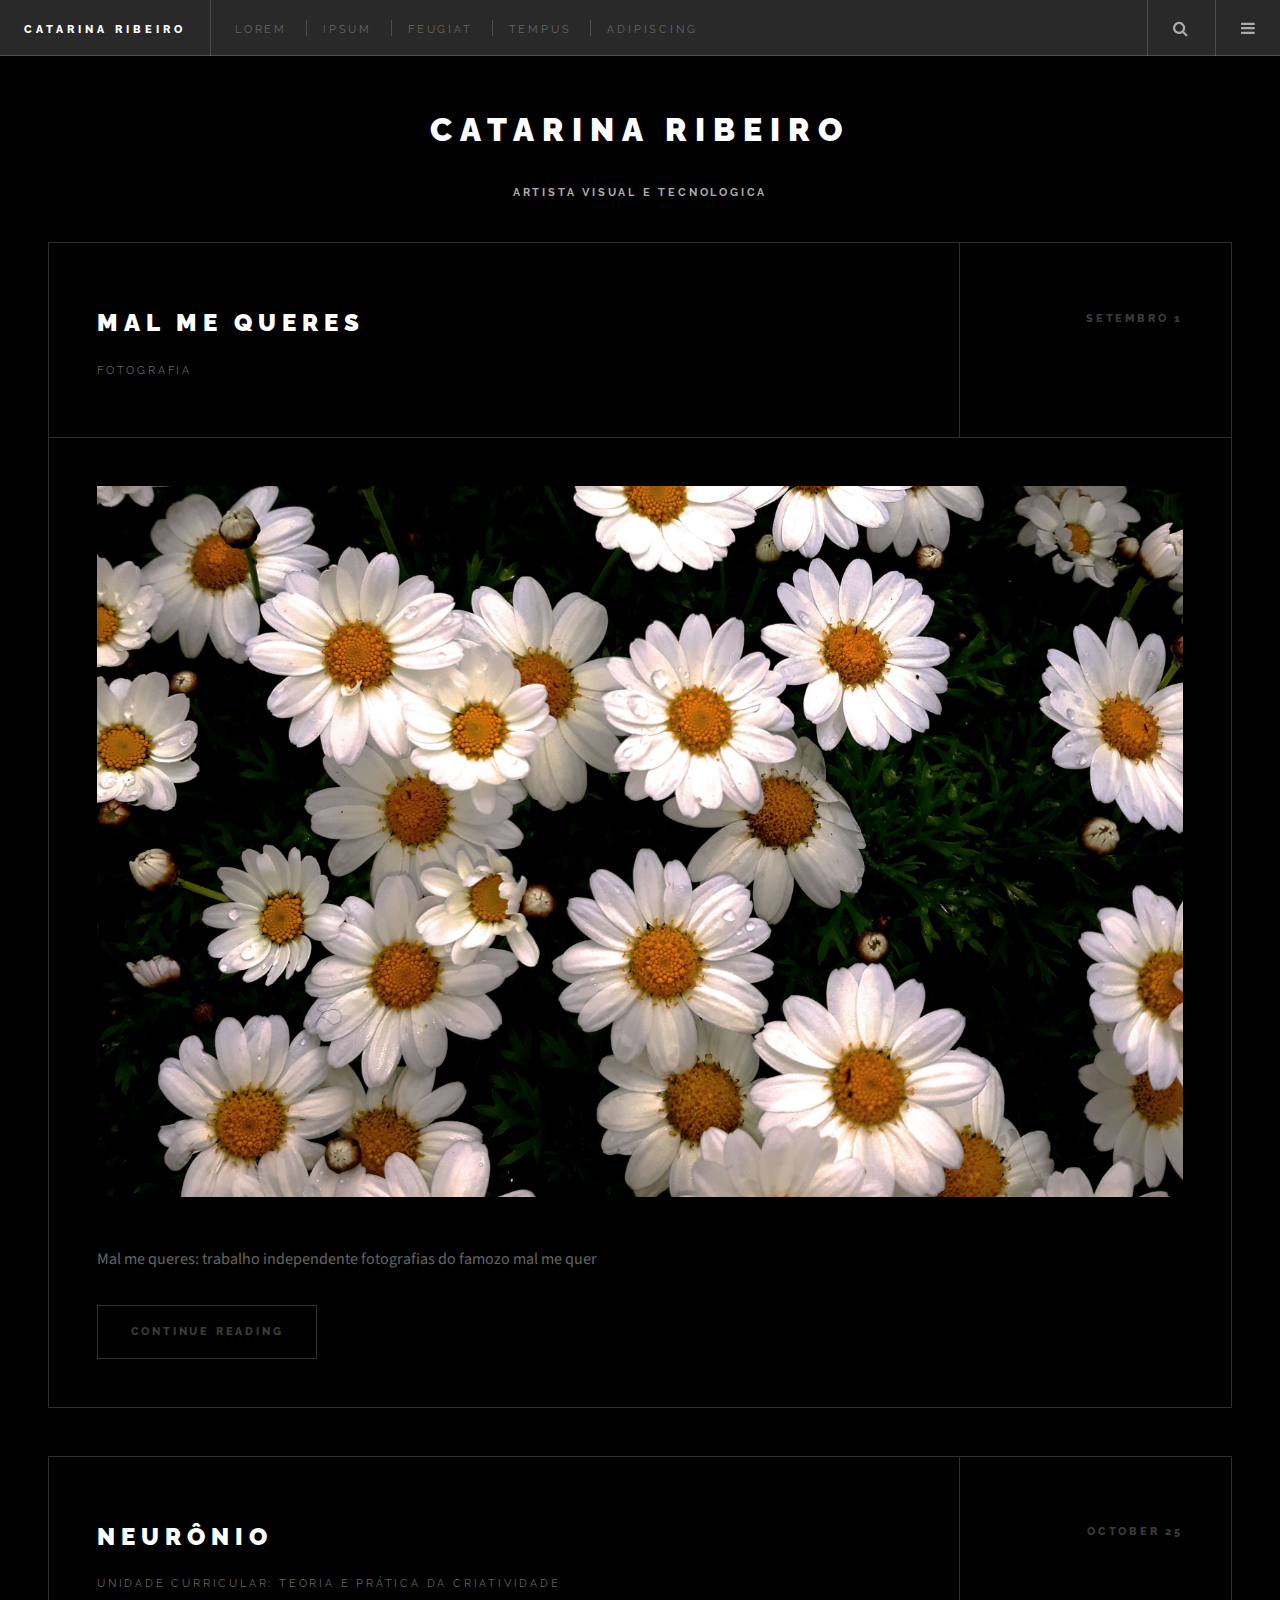
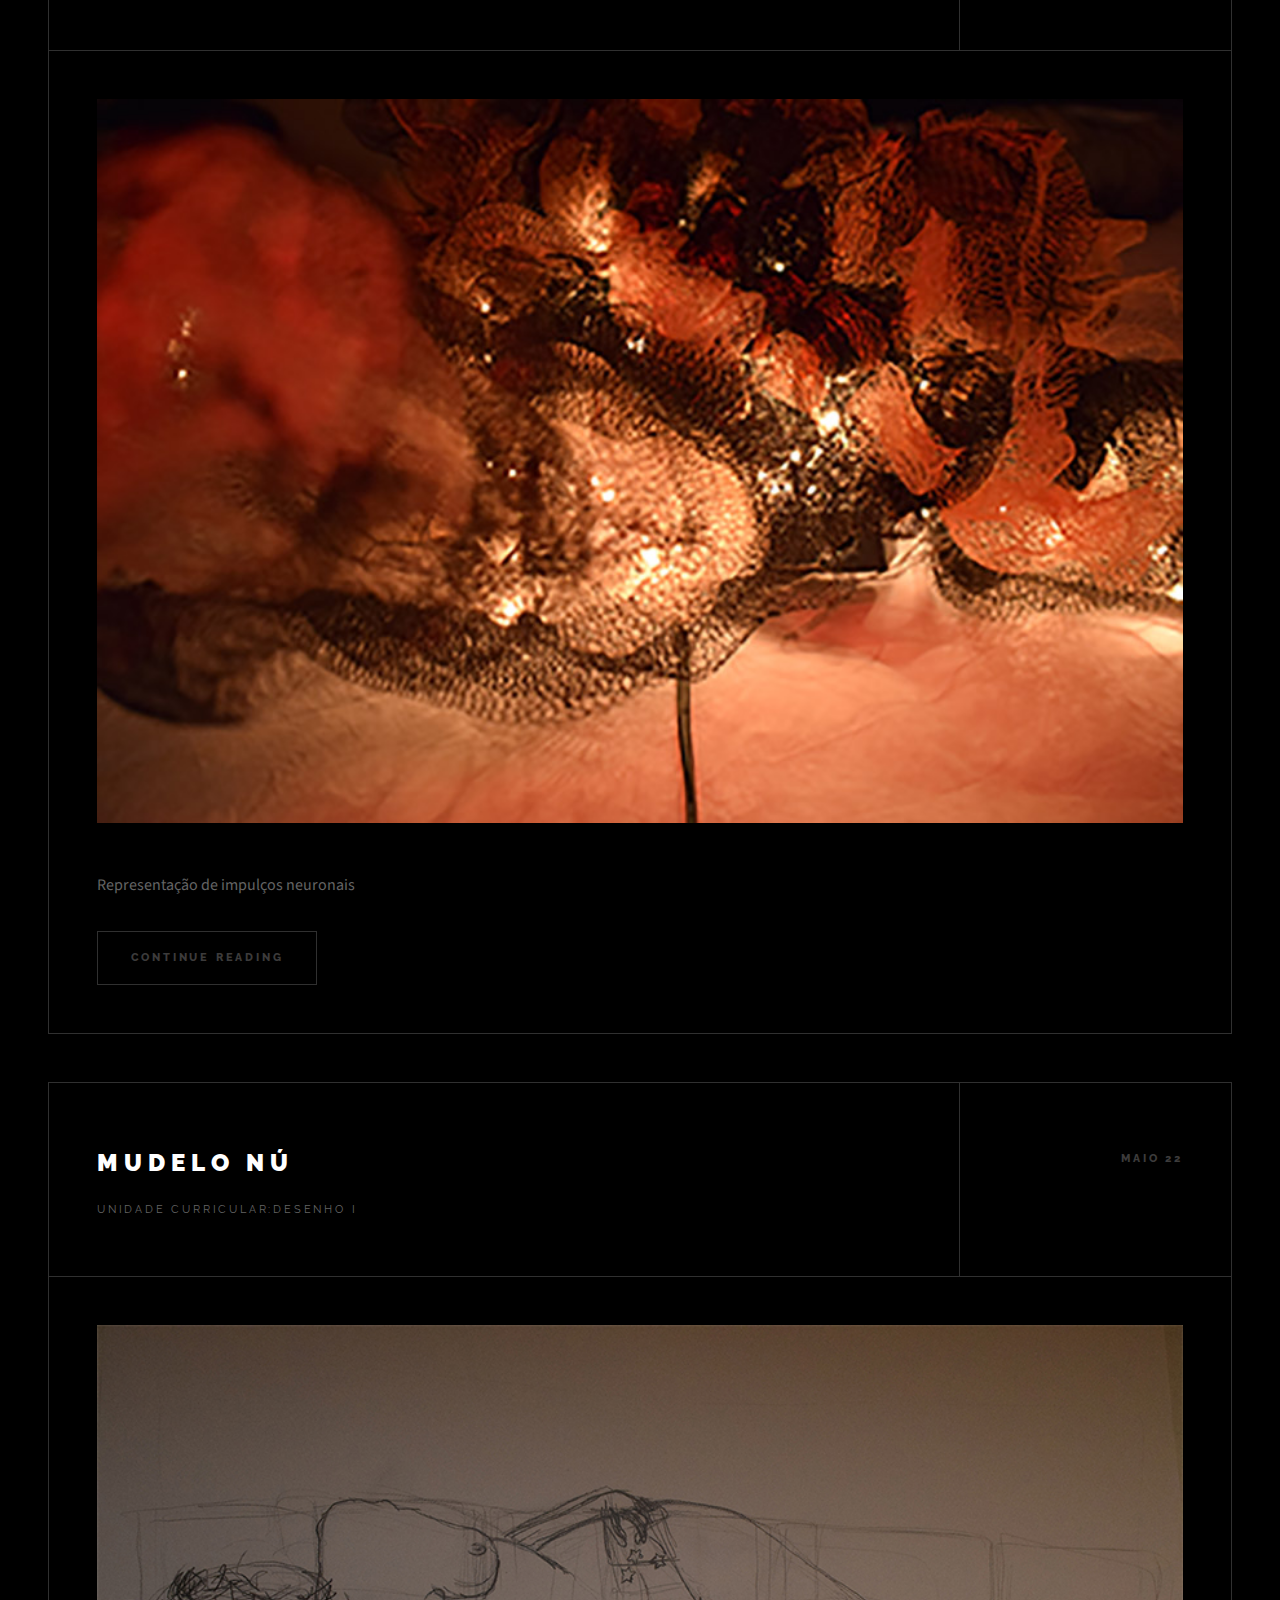
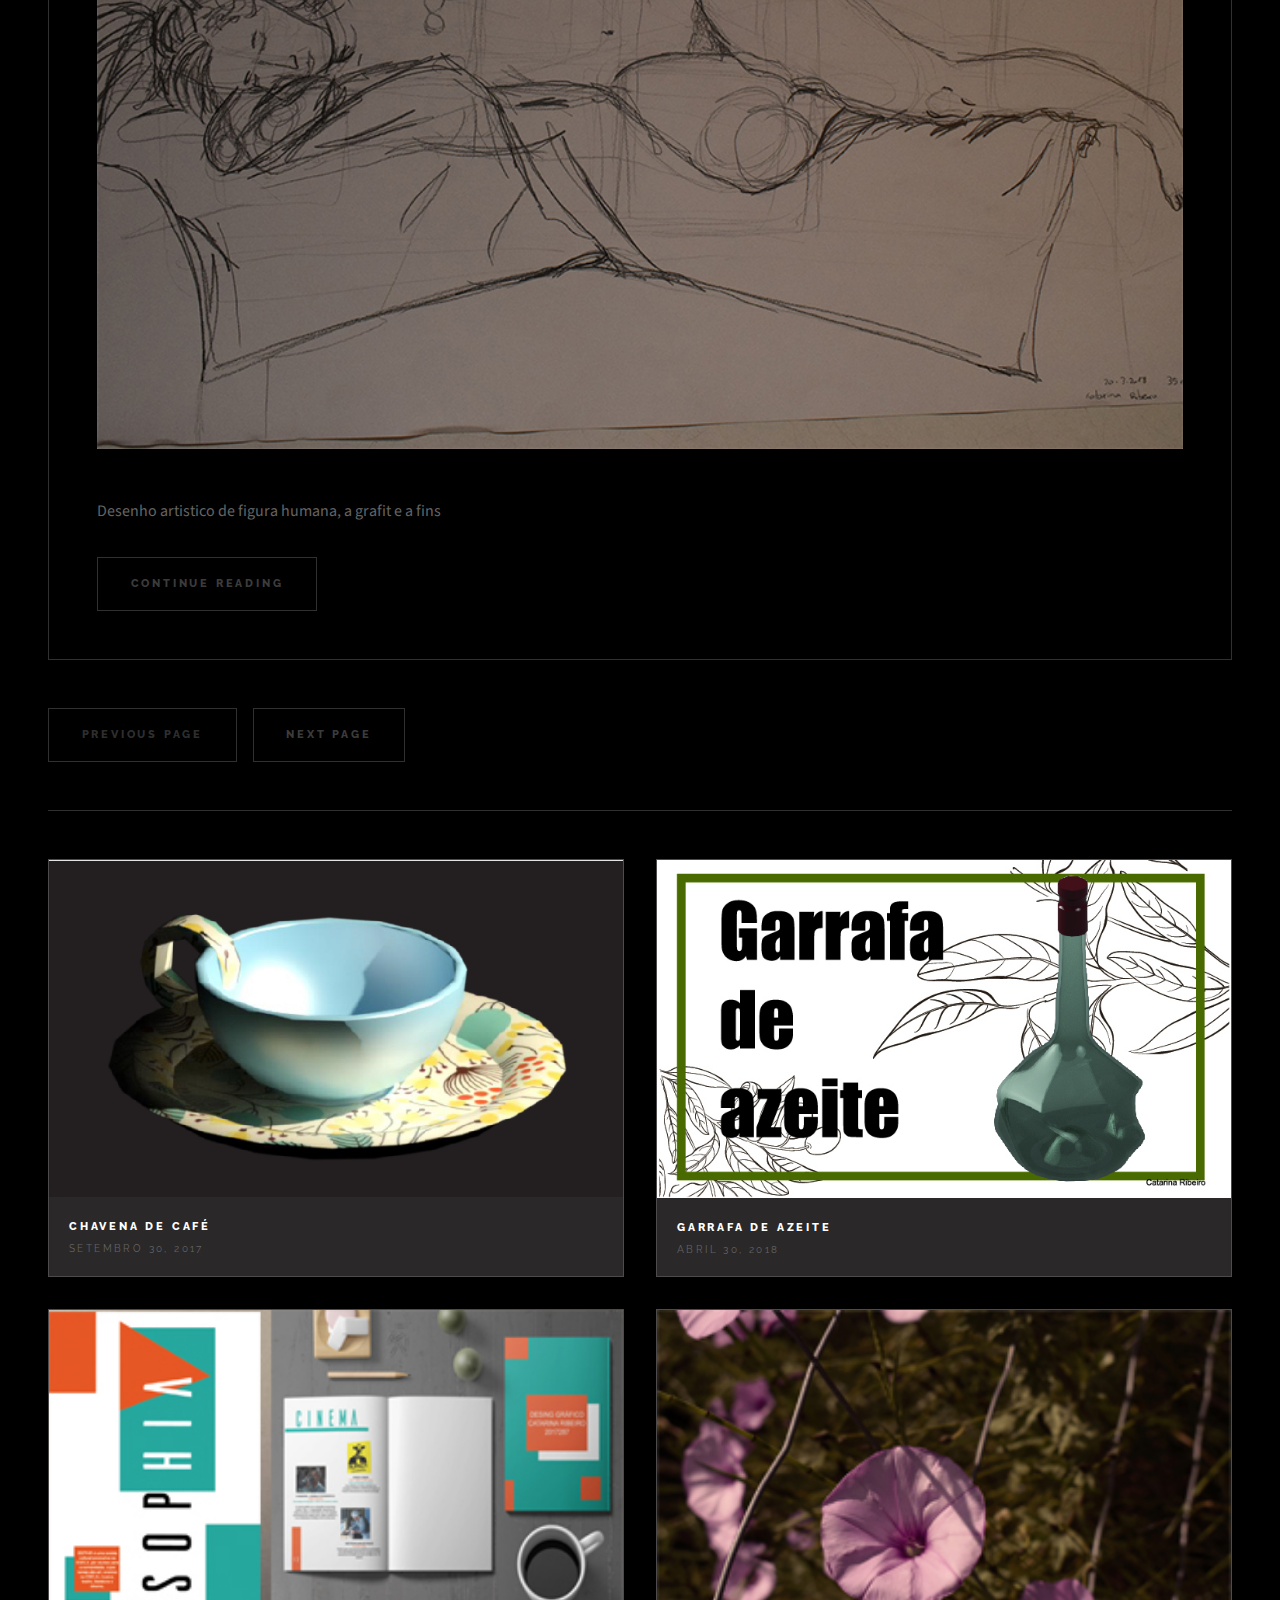
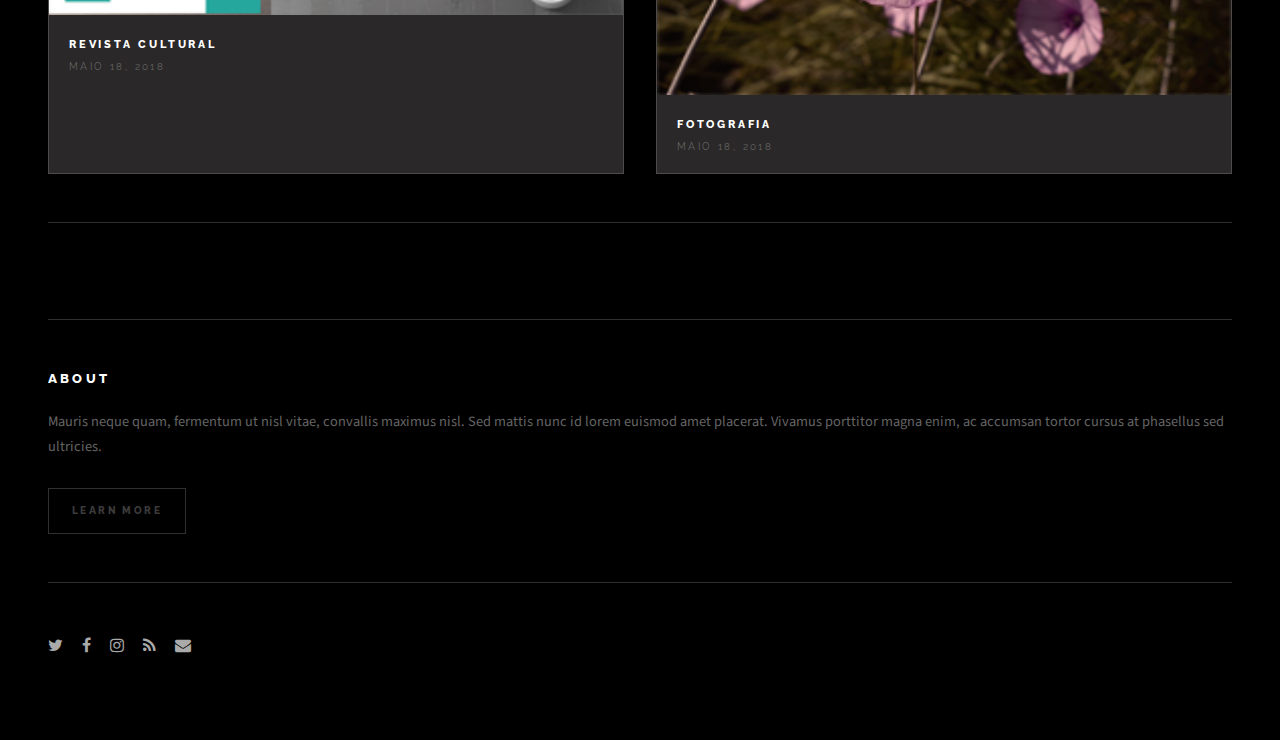
==== commit ccc2e050: "portefoleo" ====
--- a/index.html
+++ b/index.html
@@ -99,25 +99,25 @@
 							<article class="post">
 								<header>
 									<div class="title">
-										<h2><a href="single.html"> titulo</a></h2>
-										<p>Mahrehatrjhty</p>
+										<h2><a href="single.html"> Mal me queres</a></h2>
+										<p>Fotografia</p>
 									</div>
 									<div class="meta">
-										<time class="published" datetime="2015-11-01">Setembro 1, 2017</time>
-										<a href="#" class="author"><span class="name">Jane Doe</span><img src="images/avatar.jpg" alt="" /></a>
+										<time class="published" datetime="2015-11-01">Setembro 1</time>
+										<a href="#" class="author"><!--<span class="name">Jane Doe</span><img src="images/avatar.jpg" alt="" />--></a>
 									</div>
 								</header>
 								<a href="single - Cópia - Cópia.html" class="image featured"><img src="images/9.jpg" alt="" /></a>
-								<p>0000000000000000000</p>
+								<p>Mal me queres: trabalho independente fotografias do famozo mal me quer </p>
 								<footer>
 									<ul class="actions">
 										<li><a href="single.html" class="button large">Continue Reading</a></li>
 									</ul>
-									<ul class="stats">
+									<!--<ul class="stats">
 										<li><a href="#">General</a></li>
 										<li><a href="#" class="icon fa-heart">28</a></li>
 										<li><a href="#" class="icon fa-comment">128</a></li>
-									</ul>
+									</ul>-->
 								</footer>
 							</article>
 
@@ -125,25 +125,25 @@
 							<article class="post">
 								<header>
 									<div class="title">
-										<h2><a href="single.html">Ultricies sed magna euismod enim vitae gravida</a></h2>
-										<p>Lorem ipsum dolor amet nullam consequat etiam feugiat</p>
+										<h2><a href="single.html">neurônio</a></h2>
+										<p>Unidade Curricular: teoria e prática da criatividade</p>
 									</div>
 									<div class="meta">
-										<time class="published" datetime="2015-10-25">October 25, 2015</time>
-										<a href="#" class="author"><span class="name">Jane Doe</span><img src="images/avatar.jpg" alt="" /></a>
+										<time class="published" datetime="2015-10-25">October 25</time>
+										<a href="#" class="author"><!--<span class="name">Jane Doe</span><img src="images/avatar.jpg" alt="" />--></a>
 									</div>
 								</header>
-								<a href="single.html" class="image featured"><img src="images/pic02.jpg" alt="" /></a>
-								<p>Mauris neque quam, fermentum ut nisl vitae, convallis maximus nisl. Sed mattis nunc id lorem euismod placerat. Vivamus porttitor magna enim, ac accumsan tortor cursus at. Phasellus sed ultricies mi non congue ullam corper.</p>
+								<a href="single.html" class="image featured"><img src="images/10.jpg" alt="" /></a>
+								<p>Representação de impulços neuronais</p>
 								<footer>
 									<ul class="actions">
 										<li><a href="single.html" class="button large">Continue Reading</a></li>
 									</ul>
-									<ul class="stats">
+									<!--<ul class="stats">
 										<li><a href="#">General</a></li>
 										<li><a href="#" class="icon fa-heart">28</a></li>
 										<li><a href="#" class="icon fa-comment">128</a></li>
-									</ul>
+									</ul>-->
 								</footer>
 							</article>
 
@@ -151,26 +151,26 @@
 							<article class="post">
 								<header>
 									<div class="title">
-										<h2><a href="single.html">Euismod et accumsan</a></h2>
-										<p>Lorem ipsum dolor amet nullam consequat etiam feugiat</p>
+										<h2><a href="single.html">mudelo nú</a></h2>
+										<p>unidade curricular:desenho I</p>
 									</div>
 									<div class="meta">
-										<time class="published" datetime="2015-10-22">October 22, 2015</time>
-										<a href="#" class="author"><span class="name">Jane Doe</span><img src="images/avatar.jpg" alt="" /></a>
+										<time class="published" datetime="2015-10-22">maio 22</time>
+										<a href="#" class="author"><span class="name"></span><!--<img src="images/avatar.jpg" alt="" />--></a>
 									</div>
 								</header>
-								<a href="single.html" class="image featured"><img src="images/pic03.jpg" alt="" /></a>
-								<p>Mauris neque quam, fermentum ut nisl vitae, convallis maximus nisl. Sed mattis nunc id lorem euismod placerat. Vivamus porttitor magna enim, ac accumsan tortor cursus at. Phasellus sed ultricies mi non congue ullam corper. Praesent tincidunt sed tellus ut rutrum. Sed vitae justo condimentum, porta lectus vitae, ultricies congue gravida diam non fringilla. Cras vehicula tellus eu ligula viverra, ac fringilla turpis suscipit. Quisque vestibulum rhoncus ligula.</p>
+								<a href="desenho.html" class="image featured"><img src="images/11.jpg" alt="" /></a>
+								<p>Desenho artistico de figura humana, a grafit e a fins</p>
 								<footer>
 									<ul class="actions">
-										<li><a href="single.html" class="button large">Continue Reading</a></li>
-									</ul>
-									<ul class="stats">
+										<li><a href="desenho.html" class="button large">Continue Reading</a></li>
+									</ul>
+									<!--<ul class="stats">
 										<li><a href="#">General</a></li>
 										<li><a href="#" class="icon fa-heart">28</a></li>
 										<li><a href="#" class="icon fa-comment">128</a></li>
 									</ul>
-								</footer>
+								</footer>-->
 							</article>
 
 						<!-- Post -->
@@ -526,30 +526,30 @@
 										<article class="mini-post">
 											<header>
 												<h3><a href="Garrafa de azeite.html">Garrafa de azeite</a></h3>
-												<time class="published" datetime="2015-10-19">Abril 30, 2015</time>
+												<time class="published" datetime="2015-10-19">Abril 30, 2018</time>
 												<a href="#" class="author"><!--<img src="images/avatar.jpg" alt="" />--> </a>
 											</header>
-											<a href="single.html" class="image"><img src="images/02-02-03-01.jpg" alt="" /></a>
+											<a href="Garrafa de azeite.html" class="image"><img src="images/02-02-03-01.jpg" alt="" /></a>
 										</article>
 
 									<!-- Mini Post -->
 										<article class="mini-post">
 											<header>
 												<h3><a href="revista cultural.html">revista cultural</a></h3>
-												<time class="published" datetime="2015-10-18">October 18, 2015</time>
+												<time class="published" datetime="2015-10-18">Maio 18, 2018</time>
 												<a href="#" class="author"><!--<img src="images/avatar.jpg" alt="" />--></a>
 											</header>
-											<a href="single.html" class="image"><img src="images/pic06.jpg" alt="" /></a>
+											<a href="revista cultural.html" class="image"><img src="images/1.jpg" alt="" /></a>
 										</article>
 
 									<!-- Mini Post -->
 										<article class="mini-post">
 											<header>
-												<h3><a href="single.html">Video 3D</a></h3>
-												<time class="published" datetime="2015-10-17">Abril 30, 2018</time>
+												<h3><a href="fotografia.html">fotografia</a></h3>
+												<time class="published" datetime="2015-10-17">Maio 18, 2018</time>
 												<a href="#" class="author"><!--<img src="images/avatar.jpg" alt="" />--></a>
 											</header>
-											<a href="single.html" class="image"><img src="images/pic07.jpg" alt="" /></a>
+											<a href="fotografia.html" class="image"><img src="images/72.jpg" alt="" /></a>
 										</article>
 
 								</div>
@@ -557,7 +557,7 @@
 
 						<!-- Posts List -->
 							<section>
-								<ul class="posts">
+								<!--<ul class="posts">
 									<li>
 										<article>
 											<header>
@@ -601,7 +601,7 @@
 												<time class="published" datetime="2015-10-06">October 7, 2015</time>
 											</header>
 											<a href="single.html" class="image"><img src="images/pic12.jpg" alt="" /></a>
-										</article>
+										</article>-->
 									</li>
 								</ul>
 							</section>
@@ -624,7 +624,7 @@
 									<li><a href="#" class="fa-rss"><span class="label">RSS</span></a></li>
 									<li><a href="#" class="fa-envelope"><span class="label">Email</span></a></li>
 								</ul>
-								<p class="copyright">&copy; Untitled. Design: <a href="http://html5up.net">HTML5 UP</a>. Images: <a href="http://unsplash.com">Unsplash</a>.</p>
+								<!--<p class="copyright">&copy; Untitled. Design: <a href="http://html5up.net">HTML5 UP</a>. Images: <a href="http://unsplash.com">Unsplash</a>.--></p>
 							</section>
 
 					</section>
--- a/assets/css/main.css
+++ b/assets/css/main.css
@@ -2715,7 +2715,7 @@
 
 	.post {
 		padding: 3em 3em 1em 3em ;
-		background: #ffffff;
+		background: ;
 		border: solid 1px rgba(160, 160, 160, 0.3);
 		margin: 0 0 3em 0;
 		position: relative;
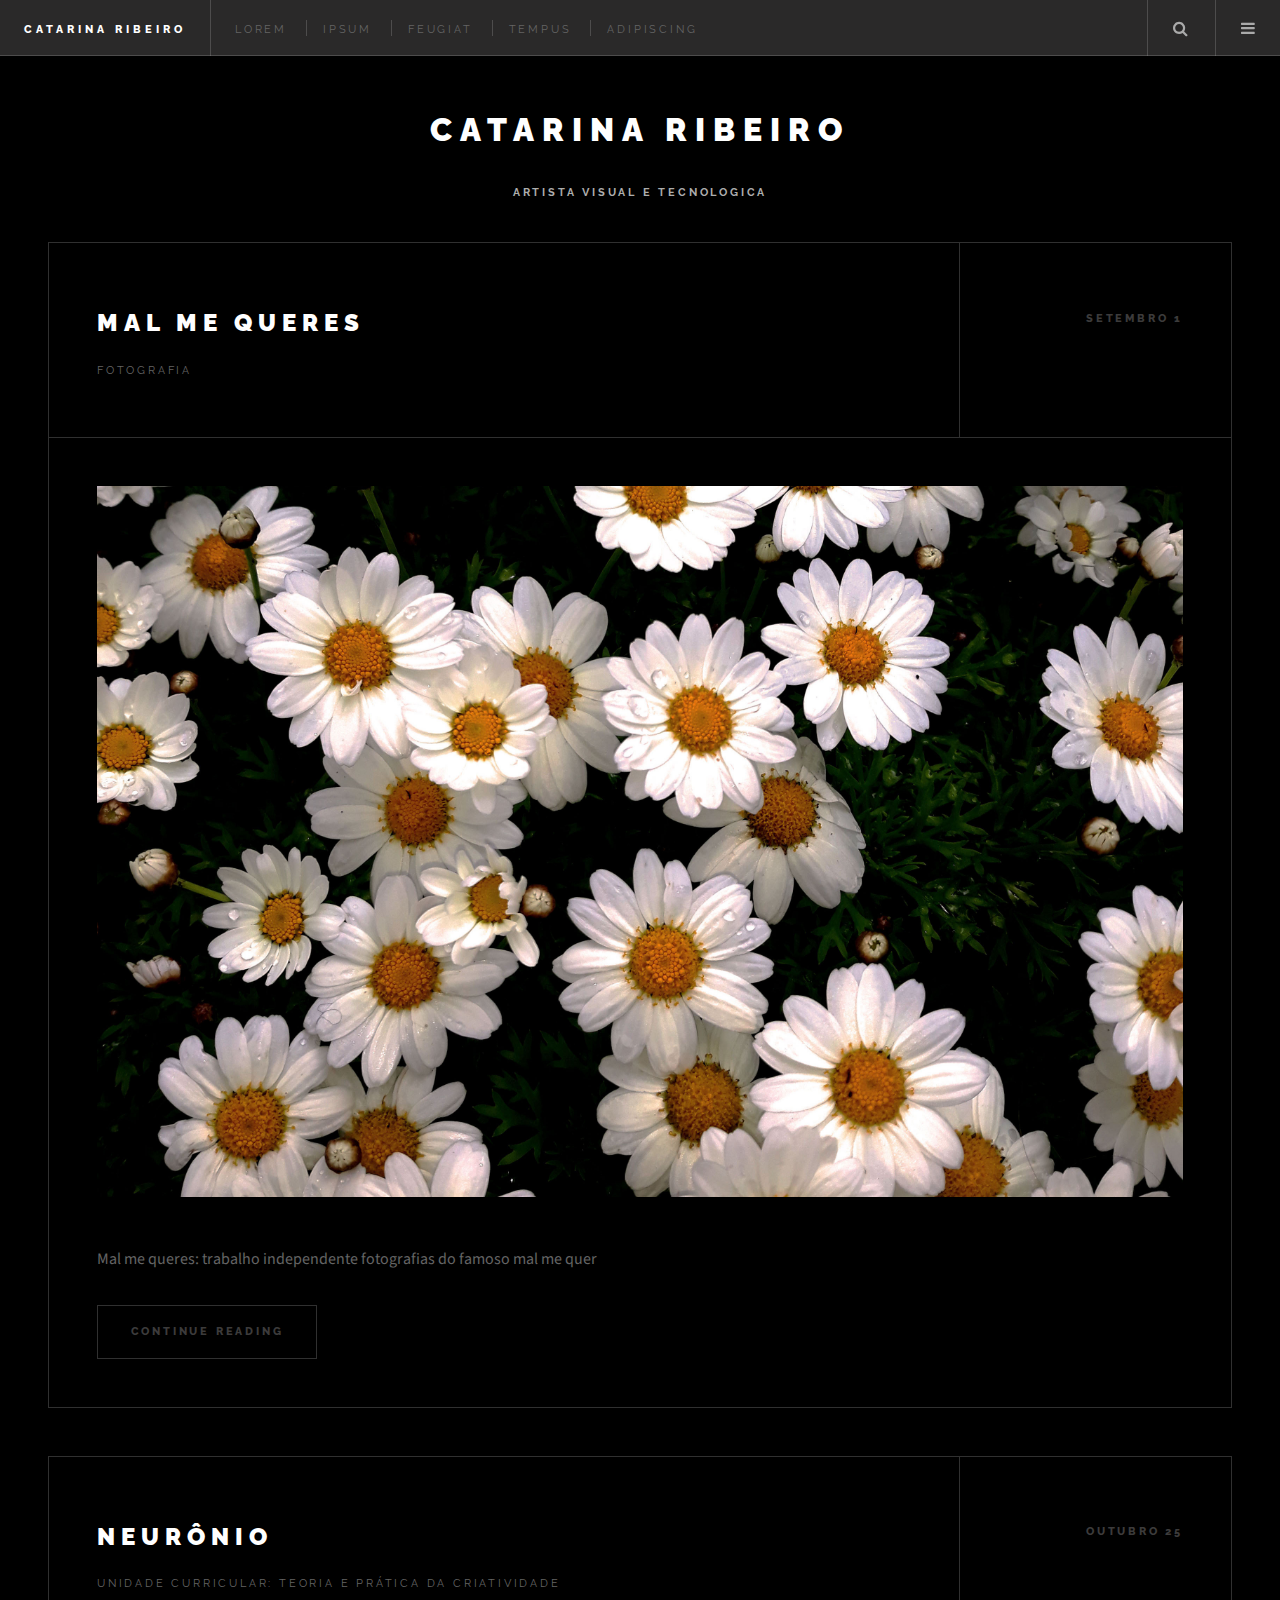
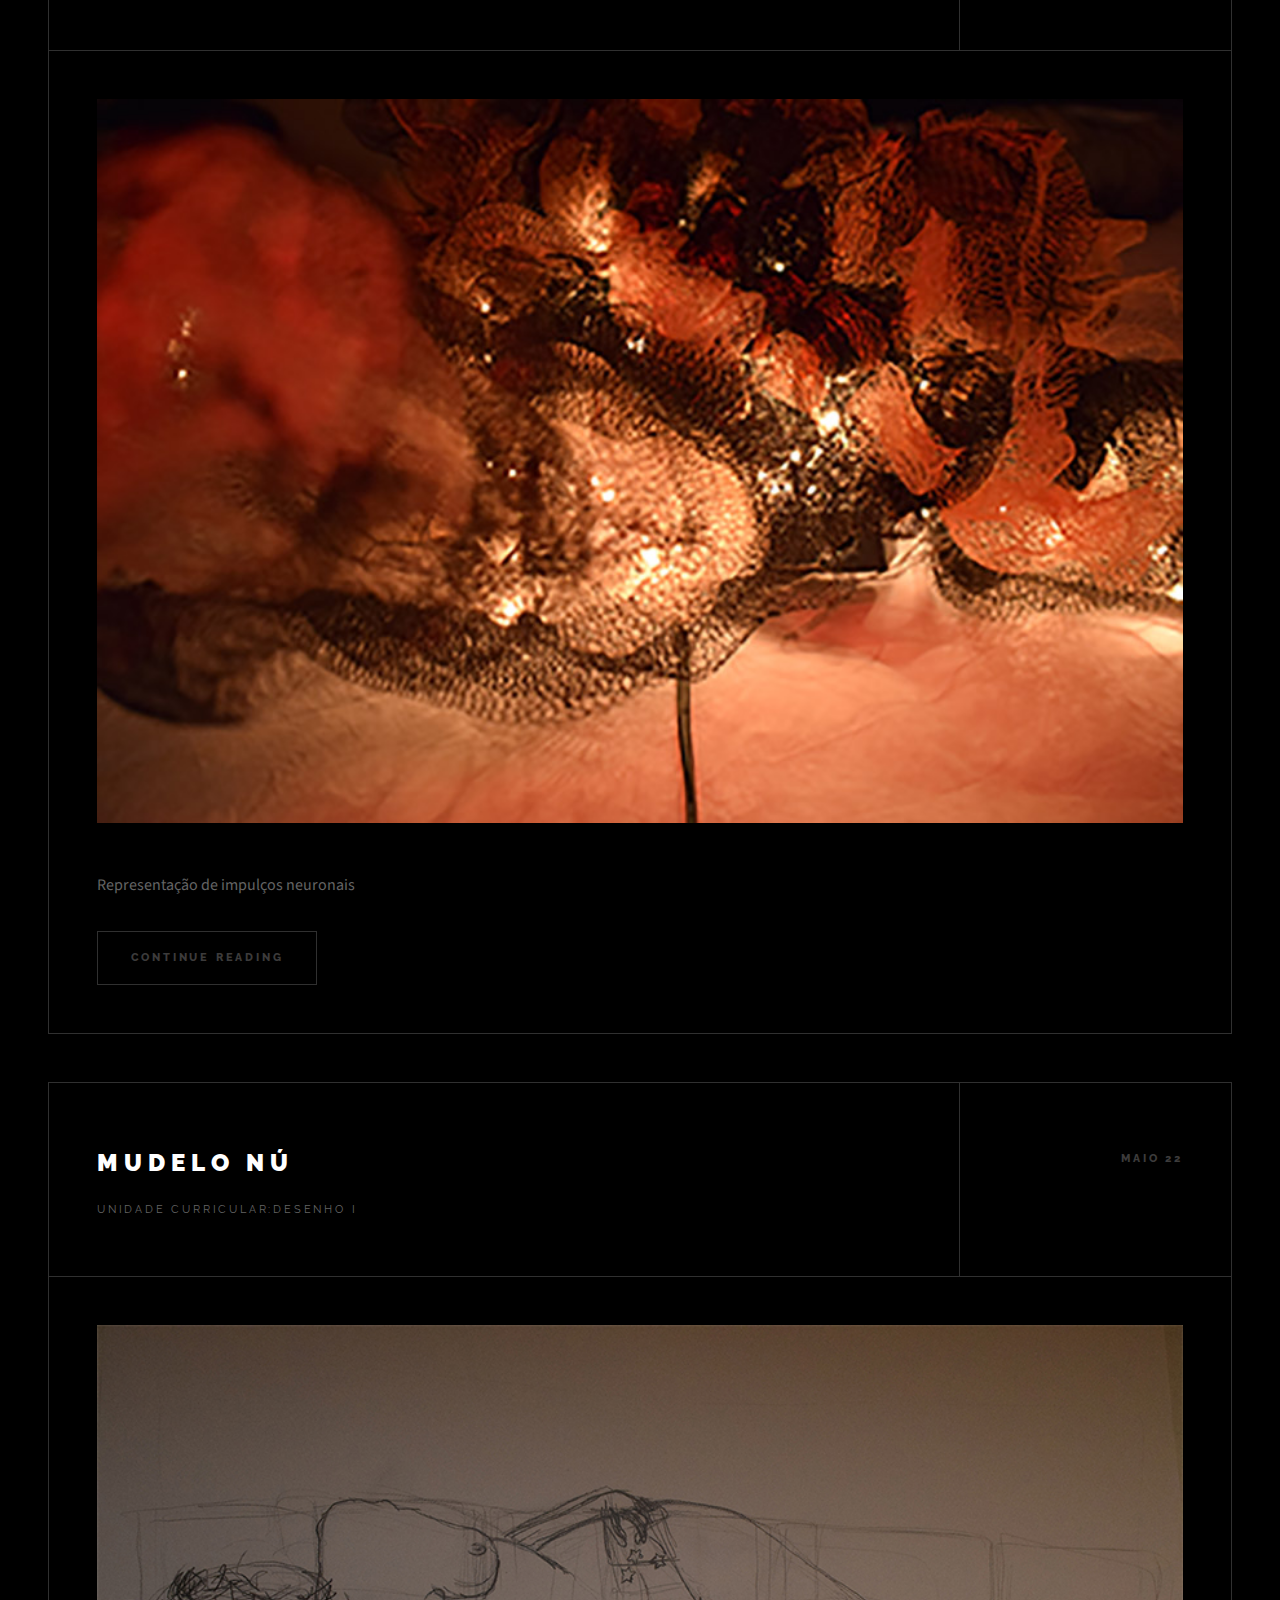
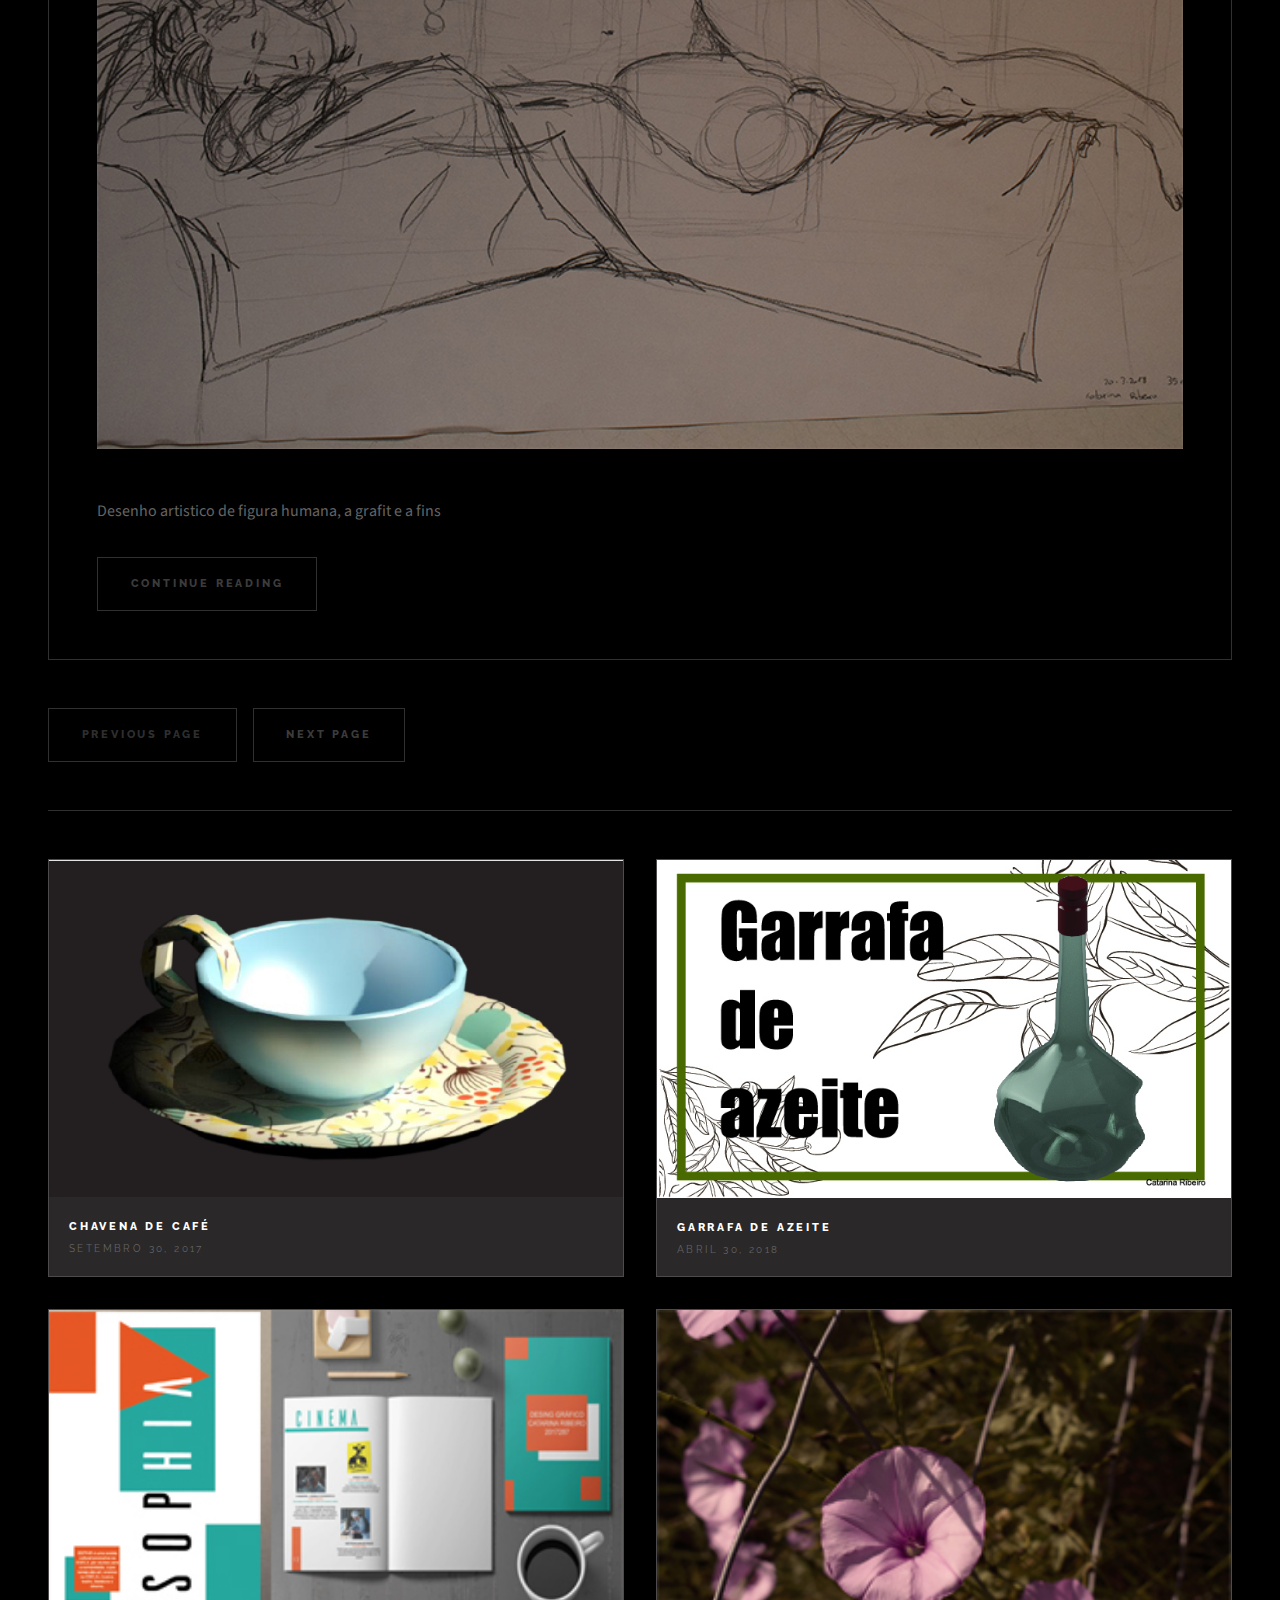
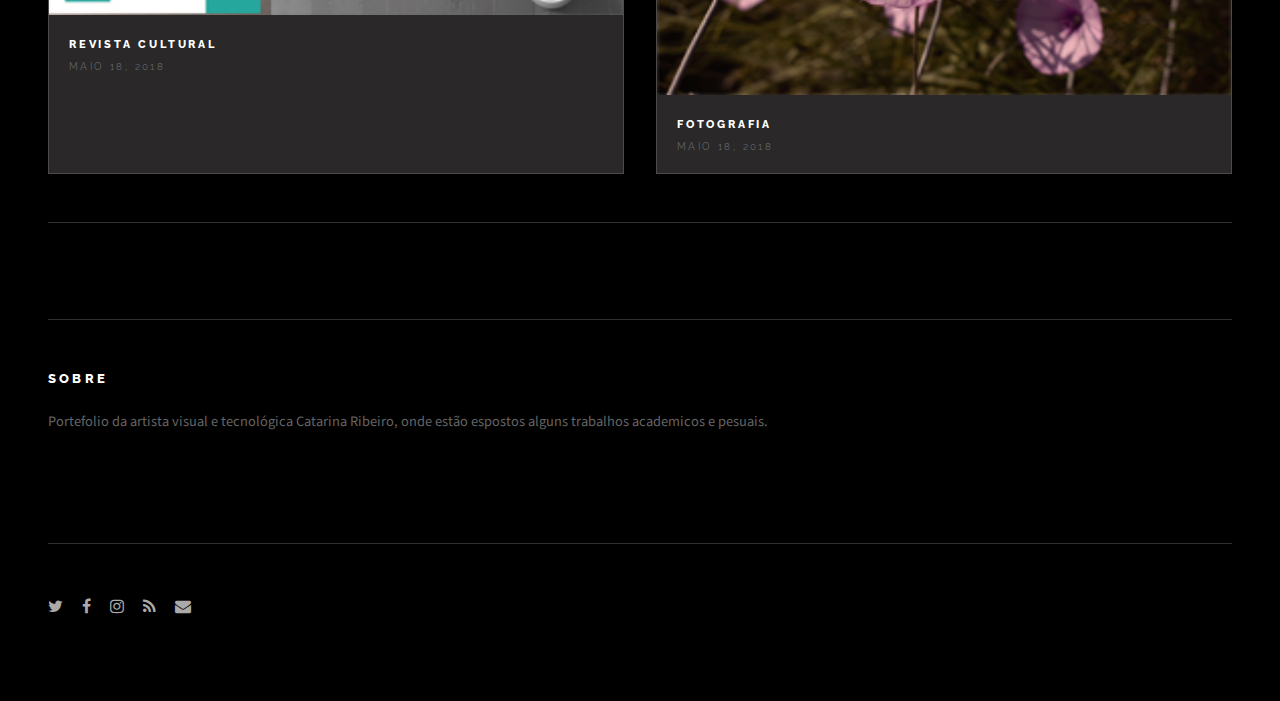
==== commit 7e018ab8: "Final" ====
--- a/index.html
+++ b/index.html
@@ -107,11 +107,11 @@
 										<a href="#" class="author"><!--<span class="name">Jane Doe</span><img src="images/avatar.jpg" alt="" />--></a>
 									</div>
 								</header>
-								<a href="single - Cópia - Cópia.html" class="image featured"><img src="images/9.jpg" alt="" /></a>
-								<p>Mal me queres: trabalho independente fotografias do famozo mal me quer </p>
+								<a href="malmequer.html" class="image featured"><img src="images/9.jpg" alt="" /></a>
+								<p>Mal me queres: trabalho independente fotografias do famoso mal me quer </p>
 								<footer>
 									<ul class="actions">
-										<li><a href="single.html" class="button large">Continue Reading</a></li>
+										<li><a href="malmequer.html" class="button large">Continue Reading</a></li>
 									</ul>
 									<!--<ul class="stats">
 										<li><a href="#">General</a></li>
@@ -125,19 +125,19 @@
 							<article class="post">
 								<header>
 									<div class="title">
-										<h2><a href="single.html">neurônio</a></h2>
+										<h2><a href="neuronio.html">neurônio</a></h2>
 										<p>Unidade Curricular: teoria e prática da criatividade</p>
 									</div>
 									<div class="meta">
-										<time class="published" datetime="2015-10-25">October 25</time>
+										<time class="published" datetime="2015-10-25">Outubro 25</time>
 										<a href="#" class="author"><!--<span class="name">Jane Doe</span><img src="images/avatar.jpg" alt="" />--></a>
 									</div>
 								</header>
-								<a href="single.html" class="image featured"><img src="images/10.jpg" alt="" /></a>
+								<a href="neuronio.html" class="image featured"><img src="images/10.jpg" alt="" /></a>
 								<p>Representação de impulços neuronais</p>
 								<footer>
 									<ul class="actions">
-										<li><a href="single.html" class="button large">Continue Reading</a></li>
+										<li><a href="neuronio.html" class="button large">Continue Reading</a></li>
 									</ul>
 									<!--<ul class="stats">
 										<li><a href="#">General</a></li>
@@ -151,7 +151,7 @@
 							<article class="post">
 								<header>
 									<div class="title">
-										<h2><a href="single.html">mudelo nú</a></h2>
+										<h2><a href="desenho.html">mudelo nú</a></h2>
 										<p>unidade curricular:desenho I</p>
 									</div>
 									<div class="meta">
@@ -608,10 +608,11 @@
 
 						<!-- About -->
 							<section class="blurb">
-								<h2>About</h2>
-								<p>Mauris neque quam, fermentum ut nisl vitae, convallis maximus nisl. Sed mattis nunc id lorem euismod amet placerat. Vivamus porttitor magna enim, ac accumsan tortor cursus at phasellus sed ultricies.</p>
+								<h2>Sobre</h2>
+								<p> Portefolio da artista visual e tecnológica Catarina Ribeiro, onde estão espostos alguns trabalhos academicos e pesuais.</p>
 								<ul class="actions">
-									<li><a href="#" class="button">Learn More</a></li>
+								<ul class="actions">
+									<!--<li><a href="#" class="button">Learn More</a></li>-->
 								</ul>
 							</section>
 
